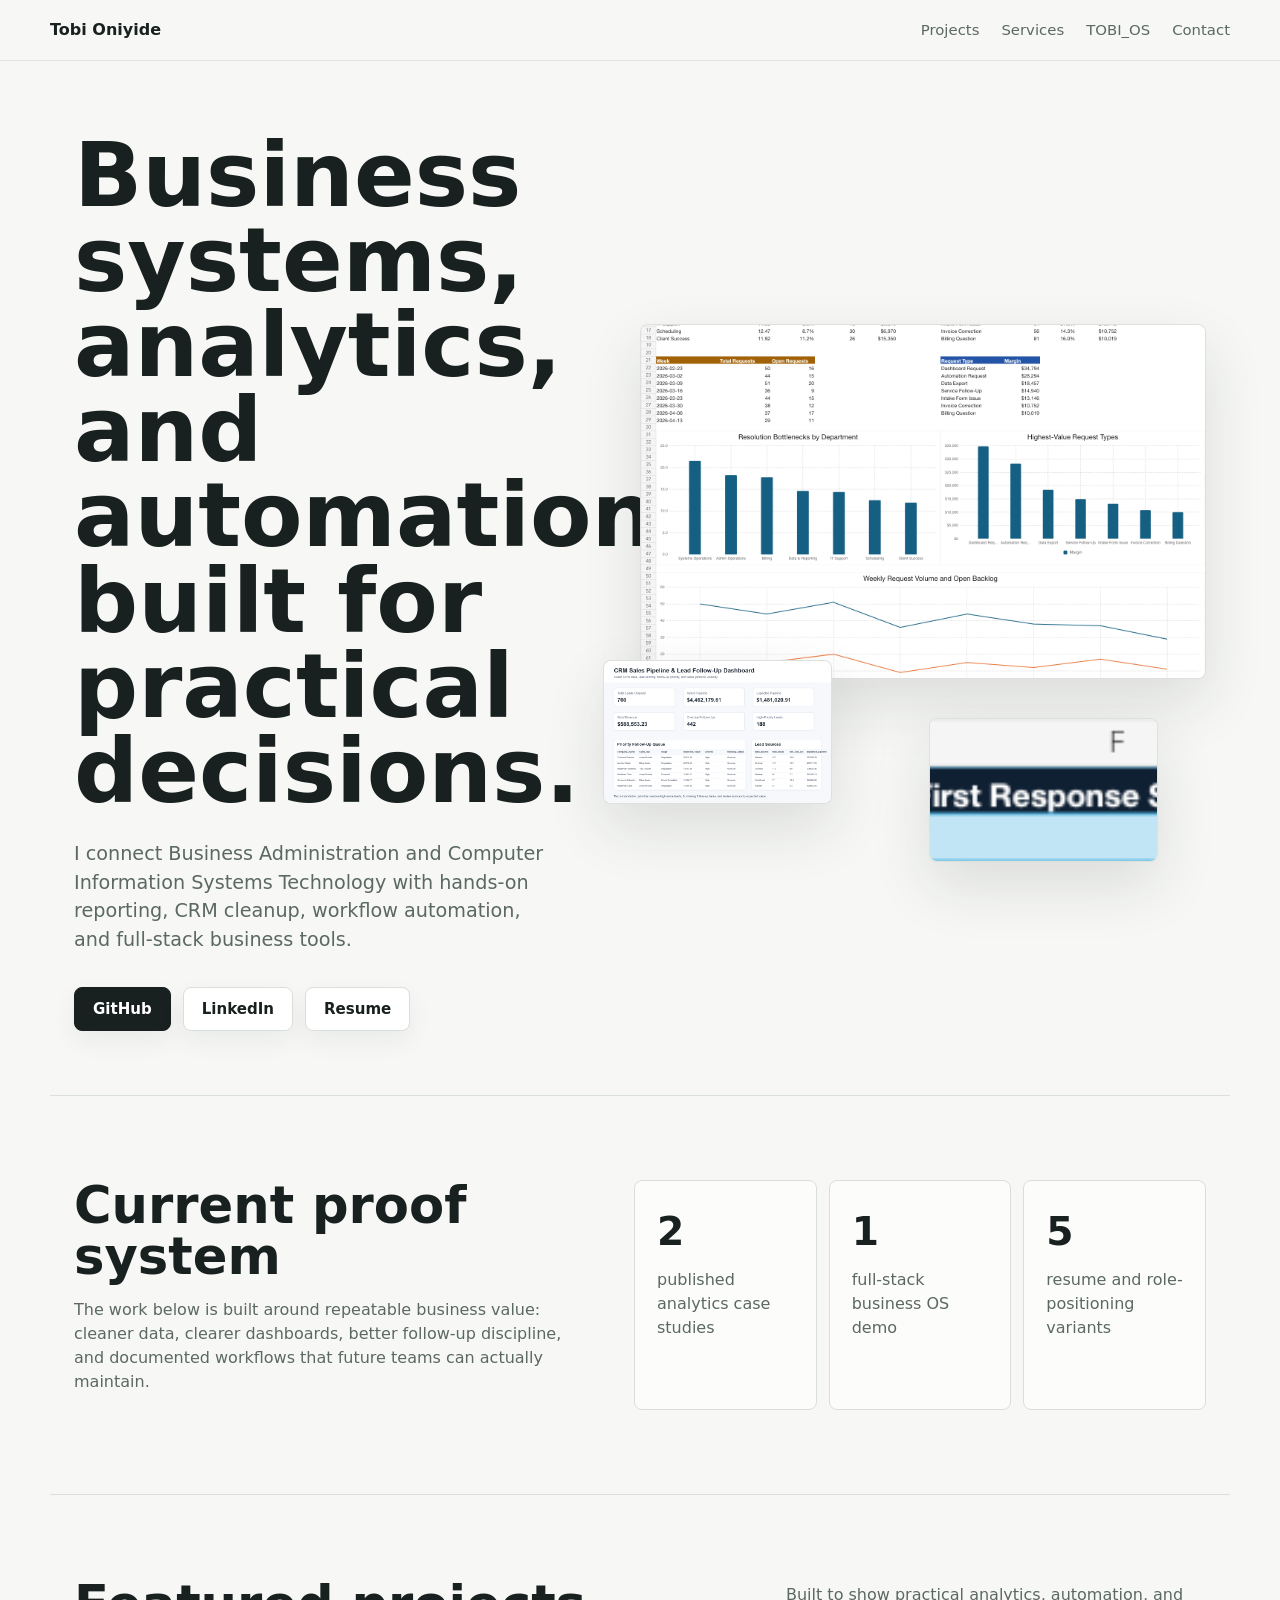
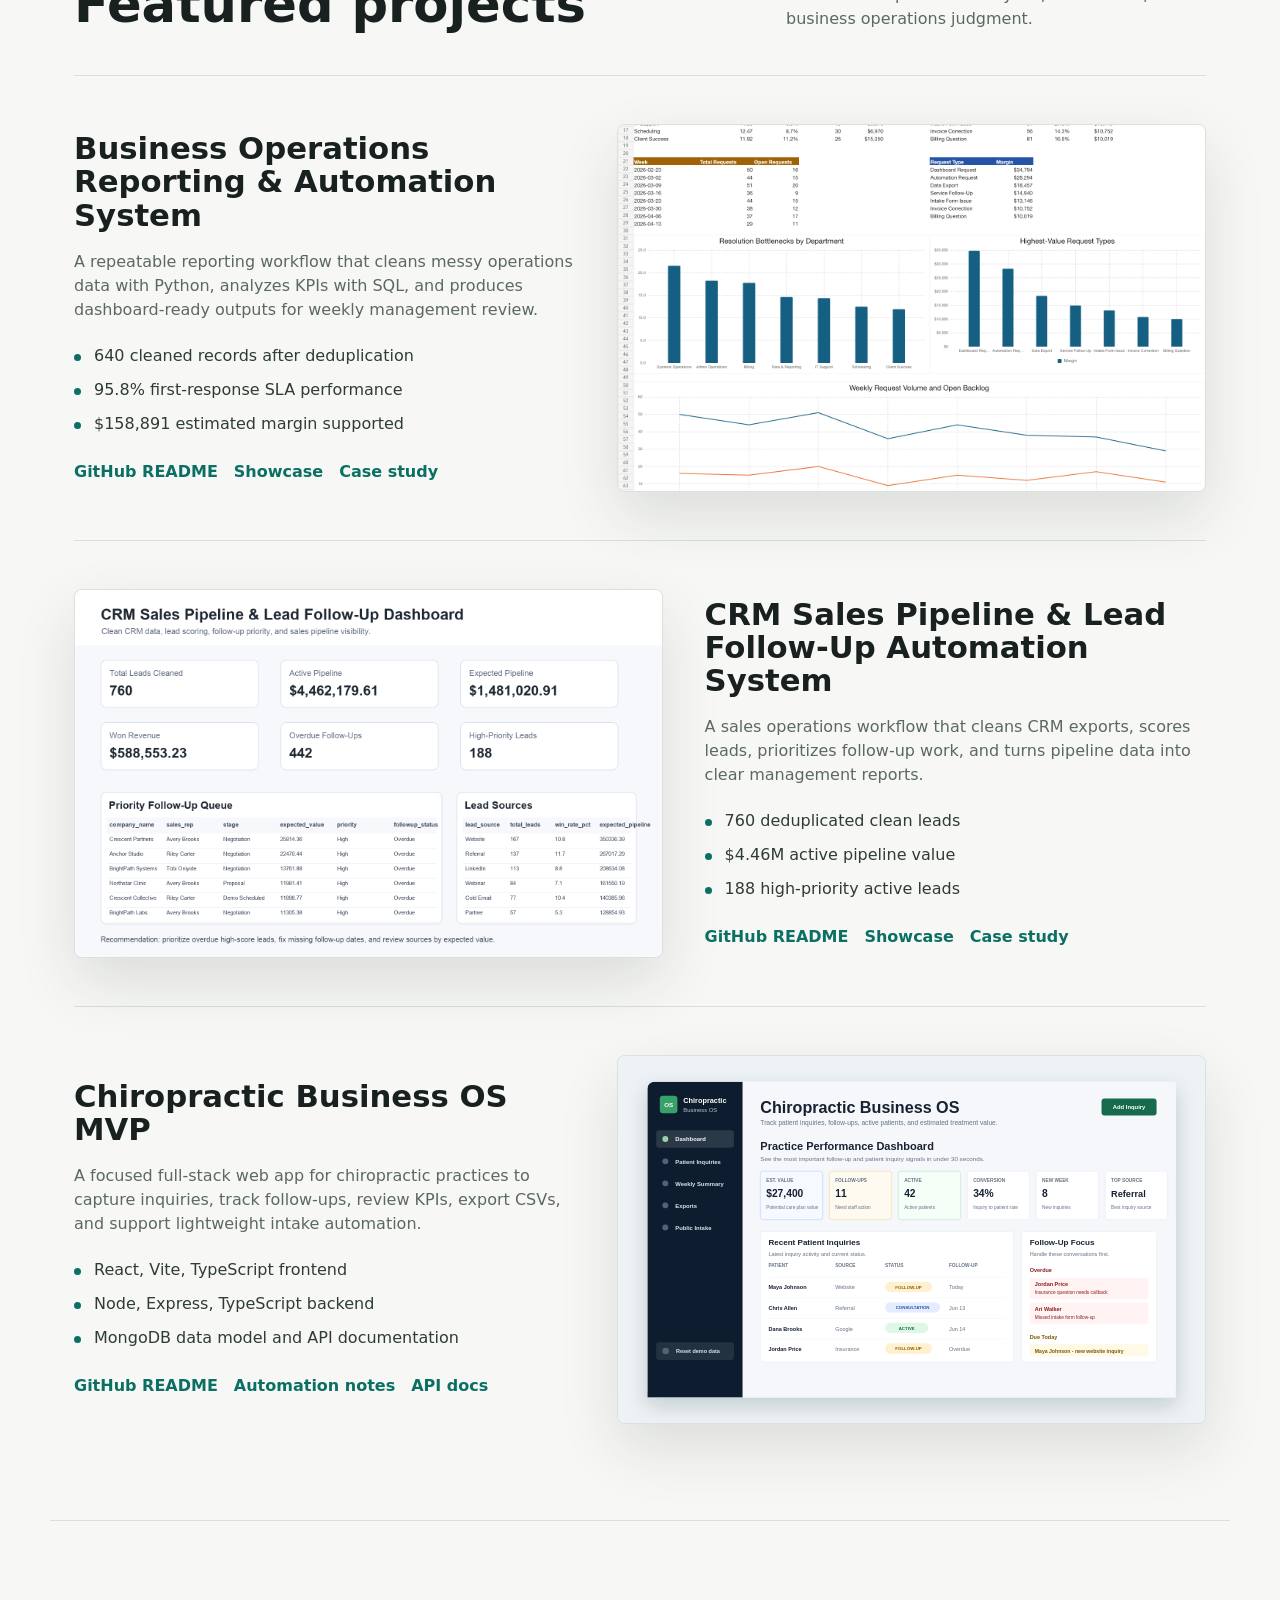
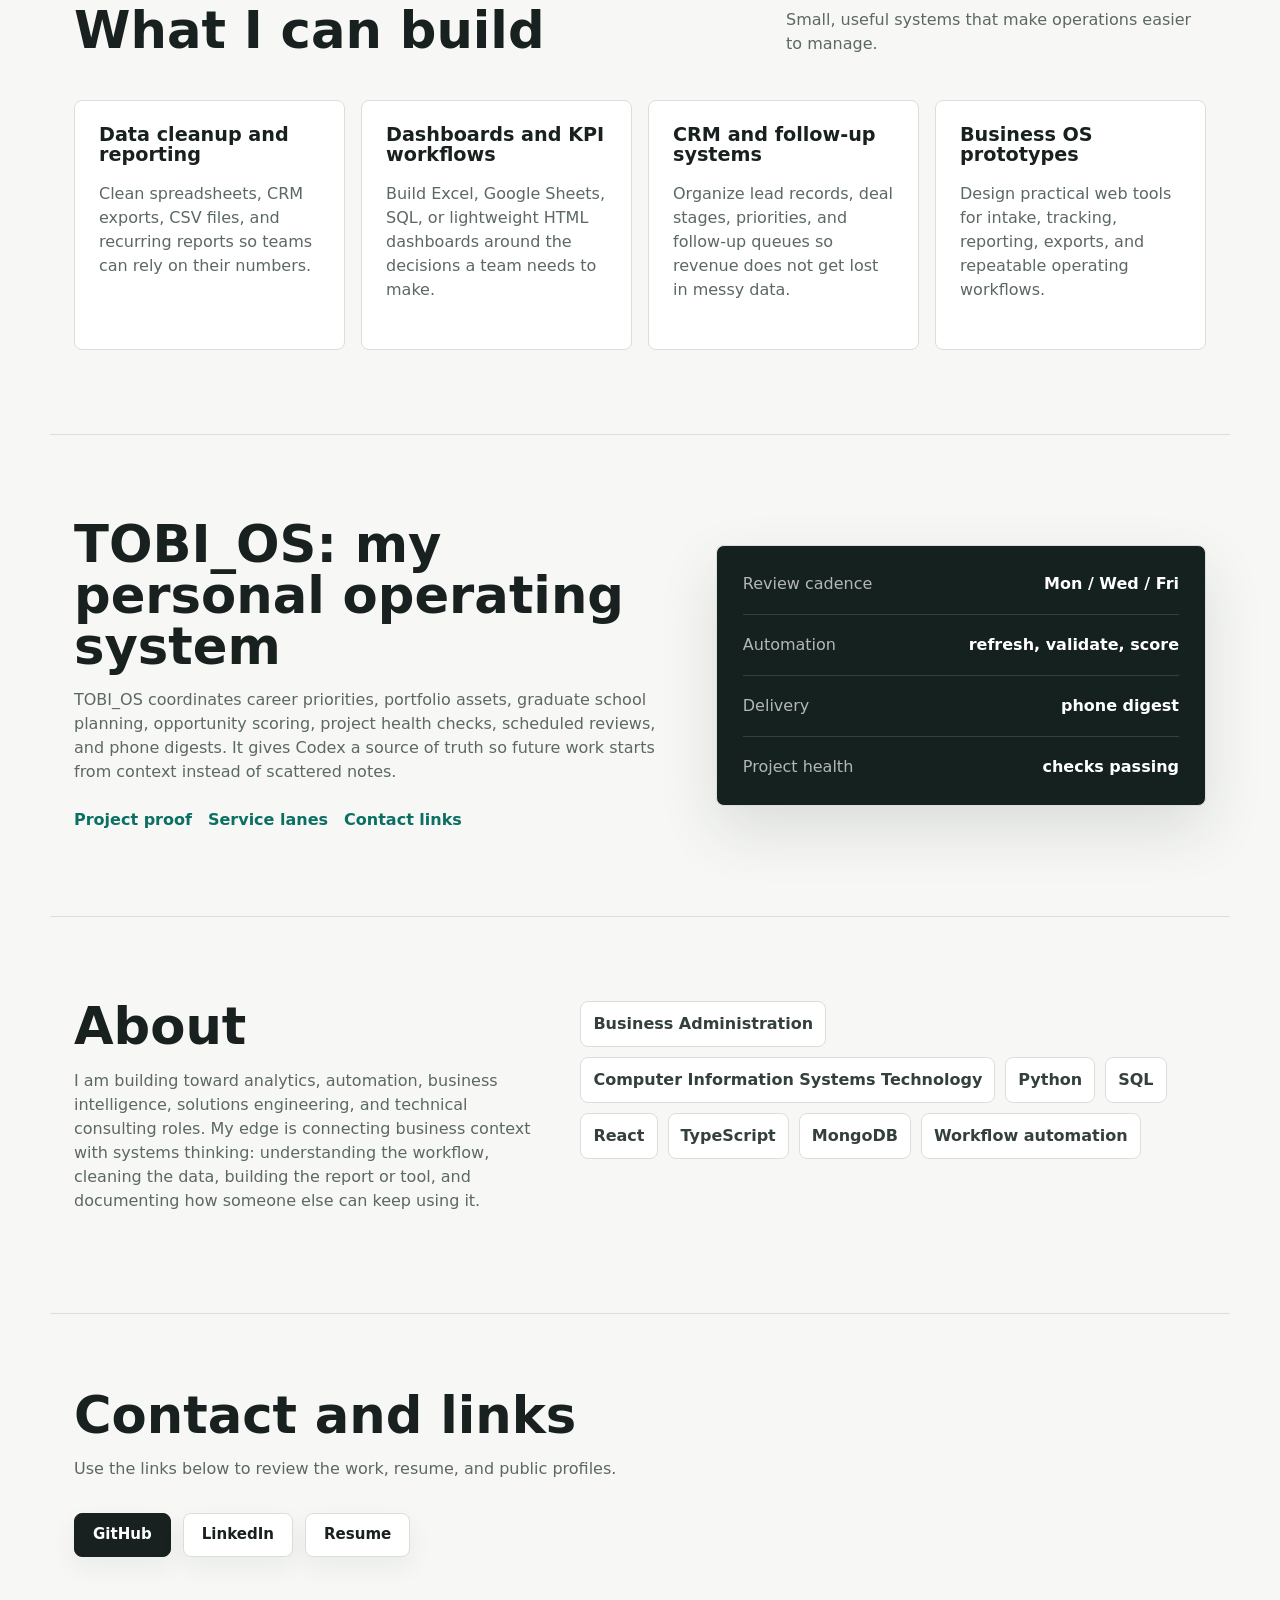
==== index.html @ e6315b14 "Publish portfolio hub" ====
<!doctype html>
<html lang="en">
  <head>
    <meta charset="utf-8">
    <meta name="viewport" content="width=device-width, initial-scale=1">
    <title>Tobi Oniyide | Analytics, Automation, and Business Systems Portfolio</title>
    <meta
      name="description"
      content="Portfolio hub for Tobi Oniyide: business operations reporting, CRM automation, technical consulting systems, and AI operating workflows."
    >
    <link rel="icon" href="data:,">
    <link rel="stylesheet" href="styles.css">
  </head>
  <body>
    <header class="site-header">
      <a class="brand" href="#top" aria-label="Tobi Oniyide portfolio home">Tobi Oniyide</a>
      <nav class="nav" aria-label="Primary navigation">
        <a href="#projects">Projects</a>
        <a href="#services">Services</a>
        <a href="#system">TOBI_OS</a>
        <a href="#contact">Contact</a>
      </nav>
    </header>

    <main id="top">
      <section class="hero section">
        <div class="hero-copy">
          <h1>Business systems, analytics, and automation built for practical decisions.</h1>
          <p>
            I connect Business Administration and Computer Information Systems Technology with
            hands-on reporting, CRM cleanup, workflow automation, and full-stack business tools.
          </p>
          <div class="actions" aria-label="Primary links">
            <a class="button primary" href="https://github.com/Akannione">GitHub</a>
            <a class="button" href="https://www.linkedin.com/in/tobi-oniyide/">LinkedIn</a>
            <a class="button" href="assets/docs/tobi_oniyide_master_resume.pdf">Resume</a>
          </div>
        </div>

        <div class="hero-media" aria-label="Portfolio dashboard previews">
          <figure class="media-frame large">
            <img src="assets/images/business_operations_dashboard.png" alt="Business operations dashboard preview">
          </figure>
          <figure class="media-frame small overlay-one">
            <img src="assets/images/crm_dashboard.png" alt="CRM sales pipeline dashboard preview">
          </figure>
          <figure class="media-frame small overlay-two">
            <img src="assets/images/business_operations_kpi.png" alt="Operations KPI summary preview">
          </figure>
        </div>
      </section>

      <section class="section intro-band" aria-labelledby="proof-heading">
        <div>
          <h2 id="proof-heading">Current proof system</h2>
          <p>
            The work below is built around repeatable business value: cleaner data, clearer
            dashboards, better follow-up discipline, and documented workflows that future teams
            can actually maintain.
          </p>
        </div>
        <dl class="proof-grid">
          <div>
            <dt>2</dt>
            <dd>published analytics case studies</dd>
          </div>
          <div>
            <dt>1</dt>
            <dd>full-stack business OS demo</dd>
          </div>
          <div>
            <dt>5</dt>
            <dd>resume and role-positioning variants</dd>
          </div>
        </dl>
      </section>

      <section class="section project-list" id="projects" aria-labelledby="projects-heading">
        <div class="section-heading">
          <h2 id="projects-heading">Featured projects</h2>
          <p>Built to show practical analytics, automation, and business operations judgment.</p>
        </div>

        <article class="project-row">
          <div class="project-copy">
            <h3>Business Operations Reporting &amp; Automation System</h3>
            <p>
              A repeatable reporting workflow that cleans messy operations data with Python,
              analyzes KPIs with SQL, and produces dashboard-ready outputs for weekly management
              review.
            </p>
            <ul class="result-list">
              <li>640 cleaned records after deduplication</li>
              <li>95.8% first-response SLA performance</li>
              <li>$158,891 estimated margin supported</li>
            </ul>
            <div class="link-row">
              <a href="https://github.com/Akannione/business-operations-reporting-system">GitHub README</a>
              <a href="https://htmlpreview.github.io/?https://github.com/Akannione/business-operations-reporting-system/blob/main/reports/portfolio_showcase.html">Showcase</a>
              <a href="https://github.com/Akannione/business-operations-reporting-system/blob/main/case_study.md">Case study</a>
            </div>
          </div>
          <figure class="project-image">
            <img src="assets/images/business_operations_dashboard.png" alt="Dashboard preview for operations reporting project">
          </figure>
        </article>

        <article class="project-row reverse">
          <div class="project-copy">
            <h3>CRM Sales Pipeline &amp; Lead Follow-Up Automation System</h3>
            <p>
              A sales operations workflow that cleans CRM exports, scores leads, prioritizes
              follow-up work, and turns pipeline data into clear management reports.
            </p>
            <ul class="result-list">
              <li>760 deduplicated clean leads</li>
              <li>$4.46M active pipeline value</li>
              <li>188 high-priority active leads</li>
            </ul>
            <div class="link-row">
              <a href="https://github.com/Akannione/crm-sales-pipeline-automation-system">GitHub README</a>
              <a href="https://htmlpreview.github.io/?https://github.com/Akannione/crm-sales-pipeline-automation-system/blob/main/reports/portfolio_showcase.html">Showcase</a>
              <a href="https://github.com/Akannione/crm-sales-pipeline-automation-system/blob/main/case_study.md">Case study</a>
            </div>
          </div>
          <figure class="project-image">
            <img src="assets/images/crm_dashboard.png" alt="Dashboard preview for CRM sales pipeline project">
          </figure>
        </article>

        <article class="project-row">
          <div class="project-copy">
            <h3>Chiropractic Business OS MVP</h3>
            <p>
              A focused full-stack web app for chiropractic practices to capture inquiries, track
              follow-ups, review KPIs, export CSVs, and support lightweight intake automation.
            </p>
            <ul class="result-list">
              <li>React, Vite, TypeScript frontend</li>
              <li>Node, Express, TypeScript backend</li>
              <li>MongoDB data model and API documentation</li>
            </ul>
            <div class="link-row">
              <a href="https://github.com/Akannione/chiropractic-business-os">GitHub README</a>
              <a href="https://github.com/Akannione/chiropractic-business-os/blob/main/docs/WORKFLOW_AUTOMATION.md">Automation notes</a>
              <a href="https://github.com/Akannione/chiropractic-business-os/blob/main/docs/API.md">API docs</a>
            </div>
          </div>
          <figure class="project-image">
            <img src="assets/images/business_os_mvp.svg" alt="Dashboard preview for Chiropractic Business OS MVP">
          </figure>
        </article>
      </section>

      <section class="section services" id="services" aria-labelledby="services-heading">
        <div class="section-heading">
          <h2 id="services-heading">What I can build</h2>
          <p>Small, useful systems that make operations easier to manage.</p>
        </div>
        <div class="service-grid">
          <article>
            <h3>Data cleanup and reporting</h3>
            <p>Clean spreadsheets, CRM exports, CSV files, and recurring reports so teams can rely on their numbers.</p>
          </article>
          <article>
            <h3>Dashboards and KPI workflows</h3>
            <p>Build Excel, Google Sheets, SQL, or lightweight HTML dashboards around the decisions a team needs to make.</p>
          </article>
          <article>
            <h3>CRM and follow-up systems</h3>
            <p>Organize lead records, deal stages, priorities, and follow-up queues so revenue does not get lost in messy data.</p>
          </article>
          <article>
            <h3>Business OS prototypes</h3>
            <p>Design practical web tools for intake, tracking, reporting, exports, and repeatable operating workflows.</p>
          </article>
        </div>
      </section>

      <section class="section os-section" id="system" aria-labelledby="os-heading">
        <div class="os-copy">
          <h2 id="os-heading">TOBI_OS: my personal operating system</h2>
          <p>
            TOBI_OS coordinates career priorities, portfolio assets, graduate school planning,
            opportunity scoring, project health checks, scheduled reviews, and phone digests.
            It gives Codex a source of truth so future work starts from context instead of scattered notes.
          </p>
          <div class="link-row">
            <a href="#projects">Project proof</a>
            <a href="#services">Service lanes</a>
            <a href="#contact">Contact links</a>
          </div>
        </div>
        <div class="os-panel">
          <div class="os-row"><span>Review cadence</span><strong>Mon / Wed / Fri</strong></div>
          <div class="os-row"><span>Automation</span><strong>refresh, validate, score</strong></div>
          <div class="os-row"><span>Delivery</span><strong>phone digest</strong></div>
          <div class="os-row"><span>Project health</span><strong>checks passing</strong></div>
        </div>
      </section>

      <section class="section about" aria-labelledby="about-heading">
        <div>
          <h2 id="about-heading">About</h2>
          <p>
            I am building toward analytics, automation, business intelligence, solutions
            engineering, and technical consulting roles. My edge is connecting business context
            with systems thinking: understanding the workflow, cleaning the data, building the
            report or tool, and documenting how someone else can keep using it.
          </p>
        </div>
        <div class="about-list">
          <span>Business Administration</span>
          <span>Computer Information Systems Technology</span>
          <span>Python</span>
          <span>SQL</span>
          <span>React</span>
          <span>TypeScript</span>
          <span>MongoDB</span>
          <span>Workflow automation</span>
        </div>
      </section>

      <section class="section contact" id="contact" aria-labelledby="contact-heading">
        <h2 id="contact-heading">Contact and links</h2>
        <p>Use the links below to review the work, resume, and public profiles.</p>
        <div class="actions">
          <a class="button primary" href="https://github.com/Akannione">GitHub</a>
          <a class="button" href="https://www.linkedin.com/in/tobi-oniyide/">LinkedIn</a>
          <a class="button" href="assets/docs/tobi_oniyide_master_resume.pdf">Resume</a>
        </div>
      </section>
    </main>
  </body>
</html>
---- styles.css ----
:root {
  --bg: #f7f8f5;
  --paper: #ffffff;
  --ink: #18211f;
  --muted: #5b6863;
  --line: #d9dfda;
  --accent: #0b6f63;
  --accent-2: #72a267;
  --soft: #e9f0eb;
  --shadow: 0 24px 60px rgba(22, 34, 31, 0.12);
  --radius: 8px;
  --max: 1180px;
}

* {
  box-sizing: border-box;
}

html {
  scroll-behavior: smooth;
}

body {
  margin: 0;
  background: var(--bg);
  color: var(--ink);
  font-family: Inter, ui-sans-serif, system-ui, -apple-system, BlinkMacSystemFont, "Segoe UI", sans-serif;
  line-height: 1.5;
}

a {
  color: inherit;
}

img {
  display: block;
  max-width: 100%;
}

.site-header {
  position: sticky;
  top: 0;
  z-index: 20;
  display: flex;
  align-items: center;
  justify-content: space-between;
  gap: 24px;
  padding: 18px max(24px, calc((100vw - var(--max)) / 2));
  background: rgba(247, 248, 245, 0.92);
  border-bottom: 1px solid rgba(217, 223, 218, 0.75);
  backdrop-filter: blur(14px);
}

.brand {
  font-weight: 760;
  text-decoration: none;
  letter-spacing: 0;
}

.nav {
  display: flex;
  gap: 22px;
  color: var(--muted);
  font-size: 0.93rem;
}

.nav a {
  text-decoration: none;
}

.nav a:hover {
  color: var(--ink);
}

.section {
  max-width: var(--max);
  margin: 0 auto;
  padding: 84px 24px;
}

.hero {
  min-height: calc(100vh - 62px);
  display: grid;
  grid-template-columns: minmax(0, 0.88fr) minmax(440px, 1.12fr);
  align-items: center;
  gap: 56px;
  padding-top: 72px;
  padding-bottom: 64px;
}

.hero h1 {
  max-width: 710px;
  margin: 0;
  font-size: clamp(3rem, 7vw, 6.6rem);
  line-height: 0.95;
  letter-spacing: 0;
}

.hero p {
  max-width: 610px;
  margin: 26px 0 0;
  color: var(--muted);
  font-size: clamp(1.04rem, 1.5vw, 1.22rem);
}

.actions {
  display: flex;
  flex-wrap: wrap;
  gap: 12px;
  margin-top: 32px;
}

.button {
  min-height: 44px;
  display: inline-flex;
  align-items: center;
  justify-content: center;
  padding: 0 18px;
  border: 1px solid var(--line);
  border-radius: var(--radius);
  background: var(--paper);
  color: var(--ink);
  font-size: 0.94rem;
  font-weight: 650;
  text-decoration: none;
  box-shadow: 0 10px 26px rgba(22, 34, 31, 0.06);
}

.button.primary {
  background: var(--ink);
  border-color: var(--ink);
  color: white;
}

.hero-media {
  position: relative;
  min-height: 560px;
}

.media-frame,
.project-image {
  overflow: hidden;
  margin: 0;
  border: 1px solid rgba(217, 223, 218, 0.92);
  border-radius: var(--radius);
  background: var(--paper);
  box-shadow: var(--shadow);
}

.media-frame.large {
  position: absolute;
  inset: 22px 0 auto auto;
  width: min(94%, 650px);
}

.media-frame.small {
  position: absolute;
  width: 38%;
  min-width: 210px;
}

.overlay-one {
  left: 0;
  bottom: 58px;
}

.overlay-two {
  right: 8%;
  bottom: 0;
}

.media-frame img {
  width: 100%;
  aspect-ratio: 16 / 10;
  object-fit: cover;
}

.intro-band {
  display: grid;
  grid-template-columns: 1fr 1.1fr;
  gap: 40px;
  border-top: 1px solid var(--line);
  border-bottom: 1px solid var(--line);
}

h2 {
  margin: 0;
  font-size: clamp(2rem, 4vw, 3.5rem);
  line-height: 1;
  letter-spacing: 0;
}

.intro-band p,
.section-heading p,
.project-copy p,
.services p,
.os-copy p,
.about p,
.contact p {
  color: var(--muted);
}

.proof-grid {
  display: grid;
  grid-template-columns: repeat(3, 1fr);
  gap: 12px;
  margin: 0;
}

.proof-grid div {
  padding: 22px;
  border: 1px solid var(--line);
  border-radius: var(--radius);
  background: rgba(255, 255, 255, 0.62);
}

.proof-grid dt {
  font-size: 2.45rem;
  font-weight: 780;
}

.proof-grid dd {
  margin: 6px 0 0;
  color: var(--muted);
}

.section-heading {
  display: flex;
  justify-content: space-between;
  gap: 28px;
  align-items: end;
  margin-bottom: 44px;
}

.section-heading p {
  max-width: 420px;
  margin: 0;
}

.project-list {
  padding-bottom: 48px;
}

.project-row {
  display: grid;
  grid-template-columns: minmax(0, 0.92fr) minmax(420px, 1.08fr);
  gap: 42px;
  align-items: center;
  padding: 48px 0;
  border-top: 1px solid var(--line);
}

.project-row.reverse {
  grid-template-columns: minmax(420px, 1.08fr) minmax(0, 0.92fr);
}

.project-row.reverse .project-copy {
  order: 2;
}

.project-copy h3,
.services h3 {
  margin: 0;
  font-size: clamp(1.45rem, 2.4vw, 2.2rem);
  line-height: 1.08;
  letter-spacing: 0;
}

.project-copy p {
  margin: 18px 0 0;
  font-size: 1rem;
}

.result-list {
  display: grid;
  gap: 10px;
  margin: 22px 0 0;
  padding: 0;
  list-style: none;
}

.result-list li {
  padding-left: 20px;
  position: relative;
  color: #2f3b37;
}

.result-list li::before {
  content: "";
  position: absolute;
  left: 0;
  top: 0.63em;
  width: 7px;
  height: 7px;
  border-radius: 50%;
  background: var(--accent);
}

.link-row {
  display: flex;
  flex-wrap: wrap;
  gap: 16px;
  margin-top: 24px;
}

.link-row a {
  color: var(--accent);
  font-weight: 700;
  text-decoration: none;
}

.link-row a:hover {
  text-decoration: underline;
}

.project-image img {
  width: 100%;
  aspect-ratio: 16 / 10;
  object-fit: cover;
}

.os-row {
  display: flex;
  justify-content: space-between;
  gap: 18px;
  padding-bottom: 18px;
  border-bottom: 1px solid var(--line);
}

.os-row span {
  color: var(--muted);
}

.services {
  border-top: 1px solid var(--line);
}

.service-grid {
  display: grid;
  grid-template-columns: repeat(4, 1fr);
  gap: 16px;
}

.service-grid article {
  padding: 24px;
  min-height: 250px;
  border: 1px solid var(--line);
  border-radius: var(--radius);
  background: var(--paper);
}

.service-grid h3 {
  font-size: 1.2rem;
}

.os-section {
  display: grid;
  grid-template-columns: 1fr 0.82fr;
  gap: 44px;
  align-items: center;
  border-top: 1px solid var(--line);
}

.os-panel {
  padding: 26px;
  border: 1px solid var(--line);
  border-radius: var(--radius);
  background: #14211e;
  color: white;
  box-shadow: var(--shadow);
}

.os-row {
  padding: 18px 0;
  border-bottom-color: rgba(255, 255, 255, 0.14);
}

.os-row:first-child {
  padding-top: 0;
}

.os-row:last-child {
  padding-bottom: 0;
  border-bottom: 0;
}

.os-row span {
  color: rgba(255, 255, 255, 0.68);
}

.about {
  display: grid;
  grid-template-columns: 0.85fr 1.15fr;
  gap: 44px;
  border-top: 1px solid var(--line);
}

.about-list {
  display: flex;
  flex-wrap: wrap;
  align-content: start;
  gap: 10px;
}

.about-list span {
  padding: 10px 12px;
  border: 1px solid var(--line);
  border-radius: var(--radius);
  background: var(--paper);
  color: #33403c;
  font-weight: 640;
}

.contact {
  padding-top: 76px;
  padding-bottom: 96px;
  border-top: 1px solid var(--line);
}

.contact h2,
.contact p {
  max-width: 720px;
}

@media (max-width: 980px) {
  .site-header {
    align-items: flex-start;
    flex-direction: column;
  }

  .hero,
  .intro-band,
  .project-row,
  .project-row.reverse,
  .os-section,
  .about {
    grid-template-columns: 1fr;
  }

  .project-row.reverse .project-copy {
    order: 0;
  }

  .hero {
    min-height: auto;
  }

  .hero-media {
    min-height: 520px;
  }

  .service-grid {
    grid-template-columns: repeat(2, 1fr);
  }
}

@media (max-width: 680px) {
  .site-header {
    position: static;
    padding: 18px;
  }

  .nav {
    flex-wrap: wrap;
    gap: 14px;
  }

  .section {
    padding: 56px 18px;
  }

  .hero h1 {
    font-size: clamp(2.6rem, 15vw, 4.4rem);
  }

  .hero-media {
    min-height: auto;
    display: grid;
    gap: 12px;
  }

  .media-frame.large,
  .media-frame.small {
    position: static;
    width: 100%;
    min-width: 0;
  }

  .proof-grid,
  .metric-strip,
  .service-grid {
    grid-template-columns: 1fr;
  }

  .section-heading {
    display: block;
  }

  .section-heading p {
    margin-top: 14px;
  }

  .project-row {
    gap: 26px;
  }
}
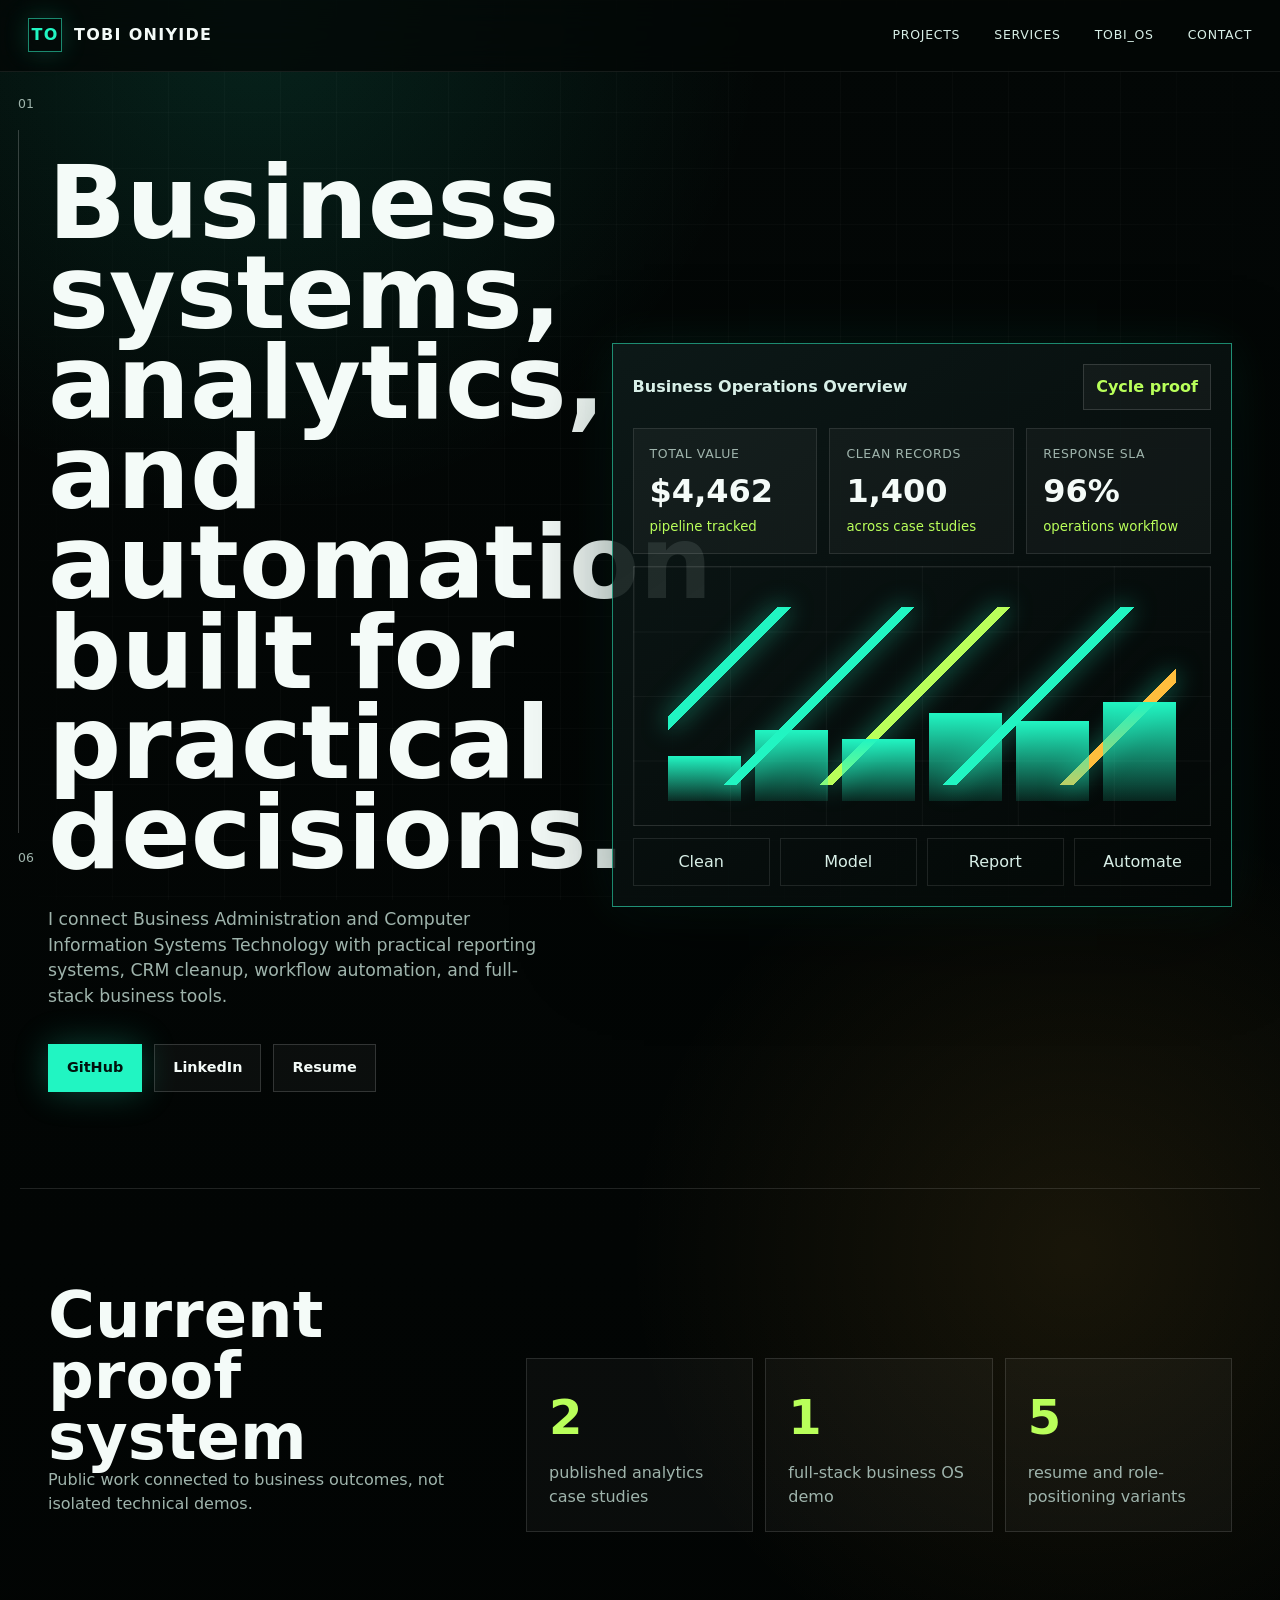
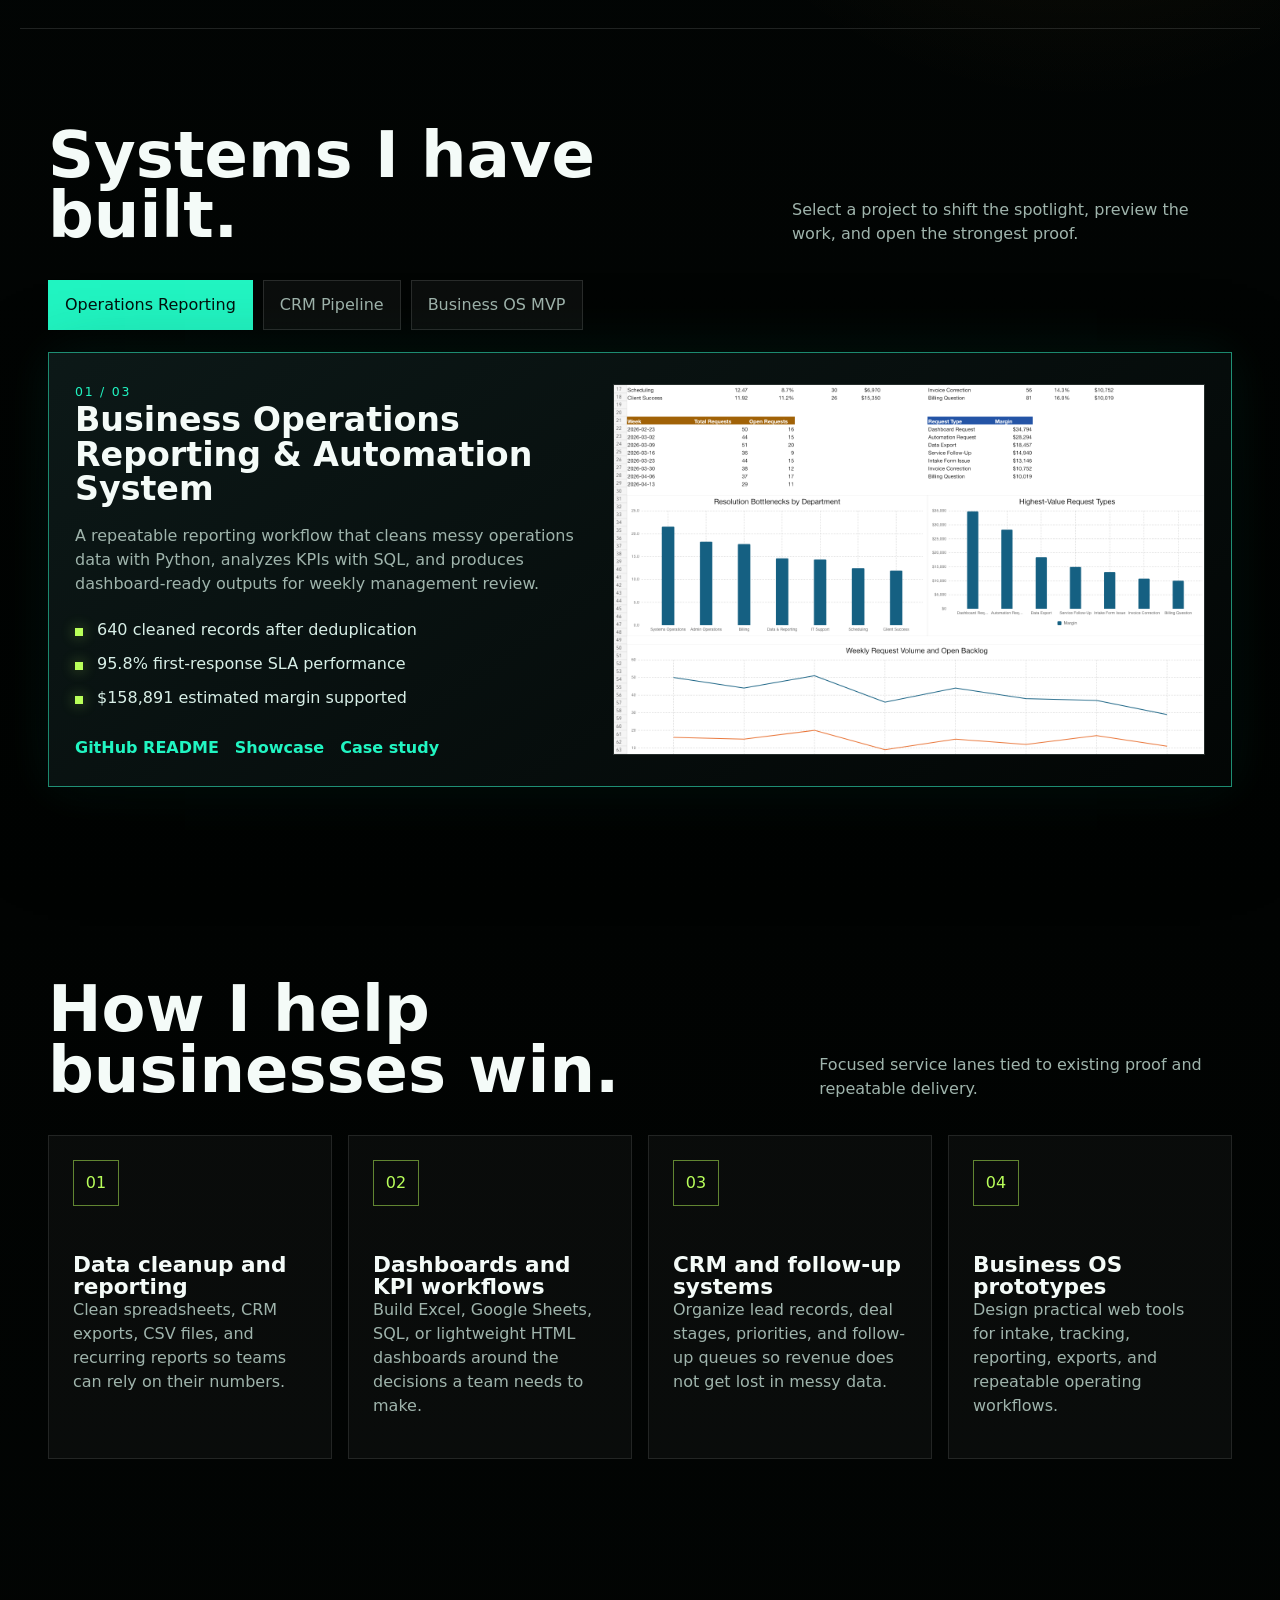
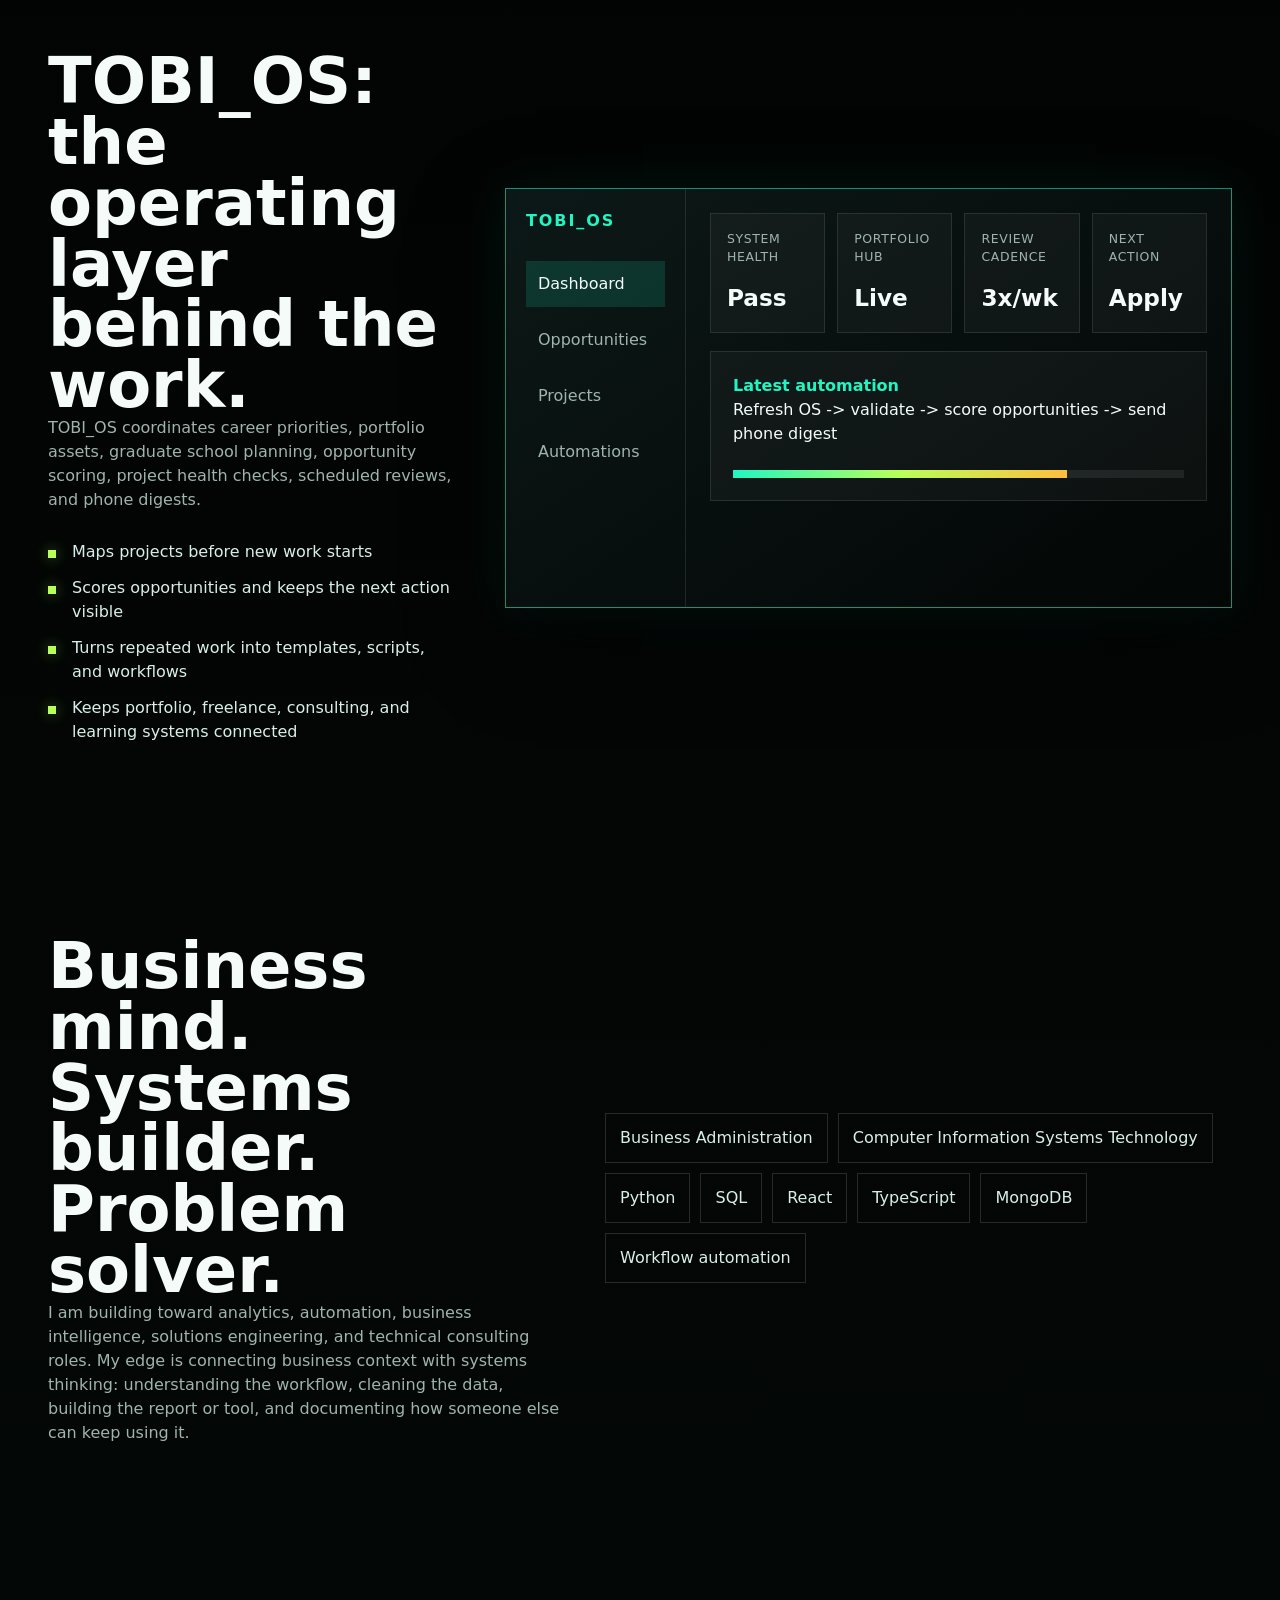
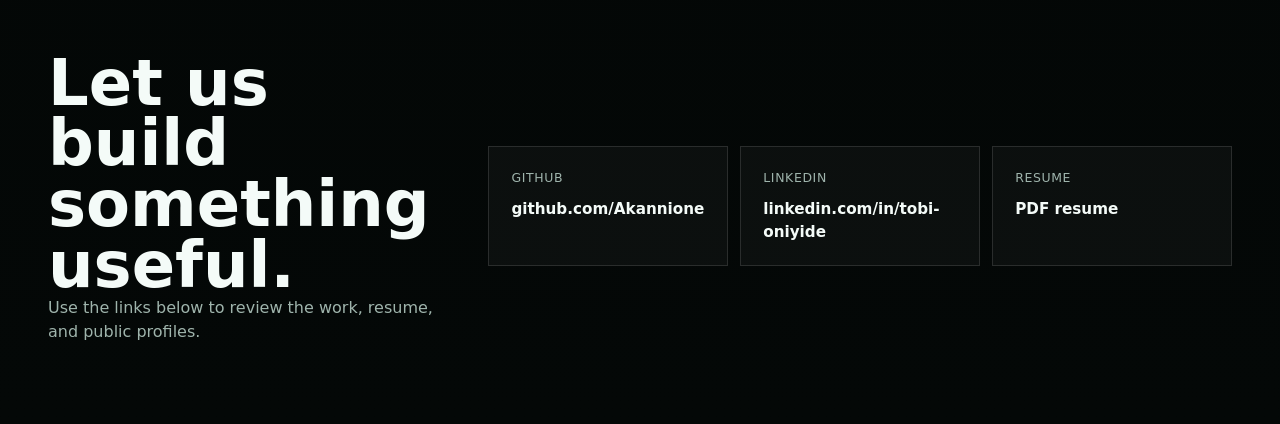
==== commit 4d738ba8: "Redesign portfolio hub experience" ====
--- a/index.html
+++ b/index.html
@@ -6,14 +6,23 @@
     <title>Tobi Oniyide | Analytics, Automation, and Business Systems Portfolio</title>
     <meta
       name="description"
-      content="Portfolio hub for Tobi Oniyide: business operations reporting, CRM automation, technical consulting systems, and AI operating workflows."
+      content="Portfolio hub for Tobi Oniyide: analytics, automation, business intelligence, technical consulting systems, and AI operating workflows."
     >
     <link rel="icon" href="data:,">
     <link rel="stylesheet" href="styles.css">
   </head>
   <body>
+    <div class="progress-rail" aria-hidden="true">
+      <span class="rail-number">01</span>
+      <div class="rail-line"><span id="scrollProgress"></span></div>
+      <span class="rail-number">06</span>
+    </div>
+
     <header class="site-header">
-      <a class="brand" href="#top" aria-label="Tobi Oniyide portfolio home">Tobi Oniyide</a>
+      <a class="brand" href="#top" aria-label="Tobi Oniyide portfolio home">
+        <span class="brand-mark">TO</span>
+        <span>Tobi Oniyide</span>
+      </a>
       <nav class="nav" aria-label="Primary navigation">
         <a href="#projects">Projects</a>
         <a href="#services">Services</a>
@@ -23,12 +32,12 @@
     </header>
 
     <main id="top">
-      <section class="hero section">
+      <section class="hero section reveal">
         <div class="hero-copy">
           <h1>Business systems, analytics, and automation built for practical decisions.</h1>
           <p>
             I connect Business Administration and Computer Information Systems Technology with
-            hands-on reporting, CRM cleanup, workflow automation, and full-stack business tools.
+            practical reporting systems, CRM cleanup, workflow automation, and full-stack business tools.
           </p>
           <div class="actions" aria-label="Primary links">
             <a class="button primary" href="https://github.com/Akannione">GitHub</a>
@@ -37,176 +46,182 @@
           </div>
         </div>
 
-        <div class="hero-media" aria-label="Portfolio dashboard previews">
-          <figure class="media-frame large">
-            <img src="assets/images/business_operations_dashboard.png" alt="Business operations dashboard preview">
-          </figure>
-          <figure class="media-frame small overlay-one">
-            <img src="assets/images/crm_dashboard.png" alt="CRM sales pipeline dashboard preview">
-          </figure>
-          <figure class="media-frame small overlay-two">
-            <img src="assets/images/business_operations_kpi.png" alt="Operations KPI summary preview">
-          </figure>
-        </div>
-      </section>
-
-      <section class="section intro-band" aria-labelledby="proof-heading">
+        <div class="hero-system" aria-label="Interactive analytics system preview">
+          <div class="system-topbar">
+            <span>Business Operations Overview</span>
+            <button type="button" id="cycleProject">Cycle proof</button>
+          </div>
+          <div class="metric-board">
+            <article>
+              <span>Total value</span>
+              <strong data-count="4462">$0</strong>
+              <small>pipeline tracked</small>
+            </article>
+            <article>
+              <span>Clean records</span>
+              <strong data-count="1400">0</strong>
+              <small>across case studies</small>
+            </article>
+            <article>
+              <span>Response SLA</span>
+              <strong data-count="96">0%</strong>
+              <small>operations workflow</small>
+            </article>
+          </div>
+          <div class="chart-stage">
+            <div class="chart-line" aria-hidden="true"></div>
+            <div class="chart-bars" aria-hidden="true">
+              <span style="--h: 42%"></span>
+              <span style="--h: 66%"></span>
+              <span style="--h: 58%"></span>
+              <span style="--h: 82%"></span>
+              <span style="--h: 74%"></span>
+              <span style="--h: 92%"></span>
+            </div>
+          </div>
+          <div class="pipeline-strip">
+            <span>Clean</span>
+            <span>Model</span>
+            <span>Report</span>
+            <span>Automate</span>
+          </div>
+        </div>
+      </section>
+
+      <section class="proof-band reveal" aria-labelledby="proof-heading">
         <div>
           <h2 id="proof-heading">Current proof system</h2>
-          <p>
-            The work below is built around repeatable business value: cleaner data, clearer
-            dashboards, better follow-up discipline, and documented workflows that future teams
-            can actually maintain.
-          </p>
+          <p>Public work connected to business outcomes, not isolated technical demos.</p>
         </div>
         <dl class="proof-grid">
           <div>
-            <dt>2</dt>
+            <dt data-count="2">0</dt>
             <dd>published analytics case studies</dd>
           </div>
           <div>
-            <dt>1</dt>
+            <dt data-count="1">0</dt>
             <dd>full-stack business OS demo</dd>
           </div>
           <div>
-            <dt>5</dt>
+            <dt data-count="5">0</dt>
             <dd>resume and role-positioning variants</dd>
           </div>
         </dl>
       </section>
 
-      <section class="section project-list" id="projects" aria-labelledby="projects-heading">
+      <section class="section projects reveal" id="projects" aria-labelledby="projects-heading">
         <div class="section-heading">
-          <h2 id="projects-heading">Featured projects</h2>
-          <p>Built to show practical analytics, automation, and business operations judgment.</p>
-        </div>
-
-        <article class="project-row">
-          <div class="project-copy">
-            <h3>Business Operations Reporting &amp; Automation System</h3>
-            <p>
-              A repeatable reporting workflow that cleans messy operations data with Python,
-              analyzes KPIs with SQL, and produces dashboard-ready outputs for weekly management
-              review.
-            </p>
-            <ul class="result-list">
-              <li>640 cleaned records after deduplication</li>
-              <li>95.8% first-response SLA performance</li>
-              <li>$158,891 estimated margin supported</li>
-            </ul>
-            <div class="link-row">
-              <a href="https://github.com/Akannione/business-operations-reporting-system">GitHub README</a>
-              <a href="https://htmlpreview.github.io/?https://github.com/Akannione/business-operations-reporting-system/blob/main/reports/portfolio_showcase.html">Showcase</a>
-              <a href="https://github.com/Akannione/business-operations-reporting-system/blob/main/case_study.md">Case study</a>
-            </div>
-          </div>
-          <figure class="project-image">
-            <img src="assets/images/business_operations_dashboard.png" alt="Dashboard preview for operations reporting project">
-          </figure>
-        </article>
-
-        <article class="project-row reverse">
-          <div class="project-copy">
-            <h3>CRM Sales Pipeline &amp; Lead Follow-Up Automation System</h3>
-            <p>
-              A sales operations workflow that cleans CRM exports, scores leads, prioritizes
-              follow-up work, and turns pipeline data into clear management reports.
-            </p>
-            <ul class="result-list">
-              <li>760 deduplicated clean leads</li>
-              <li>$4.46M active pipeline value</li>
-              <li>188 high-priority active leads</li>
-            </ul>
-            <div class="link-row">
-              <a href="https://github.com/Akannione/crm-sales-pipeline-automation-system">GitHub README</a>
-              <a href="https://htmlpreview.github.io/?https://github.com/Akannione/crm-sales-pipeline-automation-system/blob/main/reports/portfolio_showcase.html">Showcase</a>
-              <a href="https://github.com/Akannione/crm-sales-pipeline-automation-system/blob/main/case_study.md">Case study</a>
-            </div>
-          </div>
-          <figure class="project-image">
-            <img src="assets/images/crm_dashboard.png" alt="Dashboard preview for CRM sales pipeline project">
-          </figure>
-        </article>
-
-        <article class="project-row">
-          <div class="project-copy">
-            <h3>Chiropractic Business OS MVP</h3>
-            <p>
-              A focused full-stack web app for chiropractic practices to capture inquiries, track
-              follow-ups, review KPIs, export CSVs, and support lightweight intake automation.
-            </p>
-            <ul class="result-list">
-              <li>React, Vite, TypeScript frontend</li>
-              <li>Node, Express, TypeScript backend</li>
-              <li>MongoDB data model and API documentation</li>
-            </ul>
-            <div class="link-row">
-              <a href="https://github.com/Akannione/chiropractic-business-os">GitHub README</a>
-              <a href="https://github.com/Akannione/chiropractic-business-os/blob/main/docs/WORKFLOW_AUTOMATION.md">Automation notes</a>
-              <a href="https://github.com/Akannione/chiropractic-business-os/blob/main/docs/API.md">API docs</a>
-            </div>
-          </div>
-          <figure class="project-image">
-            <img src="assets/images/business_os_mvp.svg" alt="Dashboard preview for Chiropractic Business OS MVP">
-          </figure>
-        </article>
-      </section>
-
-      <section class="section services" id="services" aria-labelledby="services-heading">
+          <h2 id="projects-heading">Systems I have built.</h2>
+          <p>Select a project to shift the spotlight, preview the work, and open the strongest proof.</p>
+        </div>
+
+        <div class="project-shell">
+          <div class="project-tabs" role="tablist" aria-label="Featured projects">
+            <button type="button" class="project-tab active" data-project="operations">Operations Reporting</button>
+            <button type="button" class="project-tab" data-project="crm">CRM Pipeline</button>
+            <button type="button" class="project-tab" data-project="businessos">Business OS MVP</button>
+          </div>
+
+          <article class="project-spotlight" id="projectSpotlight">
+            <div class="project-copy">
+              <span id="projectIndex">01 / 03</span>
+              <h3 id="projectTitle">Business Operations Reporting &amp; Automation System</h3>
+              <p id="projectDescription">
+                A repeatable reporting workflow that cleans messy operations data with Python,
+                analyzes KPIs with SQL, and produces dashboard-ready outputs for weekly management review.
+              </p>
+              <ul class="result-list" id="projectResults">
+                <li>640 cleaned records after deduplication</li>
+                <li>95.8% first-response SLA performance</li>
+                <li>$158,891 estimated margin supported</li>
+              </ul>
+              <div class="link-row" id="projectLinks">
+                <a href="https://github.com/Akannione/business-operations-reporting-system">GitHub README</a>
+                <a href="https://htmlpreview.github.io/?https://github.com/Akannione/business-operations-reporting-system/blob/main/reports/portfolio_showcase.html">Showcase</a>
+                <a href="https://github.com/Akannione/business-operations-reporting-system/blob/main/case_study.md">Case study</a>
+              </div>
+            </div>
+            <figure class="project-image">
+              <img id="projectImage" src="assets/images/business_operations_dashboard.png" alt="Dashboard preview for operations reporting project">
+            </figure>
+          </article>
+        </div>
+      </section>
+
+      <section class="section services reveal" id="services" aria-labelledby="services-heading">
         <div class="section-heading">
-          <h2 id="services-heading">What I can build</h2>
-          <p>Small, useful systems that make operations easier to manage.</p>
+          <h2 id="services-heading">How I help businesses win.</h2>
+          <p>Focused service lanes tied to existing proof and repeatable delivery.</p>
         </div>
         <div class="service-grid">
           <article>
+            <span class="service-icon">01</span>
             <h3>Data cleanup and reporting</h3>
             <p>Clean spreadsheets, CRM exports, CSV files, and recurring reports so teams can rely on their numbers.</p>
           </article>
           <article>
+            <span class="service-icon">02</span>
             <h3>Dashboards and KPI workflows</h3>
             <p>Build Excel, Google Sheets, SQL, or lightweight HTML dashboards around the decisions a team needs to make.</p>
           </article>
           <article>
+            <span class="service-icon">03</span>
             <h3>CRM and follow-up systems</h3>
             <p>Organize lead records, deal stages, priorities, and follow-up queues so revenue does not get lost in messy data.</p>
           </article>
           <article>
+            <span class="service-icon">04</span>
             <h3>Business OS prototypes</h3>
             <p>Design practical web tools for intake, tracking, reporting, exports, and repeatable operating workflows.</p>
           </article>
         </div>
       </section>
 
-      <section class="section os-section" id="system" aria-labelledby="os-heading">
+      <section class="section os-section reveal" id="system" aria-labelledby="os-heading">
         <div class="os-copy">
-          <h2 id="os-heading">TOBI_OS: my personal operating system</h2>
+          <h2 id="os-heading">TOBI_OS: the operating layer behind the work.</h2>
           <p>
             TOBI_OS coordinates career priorities, portfolio assets, graduate school planning,
             opportunity scoring, project health checks, scheduled reviews, and phone digests.
-            It gives Codex a source of truth so future work starts from context instead of scattered notes.
           </p>
-          <div class="link-row">
-            <a href="#projects">Project proof</a>
-            <a href="#services">Service lanes</a>
-            <a href="#contact">Contact links</a>
-          </div>
-        </div>
-        <div class="os-panel">
-          <div class="os-row"><span>Review cadence</span><strong>Mon / Wed / Fri</strong></div>
-          <div class="os-row"><span>Automation</span><strong>refresh, validate, score</strong></div>
-          <div class="os-row"><span>Delivery</span><strong>phone digest</strong></div>
-          <div class="os-row"><span>Project health</span><strong>checks passing</strong></div>
-        </div>
-      </section>
-
-      <section class="section about" aria-labelledby="about-heading">
+          <ul class="check-list">
+            <li>Maps projects before new work starts</li>
+            <li>Scores opportunities and keeps the next action visible</li>
+            <li>Turns repeated work into templates, scripts, and workflows</li>
+            <li>Keeps portfolio, freelance, consulting, and learning systems connected</li>
+          </ul>
+        </div>
+        <div class="os-console">
+          <div class="console-sidebar">
+            <span>TOBI_OS</span>
+            <button class="active" type="button">Dashboard</button>
+            <button type="button">Opportunities</button>
+            <button type="button">Projects</button>
+            <button type="button">Automations</button>
+          </div>
+          <div class="console-main">
+            <div class="console-grid">
+              <article><span>System health</span><strong>Pass</strong></article>
+              <article><span>Portfolio hub</span><strong>Live</strong></article>
+              <article><span>Review cadence</span><strong>3x/wk</strong></article>
+              <article><span>Next action</span><strong>Apply</strong></article>
+            </div>
+            <div class="activity-list">
+              <span>Latest automation</span>
+              <p>Refresh OS -> validate -> score opportunities -> send phone digest</p>
+              <div class="activity-line"><span></span></div>
+            </div>
+          </div>
+        </div>
+      </section>
+
+      <section class="section about reveal" aria-labelledby="about-heading">
         <div>
-          <h2 id="about-heading">About</h2>
+          <h2 id="about-heading">Business mind. Systems builder. Problem solver.</h2>
           <p>
-            I am building toward analytics, automation, business intelligence, solutions
-            engineering, and technical consulting roles. My edge is connecting business context
-            with systems thinking: understanding the workflow, cleaning the data, building the
-            report or tool, and documenting how someone else can keep using it.
+            I am building toward analytics, automation, business intelligence, solutions engineering,
+            and technical consulting roles. My edge is connecting business context with systems thinking:
+            understanding the workflow, cleaning the data, building the report or tool, and documenting how someone else can keep using it.
           </p>
         </div>
         <div class="about-list">
@@ -221,15 +236,19 @@
         </div>
       </section>
 
-      <section class="section contact" id="contact" aria-labelledby="contact-heading">
-        <h2 id="contact-heading">Contact and links</h2>
-        <p>Use the links below to review the work, resume, and public profiles.</p>
-        <div class="actions">
-          <a class="button primary" href="https://github.com/Akannione">GitHub</a>
-          <a class="button" href="https://www.linkedin.com/in/tobi-oniyide/">LinkedIn</a>
-          <a class="button" href="assets/docs/tobi_oniyide_master_resume.pdf">Resume</a>
+      <section class="section contact reveal" id="contact" aria-labelledby="contact-heading">
+        <div>
+          <h2 id="contact-heading">Let us build something useful.</h2>
+          <p>Use the links below to review the work, resume, and public profiles.</p>
+        </div>
+        <div class="contact-grid">
+          <a href="https://github.com/Akannione"><span>GitHub</span><strong>github.com/Akannione</strong></a>
+          <a href="https://www.linkedin.com/in/tobi-oniyide/"><span>LinkedIn</span><strong>linkedin.com/in/tobi-oniyide</strong></a>
+          <a href="assets/docs/tobi_oniyide_master_resume.pdf"><span>Resume</span><strong>PDF resume</strong></a>
         </div>
       </section>
     </main>
+
+    <script src="script.js"></script>
   </body>
 </html>
--- a/styles.css
+++ b/styles.css
@@ -1,15 +1,20 @@
 :root {
-  --bg: #f7f8f5;
-  --paper: #ffffff;
-  --ink: #18211f;
-  --muted: #5b6863;
-  --line: #d9dfda;
-  --accent: #0b6f63;
-  --accent-2: #72a267;
-  --soft: #e9f0eb;
-  --shadow: 0 24px 60px rgba(22, 34, 31, 0.12);
-  --radius: 8px;
-  --max: 1180px;
+  --bg: #030706;
+  --bg-2: #07100e;
+  --surface: rgba(11, 20, 19, 0.82);
+  --surface-strong: rgba(15, 28, 27, 0.96);
+  --line: rgba(198, 255, 236, 0.16);
+  --line-strong: rgba(51, 255, 205, 0.52);
+  --text: #f4fbf8;
+  --muted: #9fb4ac;
+  --soft: #d8efe7;
+  --teal: #21f5c2;
+  --lime: #b9ff5a;
+  --amber: #ffbe3d;
+  --danger: #ff7361;
+  --shadow: 0 30px 90px rgba(0, 0, 0, 0.42);
+  --max: 1240px;
+  --radius: 10px;
 }
 
 * {
@@ -22,10 +27,27 @@
 
 body {
   margin: 0;
-  background: var(--bg);
-  color: var(--ink);
+  min-width: 320px;
+  background:
+    radial-gradient(circle at 20% 0%, rgba(33, 245, 194, 0.12), transparent 32rem),
+    radial-gradient(circle at 84% 24%, rgba(255, 190, 61, 0.09), transparent 28rem),
+    linear-gradient(180deg, var(--bg), #010302 48%, #040807);
+  color: var(--text);
   font-family: Inter, ui-sans-serif, system-ui, -apple-system, BlinkMacSystemFont, "Segoe UI", sans-serif;
   line-height: 1.5;
+  overflow-x: hidden;
+}
+
+body::before {
+  content: "";
+  position: fixed;
+  inset: 0;
+  pointer-events: none;
+  background-image:
+    linear-gradient(rgba(255, 255, 255, 0.025) 1px, transparent 1px),
+    linear-gradient(90deg, rgba(255, 255, 255, 0.025) 1px, transparent 1px);
+  background-size: 56px 56px;
+  mask-image: linear-gradient(90deg, transparent, black 12%, black 88%, transparent);
 }
 
 a {
@@ -37,161 +59,157 @@
   max-width: 100%;
 }
 
+button {
+  font: inherit;
+}
+
+.progress-rail {
+  position: fixed;
+  left: max(18px, calc((100vw - 1390px) / 2));
+  top: 95px;
+  bottom: 32px;
+  z-index: 40;
+  display: grid;
+  grid-template-rows: auto 1fr auto;
+  gap: 16px;
+  color: var(--muted);
+  font-size: 0.78rem;
+}
+
+.rail-line {
+  width: 1px;
+  background: rgba(255, 255, 255, 0.2);
+  overflow: hidden;
+}
+
+.rail-line span {
+  display: block;
+  width: 100%;
+  height: 0%;
+  background: linear-gradient(var(--teal), var(--lime), var(--amber));
+  box-shadow: 0 0 24px rgba(33, 245, 194, 0.8);
+}
+
 .site-header {
   position: sticky;
   top: 0;
-  z-index: 20;
+  z-index: 30;
   display: flex;
   align-items: center;
   justify-content: space-between;
   gap: 24px;
-  padding: 18px max(24px, calc((100vw - var(--max)) / 2));
-  background: rgba(247, 248, 245, 0.92);
-  border-bottom: 1px solid rgba(217, 223, 218, 0.75);
-  backdrop-filter: blur(14px);
+  padding: 18px max(28px, calc((100vw - var(--max)) / 2));
+  background: rgba(3, 7, 6, 0.78);
+  border-bottom: 1px solid rgba(255, 255, 255, 0.08);
+  backdrop-filter: blur(18px);
+}
+
+.brand,
+.nav a,
+.button,
+.link-row a,
+.contact-grid a {
+  text-decoration: none;
 }
 
 .brand {
-  font-weight: 760;
-  text-decoration: none;
-  letter-spacing: 0;
+  display: inline-flex;
+  align-items: center;
+  gap: 12px;
+  font-weight: 850;
+  letter-spacing: 0.08em;
+  text-transform: uppercase;
+}
+
+.brand-mark {
+  width: 34px;
+  height: 34px;
+  display: grid;
+  place-items: center;
+  border: 1px solid var(--line-strong);
+  color: var(--teal);
+  box-shadow: 0 0 26px rgba(33, 245, 194, 0.18);
 }
 
 .nav {
   display: flex;
-  gap: 22px;
-  color: var(--muted);
-  font-size: 0.93rem;
+  gap: clamp(14px, 3vw, 34px);
+  color: var(--soft);
+  font-size: 0.78rem;
+  letter-spacing: 0.06em;
+  text-transform: uppercase;
 }
 
 .nav a {
-  text-decoration: none;
-}
-
-.nav a:hover {
-  color: var(--ink);
-}
-
-.section {
+  position: relative;
+  padding: 8px 0;
+}
+
+.nav a::after {
+  content: "";
+  position: absolute;
+  left: 0;
+  right: 0;
+  bottom: 0;
+  height: 2px;
+  transform: scaleX(0);
+  transform-origin: left;
+  background: var(--teal);
+  transition: transform 180ms ease;
+}
+
+.nav a:hover::after {
+  transform: scaleX(1);
+}
+
+.section,
+.proof-band {
   max-width: var(--max);
   margin: 0 auto;
-  padding: 84px 24px;
+  padding: 96px 28px;
 }
 
 .hero {
-  min-height: calc(100vh - 62px);
-  display: grid;
-  grid-template-columns: minmax(0, 0.88fr) minmax(440px, 1.12fr);
+  min-height: calc(100vh - 72px);
+  display: grid;
+  grid-template-columns: minmax(0, 0.9fr) minmax(420px, 1.1fr);
+  gap: 56px;
   align-items: center;
-  gap: 56px;
-  padding-top: 72px;
-  padding-bottom: 64px;
-}
-
-.hero h1 {
-  max-width: 710px;
-  margin: 0;
-  font-size: clamp(3rem, 7vw, 6.6rem);
+  padding-top: 86px;
+}
+
+h1,
+h2,
+h3,
+p {
+  margin-top: 0;
+}
+
+h1 {
+  max-width: 760px;
+  margin-bottom: 0;
+  font-size: clamp(3.5rem, 8vw, 7.6rem);
+  line-height: 0.88;
+  letter-spacing: 0;
+}
+
+h2 {
+  margin-bottom: 0;
+  font-size: clamp(2.35rem, 5vw, 4.8rem);
   line-height: 0.95;
   letter-spacing: 0;
 }
 
-.hero p {
-  max-width: 610px;
-  margin: 26px 0 0;
-  color: var(--muted);
-  font-size: clamp(1.04rem, 1.5vw, 1.22rem);
-}
-
-.actions {
-  display: flex;
-  flex-wrap: wrap;
-  gap: 12px;
-  margin-top: 32px;
-}
-
-.button {
-  min-height: 44px;
-  display: inline-flex;
-  align-items: center;
-  justify-content: center;
-  padding: 0 18px;
-  border: 1px solid var(--line);
-  border-radius: var(--radius);
-  background: var(--paper);
-  color: var(--ink);
-  font-size: 0.94rem;
-  font-weight: 650;
-  text-decoration: none;
-  box-shadow: 0 10px 26px rgba(22, 34, 31, 0.06);
-}
-
-.button.primary {
-  background: var(--ink);
-  border-color: var(--ink);
-  color: white;
-}
-
-.hero-media {
-  position: relative;
-  min-height: 560px;
-}
-
-.media-frame,
-.project-image {
-  overflow: hidden;
-  margin: 0;
-  border: 1px solid rgba(217, 223, 218, 0.92);
-  border-radius: var(--radius);
-  background: var(--paper);
-  box-shadow: var(--shadow);
-}
-
-.media-frame.large {
-  position: absolute;
-  inset: 22px 0 auto auto;
-  width: min(94%, 650px);
-}
-
-.media-frame.small {
-  position: absolute;
-  width: 38%;
-  min-width: 210px;
-}
-
-.overlay-one {
-  left: 0;
-  bottom: 58px;
-}
-
-.overlay-two {
-  right: 8%;
-  bottom: 0;
-}
-
-.media-frame img {
-  width: 100%;
-  aspect-ratio: 16 / 10;
-  object-fit: cover;
-}
-
-.intro-band {
-  display: grid;
-  grid-template-columns: 1fr 1.1fr;
-  gap: 40px;
-  border-top: 1px solid var(--line);
-  border-bottom: 1px solid var(--line);
-}
-
-h2 {
-  margin: 0;
-  font-size: clamp(2rem, 4vw, 3.5rem);
-  line-height: 1;
+h3 {
+  margin-bottom: 0;
+  font-size: clamp(1.5rem, 2.6vw, 2.45rem);
+  line-height: 1.03;
   letter-spacing: 0;
 }
 
-.intro-band p,
+.hero-copy p,
 .section-heading p,
+.proof-band p,
 .project-copy p,
 .services p,
 .os-copy p,
@@ -200,75 +218,275 @@
   color: var(--muted);
 }
 
-.proof-grid {
+.hero-copy p {
+  max-width: 660px;
+  margin: 28px 0 0;
+  font-size: 1.08rem;
+}
+
+.actions {
+  display: flex;
+  flex-wrap: wrap;
+  gap: 12px;
+  margin-top: 34px;
+}
+
+.button {
+  min-height: 48px;
+  display: inline-flex;
+  align-items: center;
+  justify-content: center;
+  padding: 0 18px;
+  border: 1px solid rgba(255, 255, 255, 0.16);
+  background: rgba(255, 255, 255, 0.04);
+  color: var(--text);
+  font-size: 0.9rem;
+  font-weight: 750;
+  transition: transform 180ms ease, border-color 180ms ease, background 180ms ease;
+}
+
+.button:hover {
+  transform: translateY(-2px);
+  border-color: var(--teal);
+}
+
+.button.primary {
+  background: var(--teal);
+  color: #02110d;
+  border-color: var(--teal);
+  box-shadow: 0 0 34px rgba(33, 245, 194, 0.26);
+}
+
+.hero-system,
+.project-spotlight,
+.os-console {
+  border: 1px solid var(--line-strong);
+  background: linear-gradient(145deg, rgba(13, 26, 25, 0.94), rgba(3, 7, 6, 0.82));
+  box-shadow: var(--shadow), 0 0 50px rgba(33, 245, 194, 0.08);
+}
+
+.hero-system {
+  padding: 20px;
+  animation: floatPanel 7s ease-in-out infinite;
+}
+
+.system-topbar,
+.pipeline-strip,
+.section-heading,
+.proof-band,
+.link-row,
+.contact-grid {
+  display: flex;
+}
+
+.system-topbar {
+  justify-content: space-between;
+  align-items: center;
+  gap: 18px;
+  margin-bottom: 18px;
+  color: var(--soft);
+  font-weight: 800;
+}
+
+.system-topbar button {
+  border: 1px solid rgba(255, 255, 255, 0.14);
+  background: rgba(255, 255, 255, 0.04);
+  color: var(--lime);
+  padding: 10px 12px;
+  cursor: pointer;
+}
+
+.metric-board {
   display: grid;
   grid-template-columns: repeat(3, 1fr);
   gap: 12px;
+}
+
+.metric-board article,
+.service-grid article,
+.console-grid article {
+  border: 1px solid rgba(255, 255, 255, 0.1);
+  background: rgba(255, 255, 255, 0.035);
+}
+
+.metric-board article {
+  min-height: 124px;
+  padding: 16px;
+}
+
+.metric-board span,
+.console-grid span,
+.contact-grid span {
+  display: block;
+  color: var(--muted);
+  font-size: 0.78rem;
+  letter-spacing: 0.05em;
+  text-transform: uppercase;
+}
+
+.metric-board strong {
+  display: block;
+  margin-top: 12px;
+  font-size: 2rem;
+  line-height: 1;
+}
+
+.metric-board small {
+  display: block;
+  margin-top: 10px;
+  color: var(--lime);
+}
+
+.chart-stage {
+  position: relative;
+  min-height: 260px;
+  margin-top: 12px;
+  border: 1px solid rgba(255, 255, 255, 0.1);
+  background:
+    linear-gradient(rgba(255, 255, 255, 0.04) 1px, transparent 1px),
+    linear-gradient(90deg, rgba(255, 255, 255, 0.04) 1px, transparent 1px);
+  background-size: 100% 25%, 16.66% 100%;
+  overflow: hidden;
+}
+
+.chart-line {
+  position: absolute;
+  inset: 40px 34px;
+  background: linear-gradient(135deg, transparent 0 16%, var(--teal) 16% 18%, transparent 18% 34%, var(--teal) 34% 36%, transparent 36% 48%, var(--lime) 48% 50%, transparent 50% 66%, var(--teal) 66% 68%, transparent 68% 83%, var(--amber) 83% 85%, transparent 85%);
+  filter: drop-shadow(0 0 12px rgba(33, 245, 194, 0.55));
+  animation: scanLine 5s ease-in-out infinite;
+}
+
+.chart-bars {
+  position: absolute;
+  left: 34px;
+  right: 34px;
+  bottom: 24px;
+  height: 42%;
+  display: grid;
+  grid-template-columns: repeat(6, 1fr);
+  align-items: end;
+  gap: 14px;
+}
+
+.chart-bars span {
+  display: block;
+  height: var(--h);
+  background: linear-gradient(180deg, var(--teal), rgba(33, 245, 194, 0.12));
+}
+
+.pipeline-strip {
+  justify-content: space-between;
+  gap: 10px;
+  margin-top: 12px;
+}
+
+.pipeline-strip span {
+  flex: 1;
+  padding: 11px 12px;
+  border: 1px solid rgba(255, 255, 255, 0.1);
+  color: var(--soft);
+  text-align: center;
+}
+
+.proof-band {
+  align-items: end;
+  justify-content: space-between;
+  gap: 48px;
+  border-top: 1px solid rgba(255, 255, 255, 0.12);
+  border-bottom: 1px solid rgba(255, 255, 255, 0.12);
+}
+
+.proof-band > div {
+  max-width: 430px;
+}
+
+.proof-grid {
+  display: grid;
+  grid-template-columns: repeat(3, minmax(120px, 1fr));
+  gap: 12px;
+  min-width: min(100%, 620px);
   margin: 0;
 }
 
 .proof-grid div {
   padding: 22px;
-  border: 1px solid var(--line);
-  border-radius: var(--radius);
-  background: rgba(255, 255, 255, 0.62);
+  border: 1px solid rgba(255, 255, 255, 0.12);
+  background: rgba(255, 255, 255, 0.035);
 }
 
 .proof-grid dt {
-  font-size: 2.45rem;
-  font-weight: 780;
+  font-size: 3rem;
+  font-weight: 900;
+  color: var(--lime);
 }
 
 .proof-grid dd {
-  margin: 6px 0 0;
+  margin: 8px 0 0;
   color: var(--muted);
 }
 
 .section-heading {
+  align-items: end;
+  justify-content: space-between;
+  gap: 34px;
+  margin-bottom: 34px;
+}
+
+.section-heading p {
+  max-width: 440px;
+  margin-bottom: 0;
+}
+
+.project-shell {
+  display: grid;
+  gap: 18px;
+}
+
+.project-tabs {
   display: flex;
-  justify-content: space-between;
-  gap: 28px;
-  align-items: end;
-  margin-bottom: 44px;
-}
-
-.section-heading p {
-  max-width: 420px;
-  margin: 0;
-}
-
-.project-list {
-  padding-bottom: 48px;
-}
-
-.project-row {
+  gap: 10px;
+  overflow-x: auto;
+  padding-bottom: 4px;
+}
+
+.project-tab {
+  flex: 0 0 auto;
+  border: 1px solid rgba(255, 255, 255, 0.12);
+  background: rgba(255, 255, 255, 0.04);
+  color: var(--muted);
+  padding: 12px 16px;
+  cursor: pointer;
+}
+
+.project-tab.active,
+.project-tab:hover {
+  color: #02110d;
+  background: var(--teal);
+  border-color: var(--teal);
+}
+
+.project-spotlight {
   display: grid;
   grid-template-columns: minmax(0, 0.92fr) minmax(420px, 1.08fr);
-  gap: 42px;
+  gap: 34px;
   align-items: center;
-  padding: 48px 0;
-  border-top: 1px solid var(--line);
-}
-
-.project-row.reverse {
-  grid-template-columns: minmax(420px, 1.08fr) minmax(0, 0.92fr);
-}
-
-.project-row.reverse .project-copy {
-  order: 2;
-}
-
-.project-copy h3,
-.services h3 {
-  margin: 0;
-  font-size: clamp(1.45rem, 2.4vw, 2.2rem);
-  line-height: 1.08;
-  letter-spacing: 0;
+  padding: 26px;
+}
+
+.project-spotlight.switching {
+  animation: projectSwitch 360ms ease;
+}
+
+.project-copy > span {
+  color: var(--teal);
+  font-size: 0.78rem;
+  letter-spacing: 0.14em;
+  text-transform: uppercase;
 }
 
 .project-copy p {
   margin: 18px 0 0;
-  font-size: 1rem;
 }
 
 .result-list {
@@ -280,59 +498,46 @@
 }
 
 .result-list li {
-  padding-left: 20px;
   position: relative;
-  color: #2f3b37;
-}
-
-.result-list li::before {
+  padding-left: 22px;
+  color: var(--soft);
+}
+
+.result-list li::before,
+.check-list li::before {
   content: "";
   position: absolute;
   left: 0;
-  top: 0.63em;
-  width: 7px;
-  height: 7px;
-  border-radius: 50%;
-  background: var(--accent);
+  top: 0.65em;
+  width: 8px;
+  height: 8px;
+  background: var(--lime);
+  box-shadow: 0 0 14px rgba(185, 255, 90, 0.45);
 }
 
 .link-row {
-  display: flex;
   flex-wrap: wrap;
   gap: 16px;
-  margin-top: 24px;
+  margin-top: 26px;
 }
 
 .link-row a {
-  color: var(--accent);
-  font-weight: 700;
-  text-decoration: none;
-}
-
-.link-row a:hover {
-  text-decoration: underline;
+  color: var(--teal);
+  font-weight: 800;
+}
+
+.project-image {
+  overflow: hidden;
+  margin: 0;
+  border: 1px solid rgba(255, 255, 255, 0.12);
+  background: #07100e;
 }
 
 .project-image img {
   width: 100%;
   aspect-ratio: 16 / 10;
   object-fit: cover;
-}
-
-.os-row {
-  display: flex;
-  justify-content: space-between;
-  gap: 18px;
-  padding-bottom: 18px;
-  border-bottom: 1px solid var(--line);
-}
-
-.os-row span {
-  color: var(--muted);
-}
-
-.services {
-  border-top: 1px solid var(--line);
+  transform: scale(1.01);
 }
 
 .service-grid {
@@ -342,165 +547,323 @@
 }
 
 .service-grid article {
+  min-height: 290px;
   padding: 24px;
-  min-height: 250px;
-  border: 1px solid var(--line);
-  border-radius: var(--radius);
-  background: var(--paper);
+  transition: transform 180ms ease, border-color 180ms ease, background 180ms ease;
+}
+
+.service-grid article:hover {
+  transform: translateY(-6px);
+  border-color: var(--line-strong);
+  background: rgba(33, 245, 194, 0.06);
+}
+
+.service-icon {
+  display: inline-grid;
+  place-items: center;
+  width: 46px;
+  height: 46px;
+  margin-bottom: 48px;
+  border: 1px solid rgba(185, 255, 90, 0.5);
+  color: var(--lime);
 }
 
 .service-grid h3 {
-  font-size: 1.2rem;
+  font-size: 1.35rem;
 }
 
 .os-section {
   display: grid;
-  grid-template-columns: 1fr 0.82fr;
+  grid-template-columns: minmax(0, 0.72fr) minmax(500px, 1.28fr);
+  gap: 48px;
+  align-items: center;
+}
+
+.check-list {
+  display: grid;
+  gap: 12px;
+  margin: 28px 0 0;
+  padding: 0;
+  list-style: none;
+}
+
+.check-list li {
+  position: relative;
+  padding-left: 24px;
+  color: var(--soft);
+}
+
+.os-console {
+  display: grid;
+  grid-template-columns: 180px 1fr;
+  min-height: 420px;
+}
+
+.console-sidebar {
+  display: grid;
+  align-content: start;
+  gap: 10px;
+  padding: 20px;
+  border-right: 1px solid rgba(255, 255, 255, 0.1);
+}
+
+.console-sidebar span {
+  margin-bottom: 18px;
+  color: var(--teal);
+  font-weight: 900;
+  letter-spacing: 0.12em;
+}
+
+.console-sidebar button {
+  border: 0;
+  background: transparent;
+  color: var(--muted);
+  padding: 11px 12px;
+  text-align: left;
+}
+
+.console-sidebar button.active {
+  background: rgba(33, 245, 194, 0.14);
+  color: var(--text);
+}
+
+.console-main {
+  padding: 24px;
+}
+
+.console-grid {
+  display: grid;
+  grid-template-columns: repeat(4, 1fr);
+  gap: 12px;
+}
+
+.console-grid article {
+  padding: 16px;
+}
+
+.console-grid strong {
+  display: block;
+  margin-top: 14px;
+  font-size: 1.45rem;
+}
+
+.activity-list {
+  margin-top: 18px;
+  padding: 22px;
+  border: 1px solid rgba(255, 255, 255, 0.1);
+  background: rgba(255, 255, 255, 0.035);
+}
+
+.activity-list span {
+  color: var(--teal);
+  font-weight: 850;
+}
+
+.activity-line {
+  height: 8px;
+  margin-top: 24px;
+  overflow: hidden;
+  background: rgba(255, 255, 255, 0.08);
+}
+
+.activity-line span {
+  display: block;
+  width: 74%;
+  height: 100%;
+  background: linear-gradient(90deg, var(--teal), var(--lime), var(--amber));
+  animation: activityPulse 3.5s ease-in-out infinite;
+}
+
+.about {
+  display: grid;
+  grid-template-columns: minmax(0, 0.9fr) minmax(360px, 1.1fr);
   gap: 44px;
   align-items: center;
-  border-top: 1px solid var(--line);
-}
-
-.os-panel {
-  padding: 26px;
-  border: 1px solid var(--line);
-  border-radius: var(--radius);
-  background: #14211e;
-  color: white;
-  box-shadow: var(--shadow);
-}
-
-.os-row {
-  padding: 18px 0;
-  border-bottom-color: rgba(255, 255, 255, 0.14);
-}
-
-.os-row:first-child {
-  padding-top: 0;
-}
-
-.os-row:last-child {
-  padding-bottom: 0;
-  border-bottom: 0;
-}
-
-.os-row span {
-  color: rgba(255, 255, 255, 0.68);
-}
-
-.about {
-  display: grid;
-  grid-template-columns: 0.85fr 1.15fr;
-  gap: 44px;
-  border-top: 1px solid var(--line);
 }
 
 .about-list {
   display: flex;
   flex-wrap: wrap;
-  align-content: start;
   gap: 10px;
 }
 
 .about-list span {
-  padding: 10px 12px;
-  border: 1px solid var(--line);
-  border-radius: var(--radius);
-  background: var(--paper);
-  color: #33403c;
-  font-weight: 640;
+  padding: 12px 14px;
+  border: 1px solid rgba(255, 255, 255, 0.14);
+  color: var(--soft);
 }
 
 .contact {
-  padding-top: 76px;
-  padding-bottom: 96px;
-  border-top: 1px solid var(--line);
-}
-
-.contact h2,
-.contact p {
-  max-width: 720px;
-}
-
-@media (max-width: 980px) {
+  display: grid;
+  grid-template-columns: minmax(0, 0.7fr) minmax(520px, 1.3fr);
+  gap: 40px;
+  align-items: center;
+  padding-bottom: 64px;
+}
+
+.contact-grid {
+  gap: 12px;
+}
+
+.contact-grid a {
+  flex: 1;
+  min-width: 180px;
+  padding: 22px;
+  border: 1px solid rgba(255, 255, 255, 0.12);
+  background: rgba(255, 255, 255, 0.035);
+  transition: transform 180ms ease, border-color 180ms ease;
+}
+
+.contact-grid a:hover {
+  transform: translateY(-4px);
+  border-color: var(--teal);
+}
+
+.contact-grid strong {
+  display: block;
+  margin-top: 10px;
+  font-size: 0.95rem;
+  overflow-wrap: anywhere;
+}
+
+.reveal {
+  opacity: 0;
+  transform: translateY(34px);
+  transition: opacity 700ms ease, transform 700ms ease;
+}
+
+.reveal.visible {
+  opacity: 1;
+  transform: translateY(0);
+}
+
+@keyframes floatPanel {
+  0%,
+  100% {
+    transform: translateY(0);
+  }
+  50% {
+    transform: translateY(-14px);
+  }
+}
+
+@keyframes scanLine {
+  0%,
+  100% {
+    opacity: 0.72;
+    transform: translateY(8px);
+  }
+  50% {
+    opacity: 1;
+    transform: translateY(-8px);
+  }
+}
+
+@keyframes projectSwitch {
+  0% {
+    opacity: 0.5;
+    transform: translateY(12px);
+  }
+  100% {
+    opacity: 1;
+    transform: translateY(0);
+  }
+}
+
+@keyframes activityPulse {
+  0%,
+  100% {
+    transform: translateX(-16%);
+  }
+  50% {
+    transform: translateX(12%);
+  }
+}
+
+@media (prefers-reduced-motion: reduce) {
+  *,
+  *::before,
+  *::after {
+    animation-duration: 0.01ms !important;
+    animation-iteration-count: 1 !important;
+    scroll-behavior: auto !important;
+    transition-duration: 0.01ms !important;
+  }
+}
+
+@media (max-width: 1050px) {
+  .progress-rail {
+    display: none;
+  }
+
+  .hero,
+  .project-spotlight,
+  .os-section,
+  .about,
+  .contact {
+    grid-template-columns: 1fr;
+  }
+
+  .hero-system,
+  .project-image,
+  .os-console {
+    max-width: 760px;
+  }
+
+  .service-grid {
+    grid-template-columns: repeat(2, 1fr);
+  }
+}
+
+@media (max-width: 720px) {
   .site-header {
+    position: static;
     align-items: flex-start;
     flex-direction: column;
   }
 
-  .hero,
-  .intro-band,
-  .project-row,
-  .project-row.reverse,
-  .os-section,
-  .about {
+  .nav {
+    width: 100%;
+    justify-content: space-between;
+    gap: 10px;
+    overflow-x: auto;
+    font-size: 0.72rem;
+  }
+
+  .section,
+  .proof-band {
+    padding: 72px 18px;
+  }
+
+  h1 {
+    font-size: clamp(3rem, 15vw, 4.7rem);
+  }
+
+  .metric-board,
+  .proof-grid,
+  .service-grid,
+  .console-grid {
     grid-template-columns: 1fr;
   }
 
-  .project-row.reverse .project-copy {
-    order: 0;
-  }
-
-  .hero {
-    min-height: auto;
-  }
-
-  .hero-media {
-    min-height: 520px;
-  }
-
-  .service-grid {
-    grid-template-columns: repeat(2, 1fr);
-  }
-}
-
-@media (max-width: 680px) {
-  .site-header {
-    position: static;
-    padding: 18px;
-  }
-
-  .nav {
-    flex-wrap: wrap;
-    gap: 14px;
-  }
-
-  .section {
-    padding: 56px 18px;
-  }
-
-  .hero h1 {
-    font-size: clamp(2.6rem, 15vw, 4.4rem);
-  }
-
-  .hero-media {
-    min-height: auto;
+  .hero-system,
+  .project-spotlight,
+  .os-console {
+    min-width: 0;
+  }
+
+  .proof-band,
+  .section-heading,
+  .contact-grid {
     display: grid;
-    gap: 12px;
-  }
-
-  .media-frame.large,
-  .media-frame.small {
-    position: static;
-    width: 100%;
-    min-width: 0;
-  }
-
-  .proof-grid,
-  .metric-strip,
-  .service-grid {
+  }
+
+  .os-console {
     grid-template-columns: 1fr;
   }
 
-  .section-heading {
-    display: block;
-  }
-
-  .section-heading p {
-    margin-top: 14px;
-  }
-
-  .project-row {
-    gap: 26px;
-  }
-}
+  .console-sidebar {
+    border-right: 0;
+    border-bottom: 1px solid rgba(255, 255, 255, 0.1);
+  }
+}
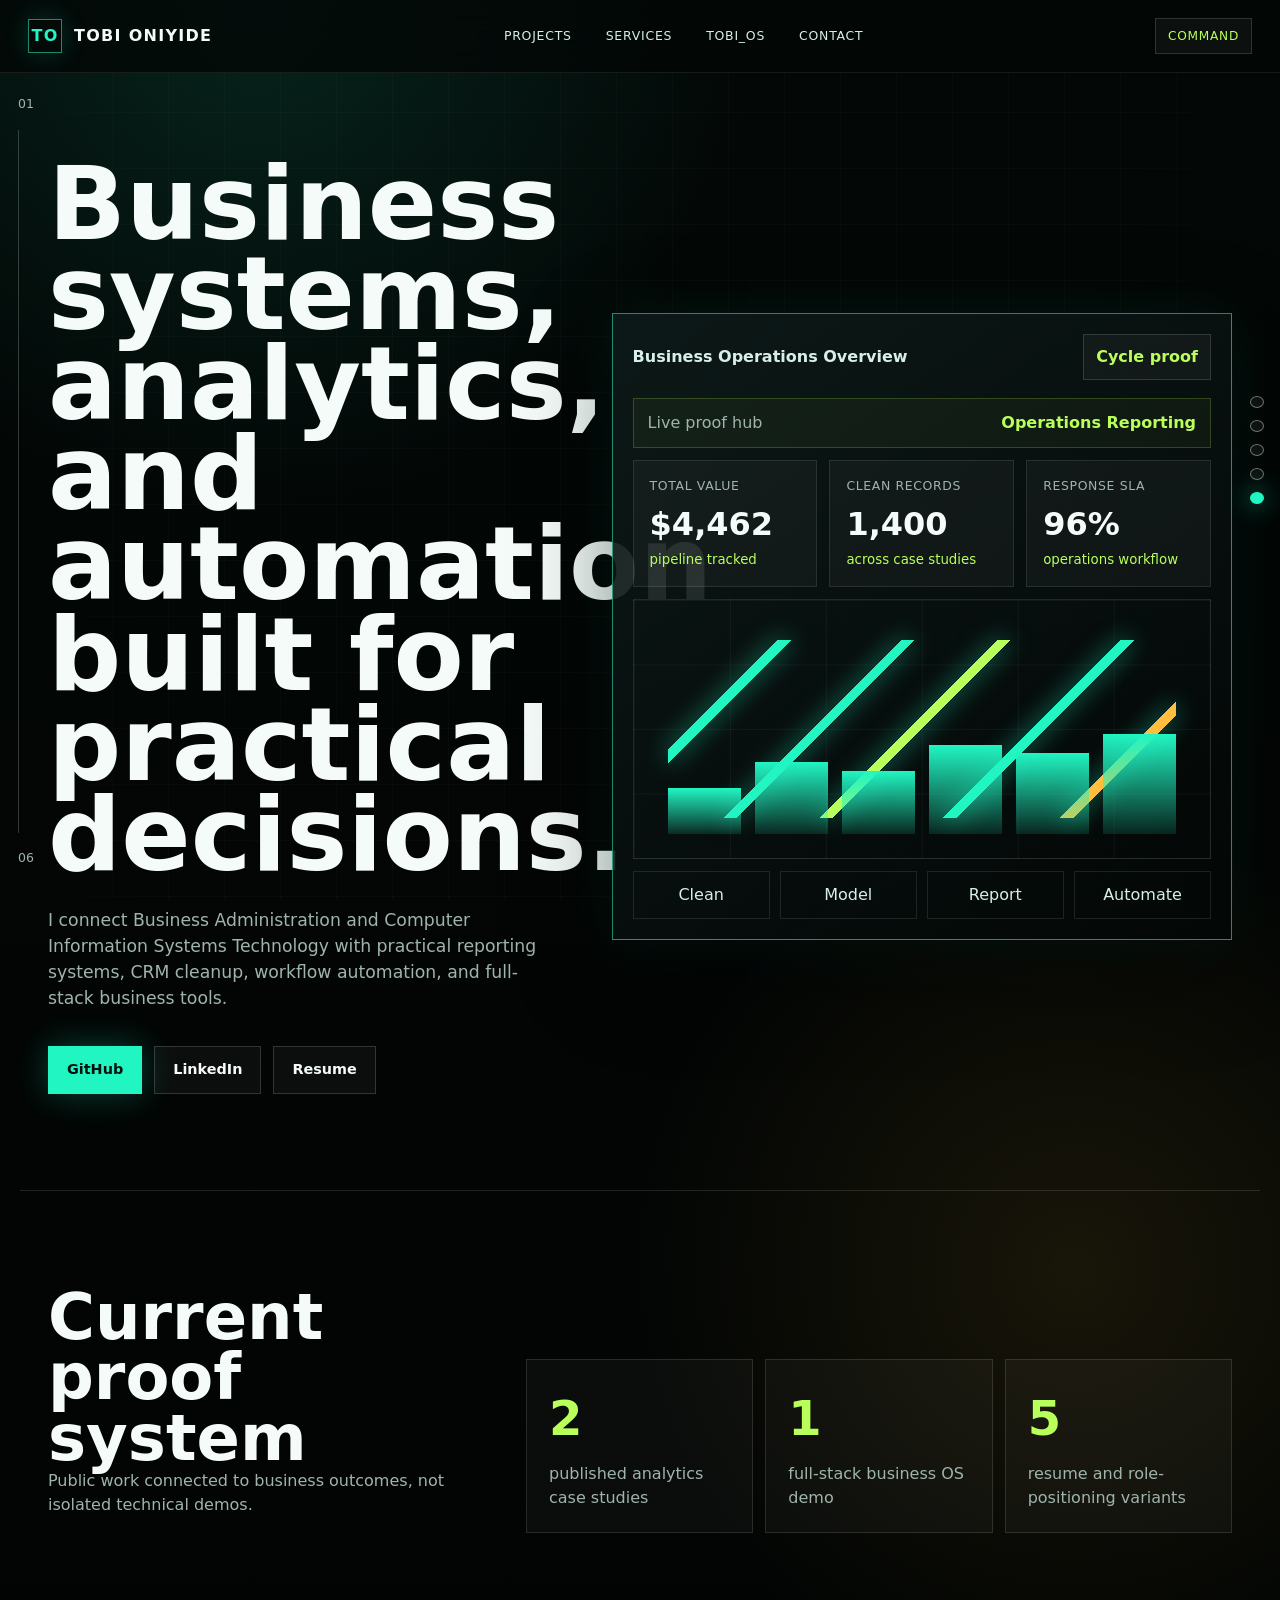
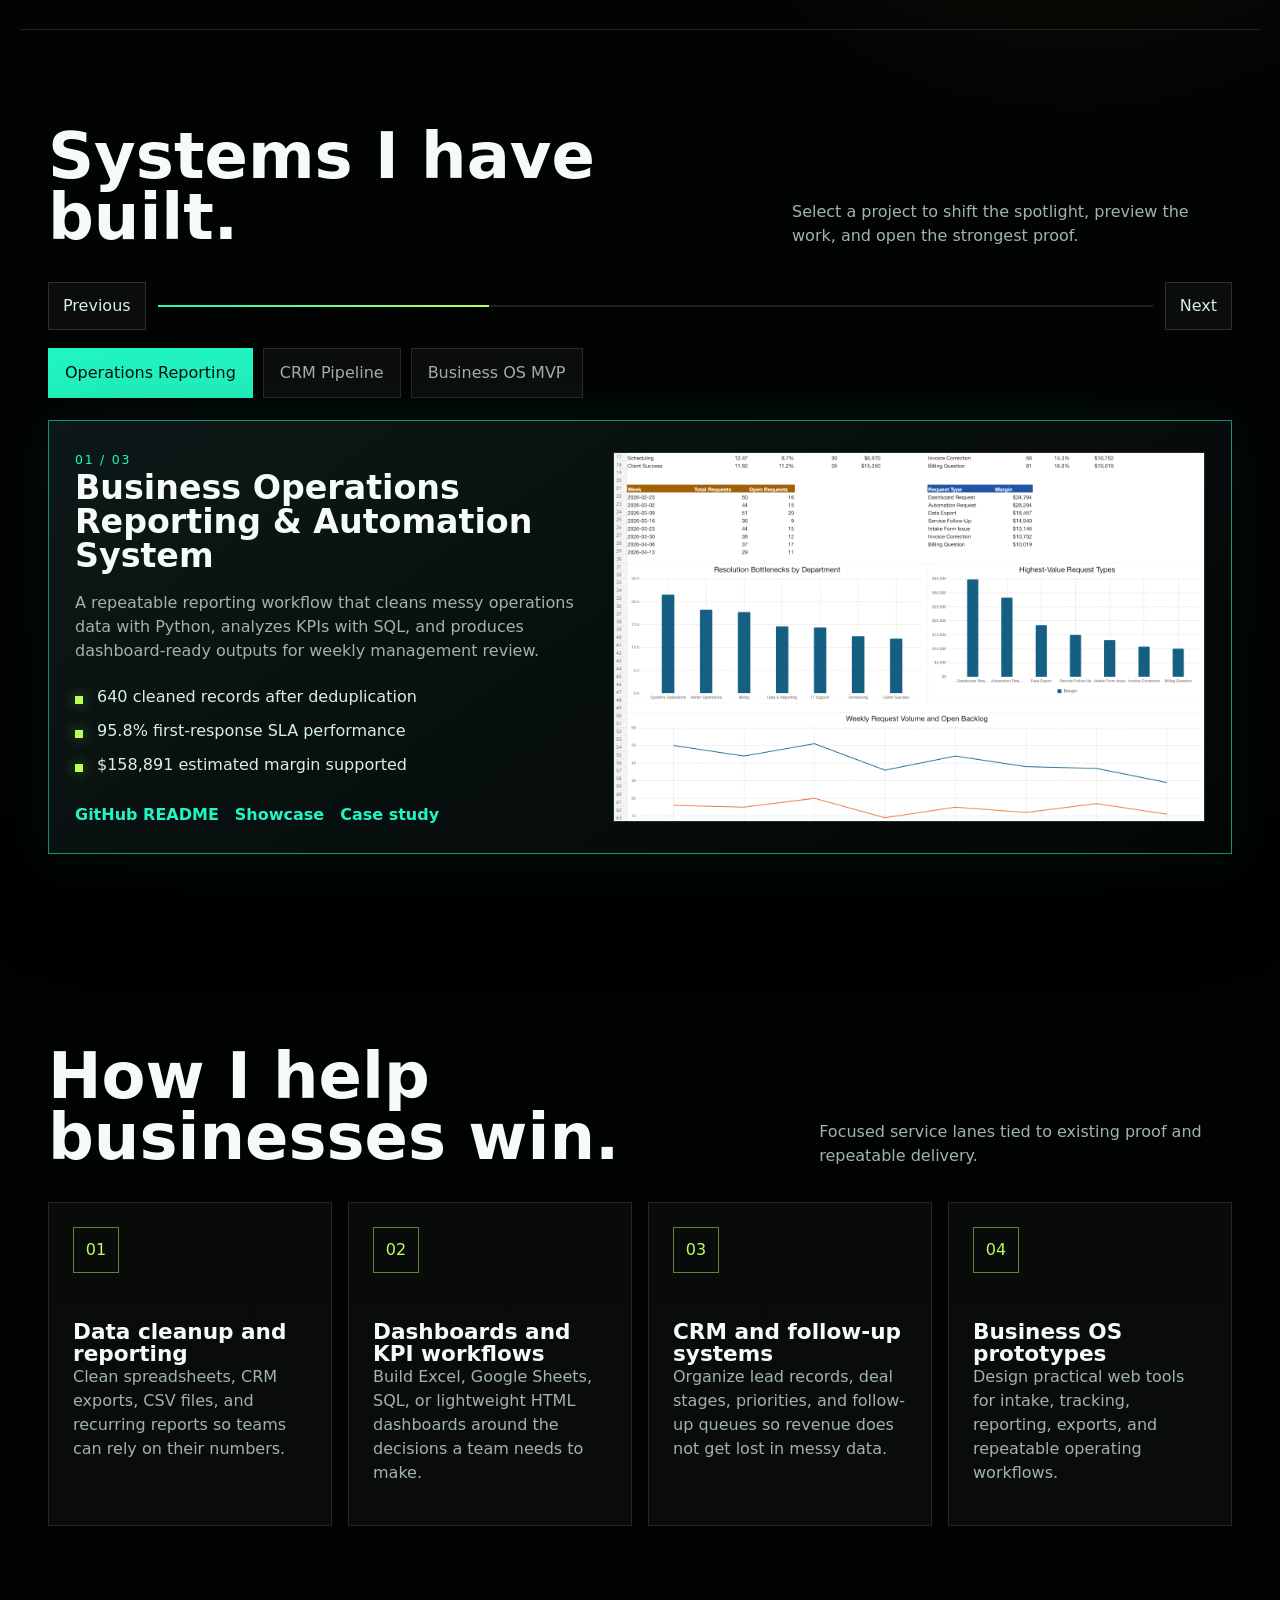
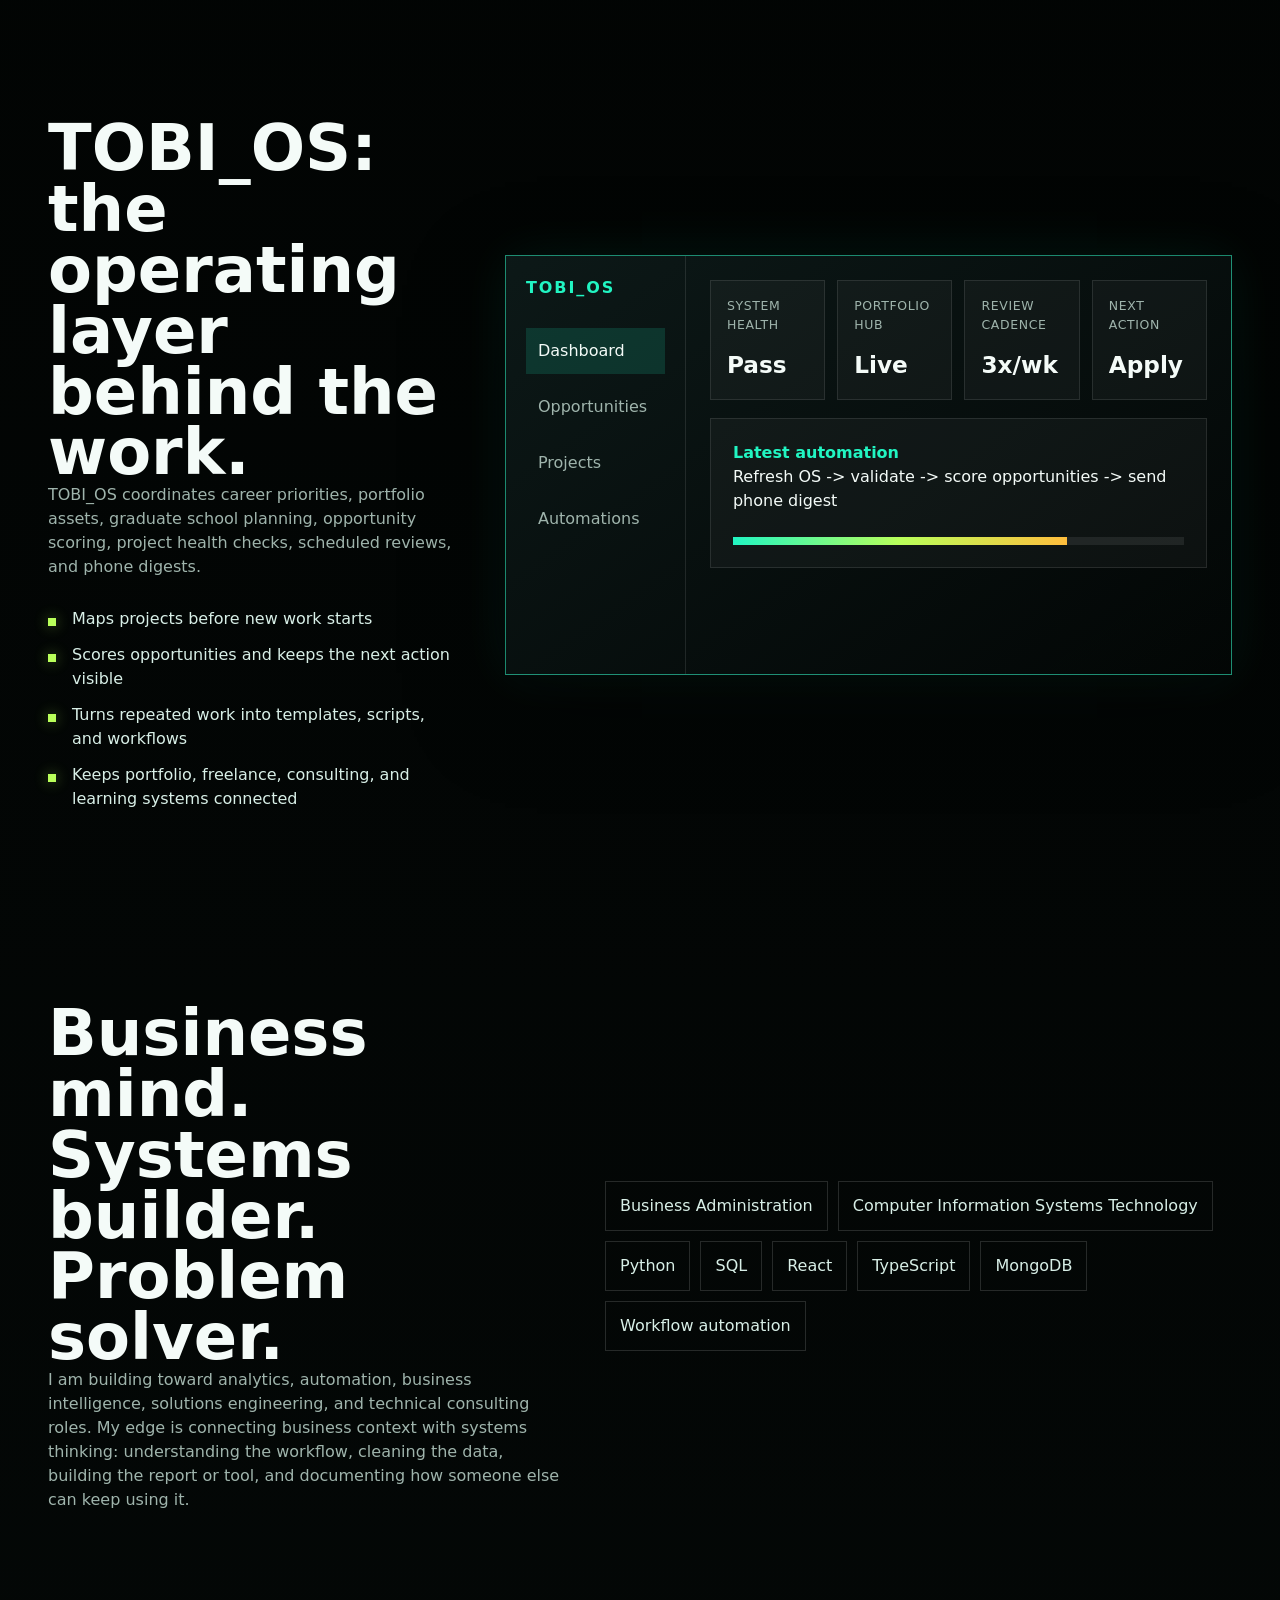
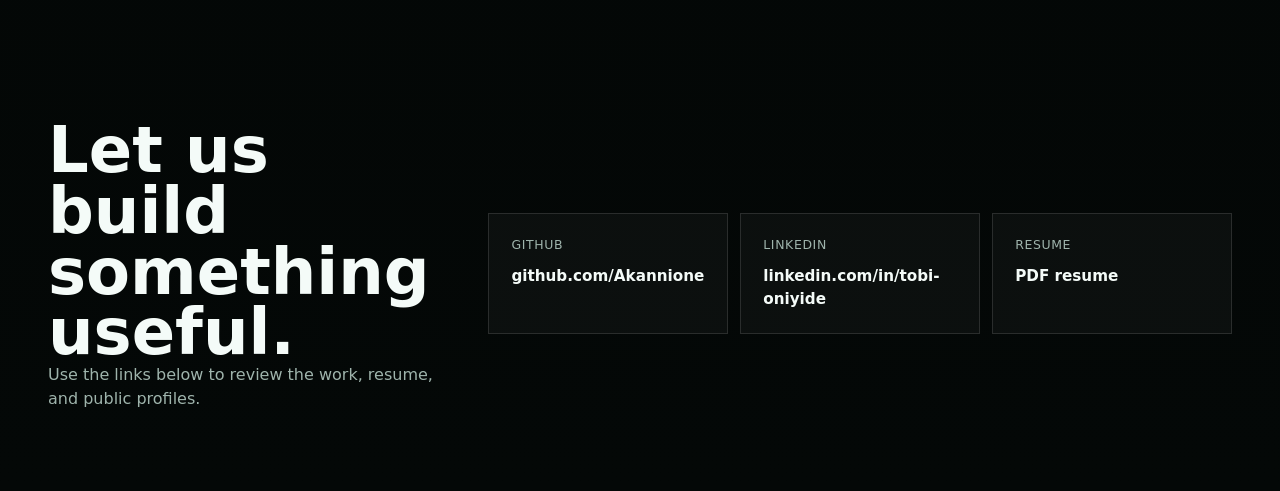
==== commit bb8cb234: "Add portfolio command navigation" ====
--- a/index.html
+++ b/index.html
@@ -18,6 +18,14 @@
       <span class="rail-number">06</span>
     </div>
 
+    <aside class="section-orbit" aria-label="Section navigation">
+      <button type="button" class="orbit-dot active" data-target="top"><span>Home</span></button>
+      <button type="button" class="orbit-dot" data-target="projects"><span>Projects</span></button>
+      <button type="button" class="orbit-dot" data-target="services"><span>Services</span></button>
+      <button type="button" class="orbit-dot" data-target="system"><span>TOBI_OS</span></button>
+      <button type="button" class="orbit-dot" data-target="contact"><span>Contact</span></button>
+    </aside>
+
     <header class="site-header">
       <a class="brand" href="#top" aria-label="Tobi Oniyide portfolio home">
         <span class="brand-mark">TO</span>
@@ -29,6 +37,7 @@
         <a href="#system">TOBI_OS</a>
         <a href="#contact">Contact</a>
       </nav>
+      <button class="command-open" type="button" id="openCommand">Command</button>
     </header>
 
     <main id="top">
@@ -50,6 +59,10 @@
           <div class="system-topbar">
             <span>Business Operations Overview</span>
             <button type="button" id="cycleProject">Cycle proof</button>
+          </div>
+          <div class="live-status">
+            <span>Live proof hub</span>
+            <strong id="activeSignal">Operations Reporting</strong>
           </div>
           <div class="metric-board">
             <article>
@@ -116,6 +129,11 @@
         </div>
 
         <div class="project-shell">
+          <div class="project-controls">
+            <button type="button" id="previousProject">Previous</button>
+            <div class="project-meter" aria-hidden="true"><span id="projectMeter"></span></div>
+            <button type="button" id="nextProject">Next</button>
+          </div>
           <div class="project-tabs" role="tablist" aria-label="Featured projects">
             <button type="button" class="project-tab active" data-project="operations">Operations Reporting</button>
             <button type="button" class="project-tab" data-project="crm">CRM Pipeline</button>
@@ -249,6 +267,23 @@
       </section>
     </main>
 
+    <div class="command-menu" id="commandMenu" aria-hidden="true">
+      <div class="command-panel" role="dialog" aria-modal="true" aria-labelledby="commandTitle">
+        <div class="command-head">
+          <h2 id="commandTitle">Jump anywhere.</h2>
+          <button type="button" id="closeCommand" aria-label="Close command menu">Close</button>
+        </div>
+        <div class="command-list">
+          <button type="button" data-command="projects">View featured projects</button>
+          <button type="button" data-command="services">Review service lanes</button>
+          <button type="button" data-command="system">Open TOBI_OS section</button>
+          <button type="button" data-command="resume">Open resume</button>
+          <button type="button" data-command="github">Open GitHub</button>
+        </div>
+        <p>Shortcut: press <strong>k</strong> to open or close this panel.</p>
+      </div>
+    </div>
+
     <script src="script.js"></script>
   </body>
 </html>
--- a/styles.css
+++ b/styles.css
@@ -76,6 +76,62 @@
   font-size: 0.78rem;
 }
 
+.section-orbit {
+  position: fixed;
+  right: max(16px, calc((100vw - 1390px) / 2));
+  top: 50%;
+  z-index: 35;
+  display: grid;
+  gap: 12px;
+  transform: translateY(-50%);
+}
+
+.orbit-dot {
+  position: relative;
+  width: 12px;
+  height: 12px;
+  border: 1px solid rgba(255, 255, 255, 0.4);
+  border-radius: 50%;
+  background: rgba(255, 255, 255, 0.05);
+  cursor: pointer;
+}
+
+.orbit-dot::after {
+  content: "";
+  position: absolute;
+  inset: -7px;
+  border: 1px solid transparent;
+  border-radius: 50%;
+}
+
+.orbit-dot.active {
+  background: var(--teal);
+  border-color: var(--teal);
+  box-shadow: 0 0 24px rgba(33, 245, 194, 0.8);
+}
+
+.orbit-dot span {
+  position: absolute;
+  right: 22px;
+  top: 50%;
+  opacity: 0;
+  width: max-content;
+  padding: 6px 8px;
+  transform: translateY(-50%) translateX(6px);
+  border: 1px solid rgba(255, 255, 255, 0.12);
+  background: rgba(3, 7, 6, 0.92);
+  color: var(--soft);
+  font-size: 0.76rem;
+  pointer-events: none;
+  transition: opacity 160ms ease, transform 160ms ease;
+}
+
+.orbit-dot:hover span,
+.orbit-dot:focus-visible span {
+  opacity: 1;
+  transform: translateY(-50%) translateX(0);
+}
+
 .rail-line {
   width: 1px;
   background: rgba(255, 255, 255, 0.2);
@@ -162,6 +218,18 @@
   transform: scaleX(1);
 }
 
+.command-open {
+  min-height: 36px;
+  border: 1px solid rgba(255, 255, 255, 0.14);
+  background: rgba(255, 255, 255, 0.04);
+  color: var(--lime);
+  padding: 0 12px;
+  cursor: pointer;
+  font-size: 0.76rem;
+  letter-spacing: 0.06em;
+  text-transform: uppercase;
+}
+
 .section,
 .proof-band {
   max-width: var(--max);
@@ -288,6 +356,24 @@
   font-weight: 800;
 }
 
+.live-status {
+  display: flex;
+  justify-content: space-between;
+  gap: 18px;
+  margin-bottom: 12px;
+  padding: 12px 14px;
+  border: 1px solid rgba(185, 255, 90, 0.2);
+  background: rgba(185, 255, 90, 0.045);
+}
+
+.live-status span {
+  color: var(--muted);
+}
+
+.live-status strong {
+  color: var(--lime);
+}
+
 .system-topbar button {
   border: 1px solid rgba(255, 255, 255, 0.14);
   background: rgba(255, 255, 255, 0.04);
@@ -443,6 +529,40 @@
   gap: 18px;
 }
 
+.project-controls {
+  display: grid;
+  grid-template-columns: auto 1fr auto;
+  align-items: center;
+  gap: 12px;
+}
+
+.project-controls button {
+  border: 1px solid rgba(255, 255, 255, 0.14);
+  background: rgba(255, 255, 255, 0.04);
+  color: var(--soft);
+  padding: 11px 14px;
+  cursor: pointer;
+}
+
+.project-controls button:hover {
+  border-color: var(--teal);
+  color: var(--teal);
+}
+
+.project-meter {
+  height: 2px;
+  overflow: hidden;
+  background: rgba(255, 255, 255, 0.12);
+}
+
+.project-meter span {
+  display: block;
+  width: 33.333%;
+  height: 100%;
+  background: linear-gradient(90deg, var(--teal), var(--lime));
+  transition: transform 260ms ease;
+}
+
 .project-tabs {
   display: flex;
   gap: 10px;
@@ -726,6 +846,79 @@
   overflow-wrap: anywhere;
 }
 
+.command-menu {
+  position: fixed;
+  inset: 0;
+  z-index: 80;
+  display: grid;
+  place-items: center;
+  padding: 24px;
+  opacity: 0;
+  pointer-events: none;
+  background: rgba(0, 0, 0, 0.62);
+  backdrop-filter: blur(12px);
+  transition: opacity 180ms ease;
+}
+
+.command-menu.open {
+  opacity: 1;
+  pointer-events: auto;
+}
+
+.command-panel {
+  width: min(620px, 100%);
+  border: 1px solid var(--line-strong);
+  background: linear-gradient(145deg, rgba(13, 26, 25, 0.98), rgba(3, 7, 6, 0.98));
+  box-shadow: var(--shadow);
+  padding: 22px;
+}
+
+.command-head {
+  display: flex;
+  justify-content: space-between;
+  gap: 18px;
+  align-items: center;
+  margin-bottom: 18px;
+}
+
+.command-head h2 {
+  font-size: clamp(1.8rem, 4vw, 3rem);
+}
+
+.command-head button,
+.command-list button {
+  border: 1px solid rgba(255, 255, 255, 0.14);
+  background: rgba(255, 255, 255, 0.04);
+  color: var(--text);
+  cursor: pointer;
+}
+
+.command-head button {
+  padding: 10px 12px;
+}
+
+.command-list {
+  display: grid;
+  gap: 10px;
+}
+
+.command-list button {
+  padding: 16px;
+  text-align: left;
+  font-weight: 800;
+}
+
+.command-list button:hover,
+.command-list button:focus-visible {
+  border-color: var(--teal);
+  color: var(--teal);
+}
+
+.command-panel p {
+  margin: 18px 0 0;
+  color: var(--muted);
+}
+
 .reveal {
   opacity: 0;
   transform: translateY(34px);
@@ -796,6 +989,10 @@
     display: none;
   }
 
+  .section-orbit {
+    display: none;
+  }
+
   .hero,
   .project-spotlight,
   .os-section,
@@ -830,6 +1027,10 @@
     font-size: 0.72rem;
   }
 
+  .command-open {
+    align-self: flex-end;
+  }
+
   .section,
   .proof-band {
     padding: 72px 18px;
@@ -842,7 +1043,8 @@
   .metric-board,
   .proof-grid,
   .service-grid,
-  .console-grid {
+  .console-grid,
+  .project-controls {
     grid-template-columns: 1fr;
   }
 
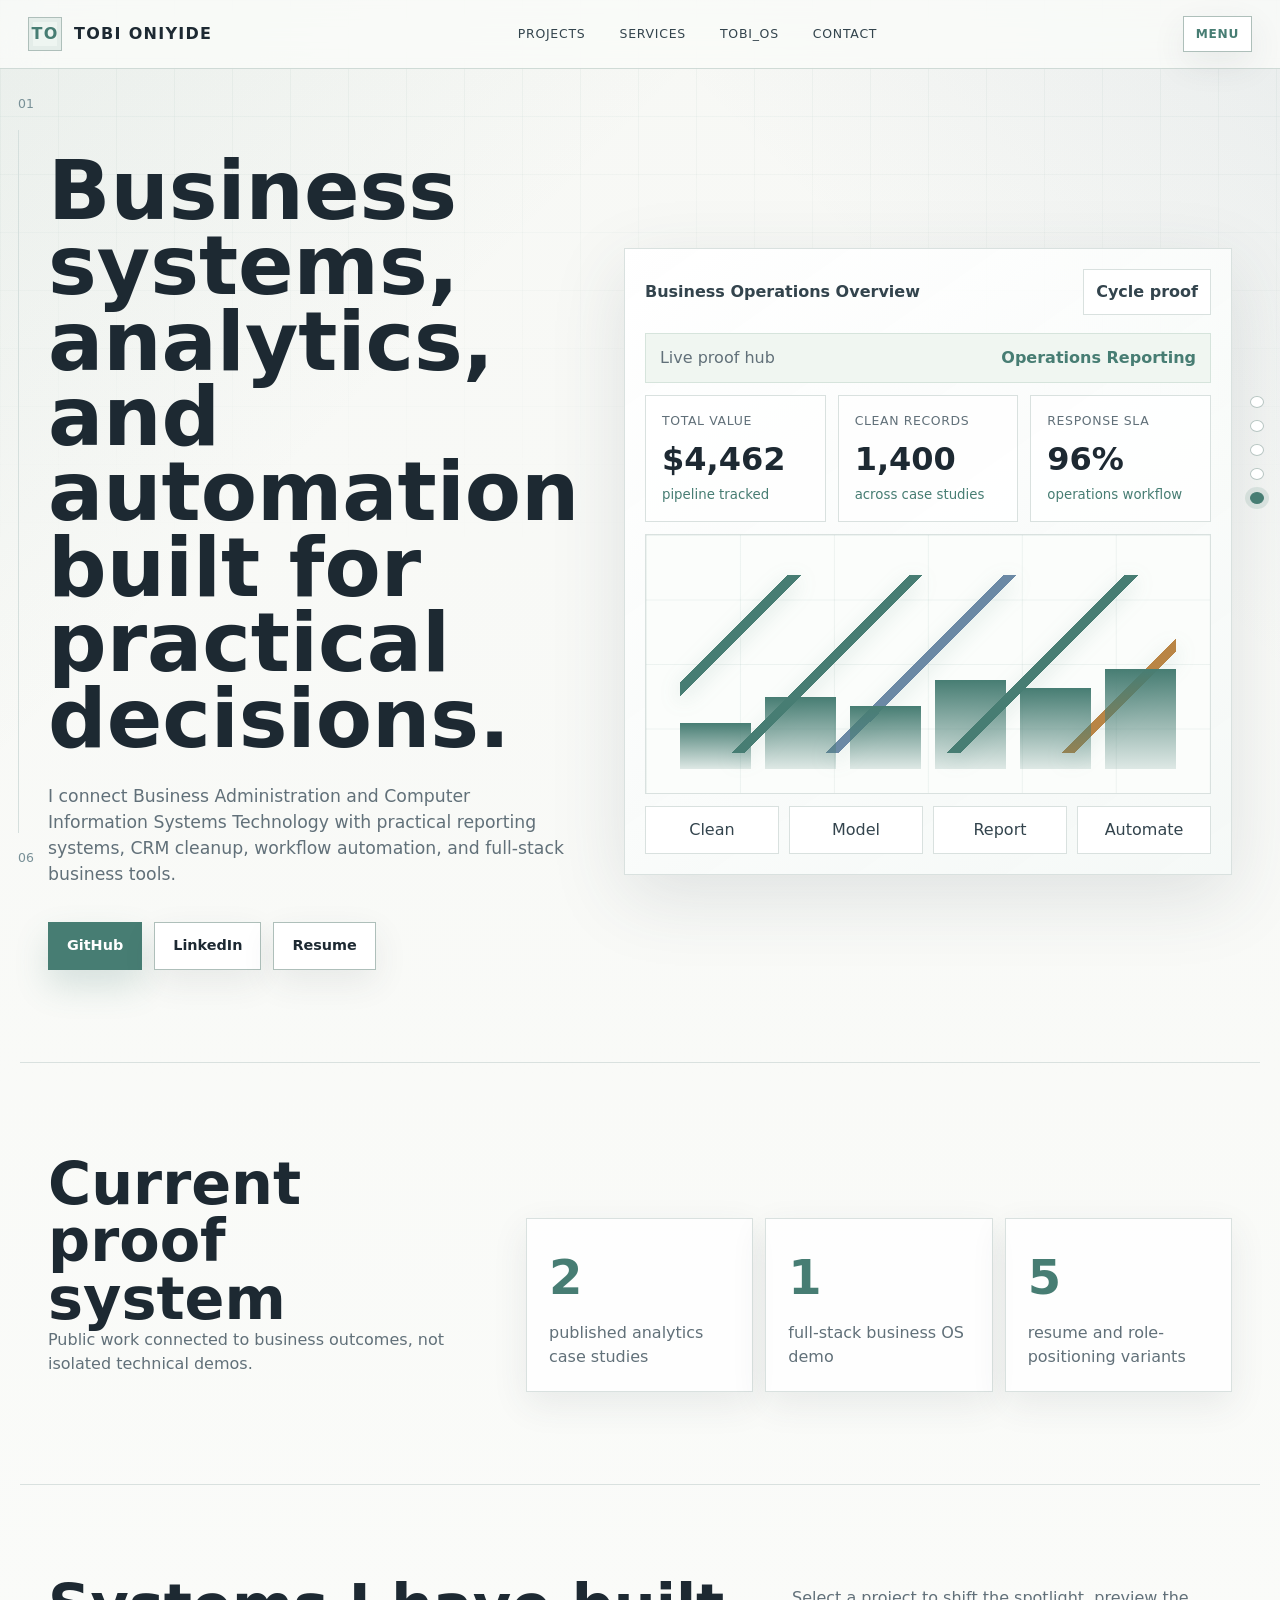
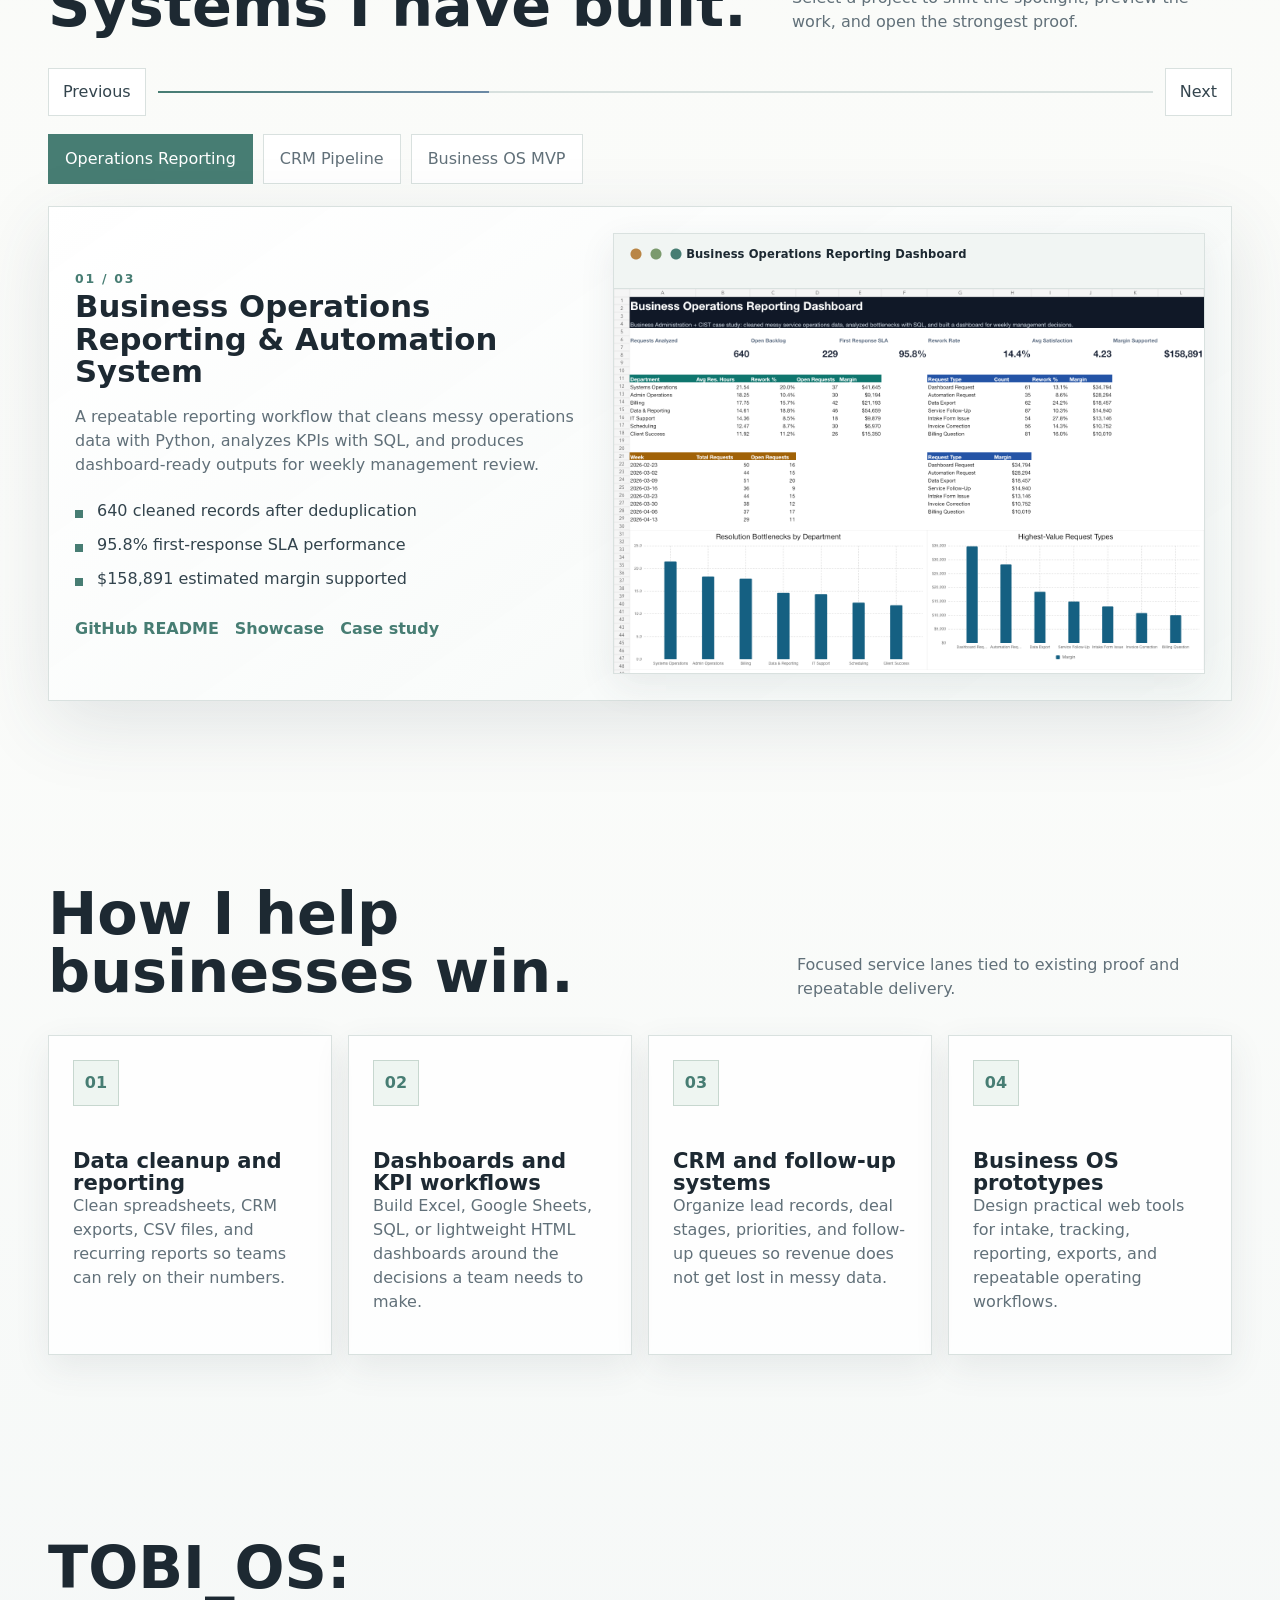
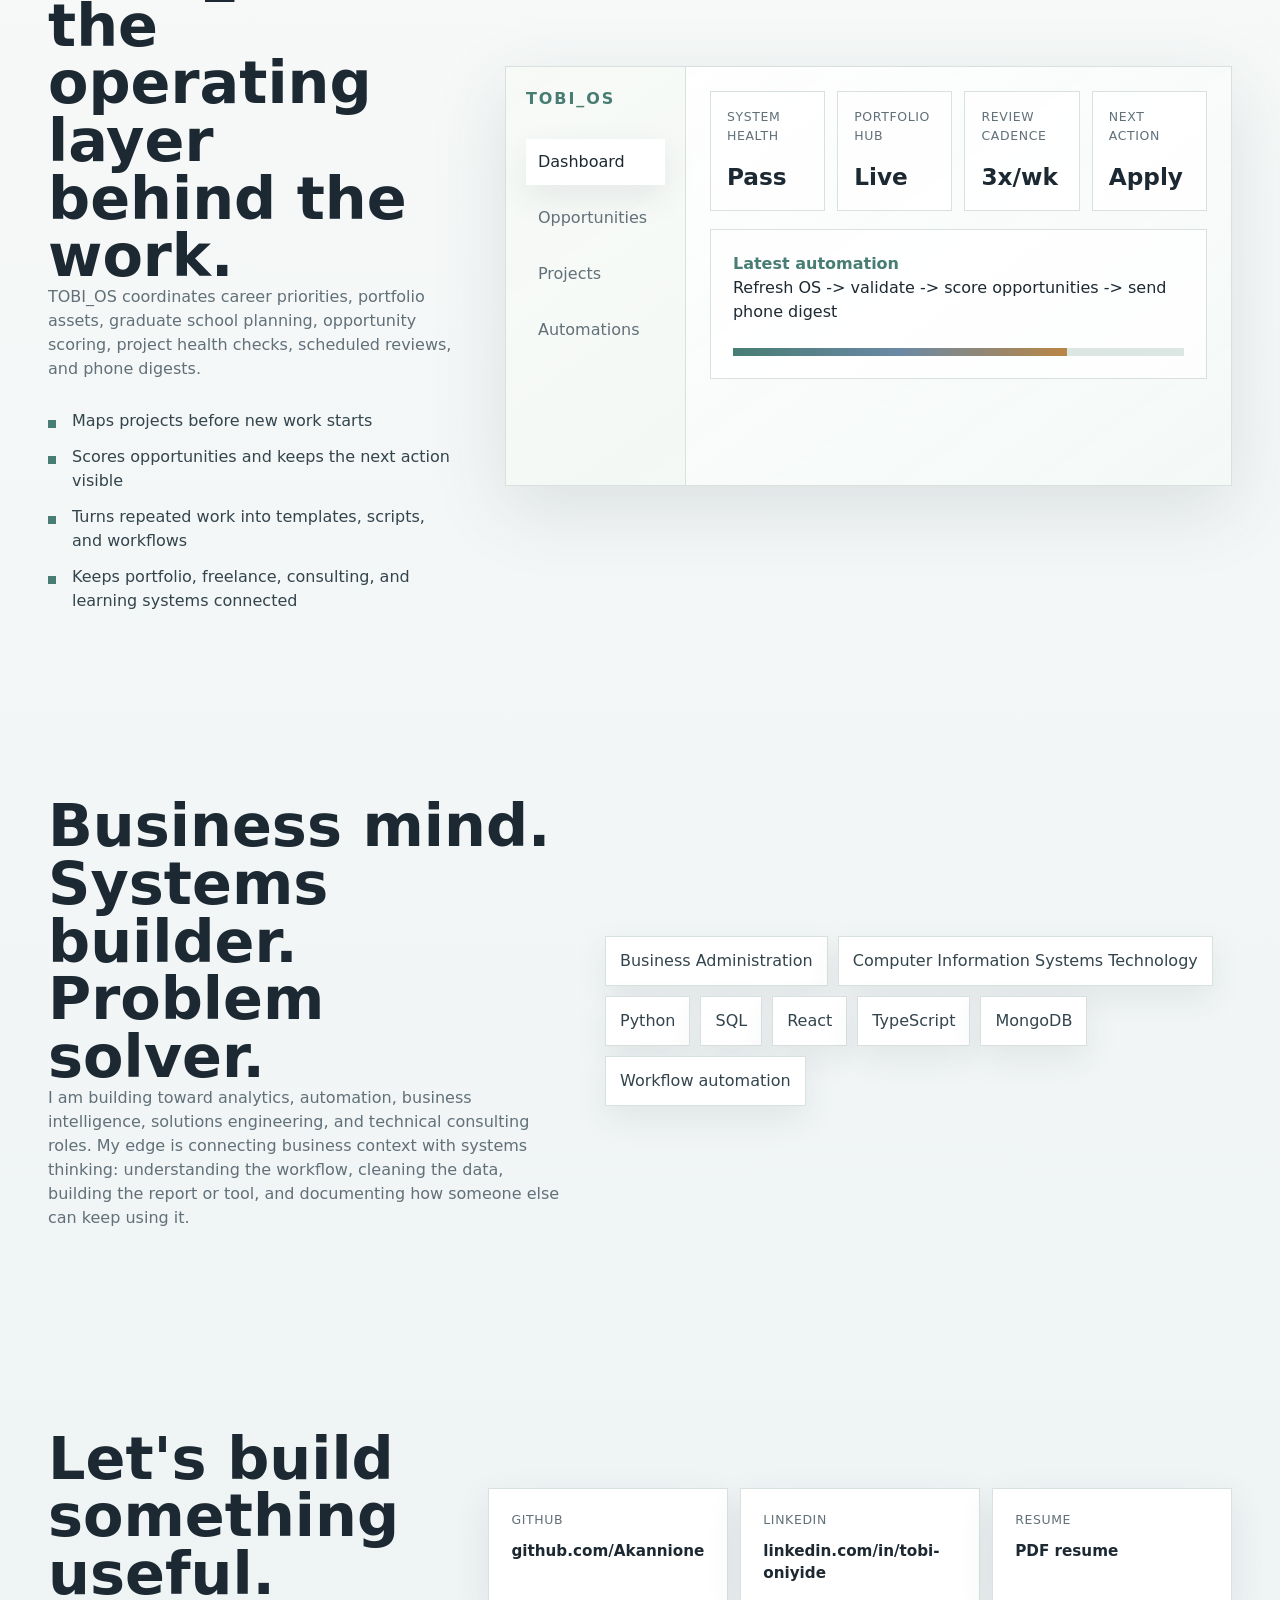
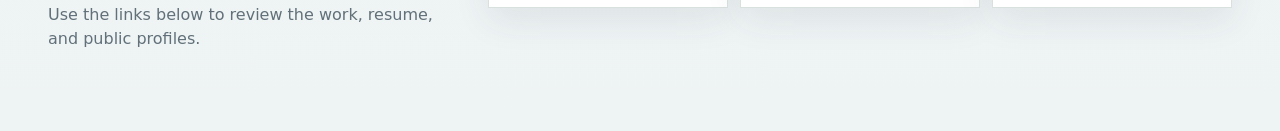
==== commit 7cf3db61: "Clean up portfolio visuals" ====
--- a/index.html
+++ b/index.html
@@ -37,7 +37,7 @@
         <a href="#system">TOBI_OS</a>
         <a href="#contact">Contact</a>
       </nav>
-      <button class="command-open" type="button" id="openCommand">Command</button>
+      <button class="command-open" type="button" id="openCommand">Menu</button>
     </header>
 
     <main id="top">
@@ -159,7 +159,7 @@
                 <a href="https://github.com/Akannione/business-operations-reporting-system/blob/main/case_study.md">Case study</a>
               </div>
             </div>
-            <figure class="project-image">
+            <figure class="project-image" data-project="operations" data-label="Business Operations Reporting Dashboard">
               <img id="projectImage" src="assets/images/business_operations_dashboard.png" alt="Dashboard preview for operations reporting project">
             </figure>
           </article>
@@ -256,7 +256,7 @@
 
       <section class="section contact reveal" id="contact" aria-labelledby="contact-heading">
         <div>
-          <h2 id="contact-heading">Let us build something useful.</h2>
+          <h2 id="contact-heading">Let's build something useful.</h2>
           <p>Use the links below to review the work, resume, and public profiles.</p>
         </div>
         <div class="contact-grid">
@@ -270,8 +270,8 @@
     <div class="command-menu" id="commandMenu" aria-hidden="true">
       <div class="command-panel" role="dialog" aria-modal="true" aria-labelledby="commandTitle">
         <div class="command-head">
-          <h2 id="commandTitle">Jump anywhere.</h2>
-          <button type="button" id="closeCommand" aria-label="Close command menu">Close</button>
+          <h2 id="commandTitle">Where should we go?</h2>
+          <button type="button" id="closeCommand" aria-label="Close navigation menu">Close</button>
         </div>
         <div class="command-list">
           <button type="button" data-command="projects">View featured projects</button>
--- a/styles.css
+++ b/styles.css
@@ -1,20 +1,21 @@
 :root {
-  --bg: #030706;
-  --bg-2: #07100e;
-  --surface: rgba(11, 20, 19, 0.82);
-  --surface-strong: rgba(15, 28, 27, 0.96);
-  --line: rgba(198, 255, 236, 0.16);
-  --line-strong: rgba(51, 255, 205, 0.52);
-  --text: #f4fbf8;
-  --muted: #9fb4ac;
-  --soft: #d8efe7;
-  --teal: #21f5c2;
-  --lime: #b9ff5a;
-  --amber: #ffbe3d;
-  --danger: #ff7361;
-  --shadow: 0 30px 90px rgba(0, 0, 0, 0.42);
+  --bg: #f7f8f5;
+  --bg-2: #eef3f4;
+  --surface: rgba(255, 255, 255, 0.86);
+  --surface-strong: #ffffff;
+  --line: #d9e1df;
+  --line-strong: #aebfba;
+  --text: #1d2932;
+  --muted: #617079;
+  --soft: #33444d;
+  --teal: #477d73;
+  --lime: #7b9a6d;
+  --amber: #b98545;
+  --danger: #b45d52;
+  --shadow: 0 22px 70px rgba(53, 72, 83, 0.13);
+  --shadow-soft: 0 12px 34px rgba(53, 72, 83, 0.09);
   --max: 1240px;
-  --radius: 10px;
+  --radius: 8px;
 }
 
 * {
@@ -29,9 +30,9 @@
   margin: 0;
   min-width: 320px;
   background:
-    radial-gradient(circle at 20% 0%, rgba(33, 245, 194, 0.12), transparent 32rem),
-    radial-gradient(circle at 84% 24%, rgba(255, 190, 61, 0.09), transparent 28rem),
-    linear-gradient(180deg, var(--bg), #010302 48%, #040807);
+    linear-gradient(135deg, rgba(71, 125, 115, 0.08), transparent 34rem),
+    linear-gradient(225deg, rgba(97, 126, 154, 0.09), transparent 30rem),
+    linear-gradient(180deg, var(--bg), #fbfcfa 44%, var(--bg-2));
   color: var(--text);
   font-family: Inter, ui-sans-serif, system-ui, -apple-system, BlinkMacSystemFont, "Segoe UI", sans-serif;
   line-height: 1.5;
@@ -44,10 +45,10 @@
   inset: 0;
   pointer-events: none;
   background-image:
-    linear-gradient(rgba(255, 255, 255, 0.025) 1px, transparent 1px),
-    linear-gradient(90deg, rgba(255, 255, 255, 0.025) 1px, transparent 1px);
-  background-size: 56px 56px;
-  mask-image: linear-gradient(90deg, transparent, black 12%, black 88%, transparent);
+    linear-gradient(rgba(71, 125, 115, 0.055) 1px, transparent 1px),
+    linear-gradient(90deg, rgba(71, 125, 115, 0.055) 1px, transparent 1px);
+  background-size: 58px 58px;
+  mask-image: linear-gradient(180deg, black, transparent 62%);
 }
 
 a {
@@ -72,7 +73,7 @@
   display: grid;
   grid-template-rows: auto 1fr auto;
   gap: 16px;
-  color: var(--muted);
+  color: #789097;
   font-size: 0.78rem;
 }
 
@@ -90,9 +91,9 @@
   position: relative;
   width: 12px;
   height: 12px;
-  border: 1px solid rgba(255, 255, 255, 0.4);
+  border: 1px solid #b7c5c2;
   border-radius: 50%;
-  background: rgba(255, 255, 255, 0.05);
+  background: #ffffff;
   cursor: pointer;
 }
 
@@ -107,7 +108,7 @@
 .orbit-dot.active {
   background: var(--teal);
   border-color: var(--teal);
-  box-shadow: 0 0 24px rgba(33, 245, 194, 0.8);
+  box-shadow: 0 0 0 5px rgba(71, 125, 115, 0.14);
 }
 
 .orbit-dot span {
@@ -118,10 +119,11 @@
   width: max-content;
   padding: 6px 8px;
   transform: translateY(-50%) translateX(6px);
-  border: 1px solid rgba(255, 255, 255, 0.12);
-  background: rgba(3, 7, 6, 0.92);
+  border: 1px solid var(--line);
+  background: rgba(255, 255, 255, 0.96);
   color: var(--soft);
   font-size: 0.76rem;
+  box-shadow: var(--shadow-soft);
   pointer-events: none;
   transition: opacity 160ms ease, transform 160ms ease;
 }
@@ -134,7 +136,7 @@
 
 .rail-line {
   width: 1px;
-  background: rgba(255, 255, 255, 0.2);
+  background: #d5dfdd;
   overflow: hidden;
 }
 
@@ -142,8 +144,7 @@
   display: block;
   width: 100%;
   height: 0%;
-  background: linear-gradient(var(--teal), var(--lime), var(--amber));
-  box-shadow: 0 0 24px rgba(33, 245, 194, 0.8);
+  background: linear-gradient(var(--teal), #6b89a5, var(--amber));
 }
 
 .site-header {
@@ -154,9 +155,9 @@
   align-items: center;
   justify-content: space-between;
   gap: 24px;
-  padding: 18px max(28px, calc((100vw - var(--max)) / 2));
-  background: rgba(3, 7, 6, 0.78);
-  border-bottom: 1px solid rgba(255, 255, 255, 0.08);
+  padding: 16px max(28px, calc((100vw - var(--max)) / 2));
+  background: rgba(250, 252, 249, 0.82);
+  border-bottom: 1px solid rgba(174, 191, 186, 0.55);
   backdrop-filter: blur(18px);
 }
 
@@ -183,8 +184,9 @@
   display: grid;
   place-items: center;
   border: 1px solid var(--line-strong);
-  color: var(--teal);
-  box-shadow: 0 0 26px rgba(33, 245, 194, 0.18);
+  background: #eef5f1;
+  color: var(--teal);
+  box-shadow: inset 0 0 0 4px rgba(71, 125, 115, 0.06);
 }
 
 .nav {
@@ -220,30 +222,32 @@
 
 .command-open {
   min-height: 36px;
-  border: 1px solid rgba(255, 255, 255, 0.14);
-  background: rgba(255, 255, 255, 0.04);
-  color: var(--lime);
+  border: 1px solid var(--line-strong);
+  background: #ffffff;
+  color: var(--teal);
   padding: 0 12px;
   cursor: pointer;
   font-size: 0.76rem;
+  font-weight: 800;
   letter-spacing: 0.06em;
   text-transform: uppercase;
+  box-shadow: var(--shadow-soft);
 }
 
 .section,
 .proof-band {
   max-width: var(--max);
   margin: 0 auto;
-  padding: 96px 28px;
+  padding: 92px 28px;
 }
 
 .hero {
-  min-height: calc(100vh - 72px);
-  display: grid;
-  grid-template-columns: minmax(0, 0.9fr) minmax(420px, 1.1fr);
-  gap: 56px;
+  min-height: calc(100vh - 68px);
+  display: grid;
+  grid-template-columns: minmax(0, 0.92fr) minmax(420px, 1.08fr);
+  gap: 58px;
   align-items: center;
-  padding-top: 86px;
+  padding-top: 84px;
 }
 
 h1,
@@ -254,24 +258,24 @@
 }
 
 h1 {
-  max-width: 760px;
+  max-width: 780px;
   margin-bottom: 0;
-  font-size: clamp(3.5rem, 8vw, 7.6rem);
-  line-height: 0.88;
+  font-size: clamp(3.05rem, 6.4vw, 6.25rem);
+  line-height: 0.92;
   letter-spacing: 0;
 }
 
 h2 {
   margin-bottom: 0;
-  font-size: clamp(2.35rem, 5vw, 4.8rem);
-  line-height: 0.95;
+  font-size: clamp(2.2rem, 4.6vw, 4.45rem);
+  line-height: 0.98;
   letter-spacing: 0;
 }
 
 h3 {
   margin-bottom: 0;
-  font-size: clamp(1.5rem, 2.6vw, 2.45rem);
-  line-height: 1.03;
+  font-size: clamp(1.42rem, 2.4vw, 2.2rem);
+  line-height: 1.05;
   letter-spacing: 0;
 }
 
@@ -305,32 +309,34 @@
   align-items: center;
   justify-content: center;
   padding: 0 18px;
-  border: 1px solid rgba(255, 255, 255, 0.16);
-  background: rgba(255, 255, 255, 0.04);
+  border: 1px solid var(--line-strong);
+  background: #ffffff;
   color: var(--text);
   font-size: 0.9rem;
   font-weight: 750;
-  transition: transform 180ms ease, border-color 180ms ease, background 180ms ease;
+  box-shadow: var(--shadow-soft);
+  transition: transform 180ms ease, border-color 180ms ease, background 180ms ease, color 180ms ease;
 }
 
 .button:hover {
   transform: translateY(-2px);
   border-color: var(--teal);
+  color: var(--teal);
 }
 
 .button.primary {
   background: var(--teal);
-  color: #02110d;
+  color: #ffffff;
   border-color: var(--teal);
-  box-shadow: 0 0 34px rgba(33, 245, 194, 0.26);
+  box-shadow: 0 16px 34px rgba(71, 125, 115, 0.2);
 }
 
 .hero-system,
 .project-spotlight,
 .os-console {
-  border: 1px solid var(--line-strong);
-  background: linear-gradient(145deg, rgba(13, 26, 25, 0.94), rgba(3, 7, 6, 0.82));
-  box-shadow: var(--shadow), 0 0 50px rgba(33, 245, 194, 0.08);
+  border: 1px solid var(--line);
+  background: linear-gradient(145deg, rgba(255, 255, 255, 0.94), rgba(244, 248, 246, 0.9));
+  box-shadow: var(--shadow);
 }
 
 .hero-system {
@@ -362,8 +368,8 @@
   gap: 18px;
   margin-bottom: 12px;
   padding: 12px 14px;
-  border: 1px solid rgba(185, 255, 90, 0.2);
-  background: rgba(185, 255, 90, 0.045);
+  border: 1px solid #d6e4dc;
+  background: #f0f6f1;
 }
 
 .live-status span {
@@ -371,15 +377,21 @@
 }
 
 .live-status strong {
-  color: var(--lime);
+  color: var(--teal);
+}
+
+.system-topbar button,
+.project-controls button,
+.command-head button,
+.command-list button {
+  border: 1px solid var(--line);
+  background: #ffffff;
+  color: var(--soft);
+  cursor: pointer;
 }
 
 .system-topbar button {
-  border: 1px solid rgba(255, 255, 255, 0.14);
-  background: rgba(255, 255, 255, 0.04);
-  color: var(--lime);
   padding: 10px 12px;
-  cursor: pointer;
 }
 
 .metric-board {
@@ -391,8 +403,8 @@
 .metric-board article,
 .service-grid article,
 .console-grid article {
-  border: 1px solid rgba(255, 255, 255, 0.1);
-  background: rgba(255, 255, 255, 0.035);
+  border: 1px solid var(--line);
+  background: rgba(255, 255, 255, 0.78);
 }
 
 .metric-board article {
@@ -420,26 +432,27 @@
 .metric-board small {
   display: block;
   margin-top: 10px;
-  color: var(--lime);
+  color: var(--teal);
 }
 
 .chart-stage {
   position: relative;
   min-height: 260px;
   margin-top: 12px;
-  border: 1px solid rgba(255, 255, 255, 0.1);
+  border: 1px solid var(--line);
   background:
-    linear-gradient(rgba(255, 255, 255, 0.04) 1px, transparent 1px),
-    linear-gradient(90deg, rgba(255, 255, 255, 0.04) 1px, transparent 1px);
-  background-size: 100% 25%, 16.66% 100%;
+    linear-gradient(rgba(71, 125, 115, 0.08) 1px, transparent 1px),
+    linear-gradient(90deg, rgba(71, 125, 115, 0.08) 1px, transparent 1px),
+    #fbfdfb;
+  background-size: 100% 25%, 16.66% 100%, auto;
   overflow: hidden;
 }
 
 .chart-line {
   position: absolute;
   inset: 40px 34px;
-  background: linear-gradient(135deg, transparent 0 16%, var(--teal) 16% 18%, transparent 18% 34%, var(--teal) 34% 36%, transparent 36% 48%, var(--lime) 48% 50%, transparent 50% 66%, var(--teal) 66% 68%, transparent 68% 83%, var(--amber) 83% 85%, transparent 85%);
-  filter: drop-shadow(0 0 12px rgba(33, 245, 194, 0.55));
+  background: linear-gradient(135deg, transparent 0 16%, var(--teal) 16% 18%, transparent 18% 34%, var(--teal) 34% 36%, transparent 36% 48%, #6b89a5 48% 50%, transparent 50% 66%, var(--teal) 66% 68%, transparent 68% 83%, var(--amber) 83% 85%, transparent 85%);
+  filter: drop-shadow(0 6px 10px rgba(71, 125, 115, 0.18));
   animation: scanLine 5s ease-in-out infinite;
 }
 
@@ -458,7 +471,7 @@
 .chart-bars span {
   display: block;
   height: var(--h);
-  background: linear-gradient(180deg, var(--teal), rgba(33, 245, 194, 0.12));
+  background: linear-gradient(180deg, var(--teal), rgba(71, 125, 115, 0.16));
 }
 
 .pipeline-strip {
@@ -470,7 +483,8 @@
 .pipeline-strip span {
   flex: 1;
   padding: 11px 12px;
-  border: 1px solid rgba(255, 255, 255, 0.1);
+  border: 1px solid var(--line);
+  background: #ffffff;
   color: var(--soft);
   text-align: center;
 }
@@ -479,8 +493,8 @@
   align-items: end;
   justify-content: space-between;
   gap: 48px;
-  border-top: 1px solid rgba(255, 255, 255, 0.12);
-  border-bottom: 1px solid rgba(255, 255, 255, 0.12);
+  border-top: 1px solid var(--line);
+  border-bottom: 1px solid var(--line);
 }
 
 .proof-band > div {
@@ -497,14 +511,15 @@
 
 .proof-grid div {
   padding: 22px;
-  border: 1px solid rgba(255, 255, 255, 0.12);
-  background: rgba(255, 255, 255, 0.035);
+  border: 1px solid var(--line);
+  background: rgba(255, 255, 255, 0.78);
+  box-shadow: var(--shadow-soft);
 }
 
 .proof-grid dt {
   font-size: 3rem;
   font-weight: 900;
-  color: var(--lime);
+  color: var(--teal);
 }
 
 .proof-grid dd {
@@ -537,11 +552,7 @@
 }
 
 .project-controls button {
-  border: 1px solid rgba(255, 255, 255, 0.14);
-  background: rgba(255, 255, 255, 0.04);
-  color: var(--soft);
   padding: 11px 14px;
-  cursor: pointer;
 }
 
 .project-controls button:hover {
@@ -552,14 +563,14 @@
 .project-meter {
   height: 2px;
   overflow: hidden;
-  background: rgba(255, 255, 255, 0.12);
+  background: #d7e0de;
 }
 
 .project-meter span {
   display: block;
   width: 33.333%;
   height: 100%;
-  background: linear-gradient(90deg, var(--teal), var(--lime));
+  background: linear-gradient(90deg, var(--teal), #6b89a5);
   transition: transform 260ms ease;
 }
 
@@ -572,8 +583,8 @@
 
 .project-tab {
   flex: 0 0 auto;
-  border: 1px solid rgba(255, 255, 255, 0.12);
-  background: rgba(255, 255, 255, 0.04);
+  border: 1px solid var(--line);
+  background: #ffffff;
   color: var(--muted);
   padding: 12px 16px;
   cursor: pointer;
@@ -581,7 +592,7 @@
 
 .project-tab.active,
 .project-tab:hover {
-  color: #02110d;
+  color: #ffffff;
   background: var(--teal);
   border-color: var(--teal);
 }
@@ -601,6 +612,7 @@
 .project-copy > span {
   color: var(--teal);
   font-size: 0.78rem;
+  font-weight: 850;
   letter-spacing: 0.14em;
   text-transform: uppercase;
 }
@@ -631,8 +643,7 @@
   top: 0.65em;
   width: 8px;
   height: 8px;
-  background: var(--lime);
-  box-shadow: 0 0 14px rgba(185, 255, 90, 0.45);
+  background: var(--teal);
 }
 
 .link-row {
@@ -647,17 +658,48 @@
 }
 
 .project-image {
+  position: relative;
   overflow: hidden;
   margin: 0;
-  border: 1px solid rgba(255, 255, 255, 0.12);
-  background: #07100e;
+  border: 1px solid var(--line);
+  background: #ffffff;
+  box-shadow: var(--shadow-soft);
+}
+
+.project-image::before {
+  content: attr(data-label);
+  display: block;
+  height: 42px;
+  padding: 12px 18px 0 72px;
+  border-bottom: 1px solid var(--line);
+  background:
+    radial-gradient(circle at 22px 20px, var(--amber) 0 5px, transparent 6px),
+    radial-gradient(circle at 42px 20px, var(--lime) 0 5px, transparent 6px),
+    radial-gradient(circle at 62px 20px, var(--teal) 0 5px, transparent 6px),
+    #f1f5f3;
+  color: var(--text);
+  font-size: 0.72rem;
+  font-weight: 850;
+  letter-spacing: 0.01em;
+  overflow: hidden;
+  text-overflow: ellipsis;
+  white-space: nowrap;
 }
 
 .project-image img {
   width: 100%;
-  aspect-ratio: 16 / 10;
+  height: clamp(280px, 30vw, 388px);
   object-fit: cover;
-  transform: scale(1.01);
+  object-position: center top;
+}
+
+.project-image[data-project="operations"] img {
+  object-position: center top;
+}
+
+.project-image[data-project="crm"] img,
+.project-image[data-project="businessos"] img {
+  object-position: left top;
 }
 
 .service-grid {
@@ -667,15 +709,16 @@
 }
 
 .service-grid article {
-  min-height: 290px;
+  min-height: 280px;
   padding: 24px;
+  box-shadow: var(--shadow-soft);
   transition: transform 180ms ease, border-color 180ms ease, background 180ms ease;
 }
 
 .service-grid article:hover {
-  transform: translateY(-6px);
+  transform: translateY(-5px);
   border-color: var(--line-strong);
-  background: rgba(33, 245, 194, 0.06);
+  background: #f7fbf8;
 }
 
 .service-icon {
@@ -683,13 +726,15 @@
   place-items: center;
   width: 46px;
   height: 46px;
-  margin-bottom: 48px;
-  border: 1px solid rgba(185, 255, 90, 0.5);
-  color: var(--lime);
+  margin-bottom: 44px;
+  border: 1px solid #c7d7cf;
+  background: #eef5f1;
+  color: var(--teal);
+  font-weight: 850;
 }
 
 .service-grid h3 {
-  font-size: 1.35rem;
+  font-size: 1.32rem;
 }
 
 .os-section {
@@ -724,7 +769,8 @@
   align-content: start;
   gap: 10px;
   padding: 20px;
-  border-right: 1px solid rgba(255, 255, 255, 0.1);
+  border-right: 1px solid var(--line);
+  background: rgba(240, 246, 241, 0.55);
 }
 
 .console-sidebar span {
@@ -743,8 +789,9 @@
 }
 
 .console-sidebar button.active {
-  background: rgba(33, 245, 194, 0.14);
+  background: #ffffff;
   color: var(--text);
+  box-shadow: var(--shadow-soft);
 }
 
 .console-main {
@@ -770,8 +817,8 @@
 .activity-list {
   margin-top: 18px;
   padding: 22px;
-  border: 1px solid rgba(255, 255, 255, 0.1);
-  background: rgba(255, 255, 255, 0.035);
+  border: 1px solid var(--line);
+  background: rgba(255, 255, 255, 0.78);
 }
 
 .activity-list span {
@@ -783,14 +830,14 @@
   height: 8px;
   margin-top: 24px;
   overflow: hidden;
-  background: rgba(255, 255, 255, 0.08);
+  background: #dce6e2;
 }
 
 .activity-line span {
   display: block;
   width: 74%;
   height: 100%;
-  background: linear-gradient(90deg, var(--teal), var(--lime), var(--amber));
+  background: linear-gradient(90deg, var(--teal), #6b89a5, var(--amber));
   animation: activityPulse 3.5s ease-in-out infinite;
 }
 
@@ -809,8 +856,10 @@
 
 .about-list span {
   padding: 12px 14px;
-  border: 1px solid rgba(255, 255, 255, 0.14);
+  border: 1px solid var(--line);
+  background: #ffffff;
   color: var(--soft);
+  box-shadow: var(--shadow-soft);
 }
 
 .contact {
@@ -829,8 +878,9 @@
   flex: 1;
   min-width: 180px;
   padding: 22px;
-  border: 1px solid rgba(255, 255, 255, 0.12);
-  background: rgba(255, 255, 255, 0.035);
+  border: 1px solid var(--line);
+  background: #ffffff;
+  box-shadow: var(--shadow-soft);
   transition: transform 180ms ease, border-color 180ms ease;
 }
 
@@ -855,7 +905,7 @@
   padding: 24px;
   opacity: 0;
   pointer-events: none;
-  background: rgba(0, 0, 0, 0.62);
+  background: rgba(29, 41, 50, 0.28);
   backdrop-filter: blur(12px);
   transition: opacity 180ms ease;
 }
@@ -867,8 +917,8 @@
 
 .command-panel {
   width: min(620px, 100%);
-  border: 1px solid var(--line-strong);
-  background: linear-gradient(145deg, rgba(13, 26, 25, 0.98), rgba(3, 7, 6, 0.98));
+  border: 1px solid var(--line);
+  background: #ffffff;
   box-shadow: var(--shadow);
   padding: 22px;
 }
@@ -885,14 +935,6 @@
   font-size: clamp(1.8rem, 4vw, 3rem);
 }
 
-.command-head button,
-.command-list button {
-  border: 1px solid rgba(255, 255, 255, 0.14);
-  background: rgba(255, 255, 255, 0.04);
-  color: var(--text);
-  cursor: pointer;
-}
-
 .command-head button {
   padding: 10px 12px;
 }
@@ -936,7 +978,7 @@
     transform: translateY(0);
   }
   50% {
-    transform: translateY(-14px);
+    transform: translateY(-10px);
   }
 }
 
@@ -1001,10 +1043,16 @@
     grid-template-columns: 1fr;
   }
 
+  .hero {
+    min-height: auto;
+    gap: 38px;
+    padding-top: 76px;
+  }
+
   .hero-system,
   .project-image,
   .os-console {
-    max-width: 760px;
+    max-width: 720px;
   }
 
   .service-grid {
@@ -1066,6 +1114,6 @@
 
   .console-sidebar {
     border-right: 0;
-    border-bottom: 1px solid rgba(255, 255, 255, 0.1);
-  }
-}
+    border-bottom: 1px solid var(--line);
+  }
+}
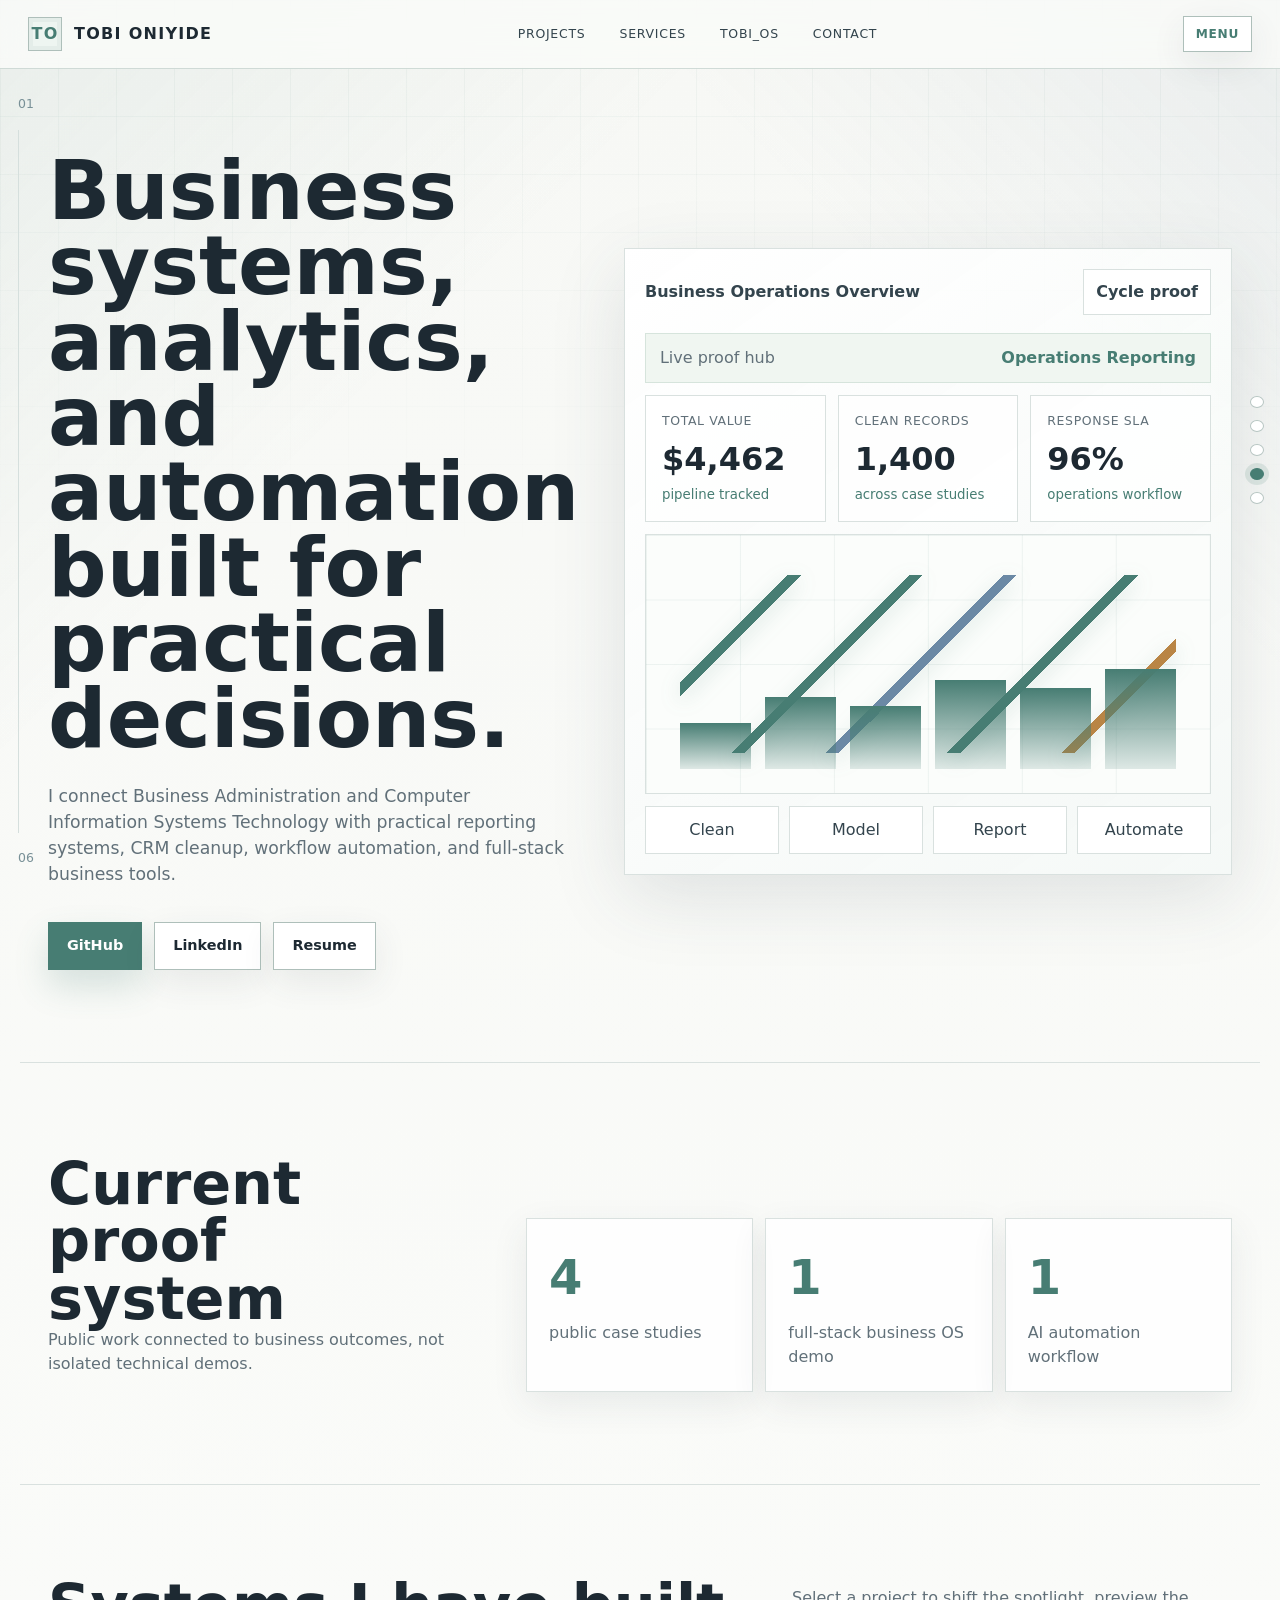
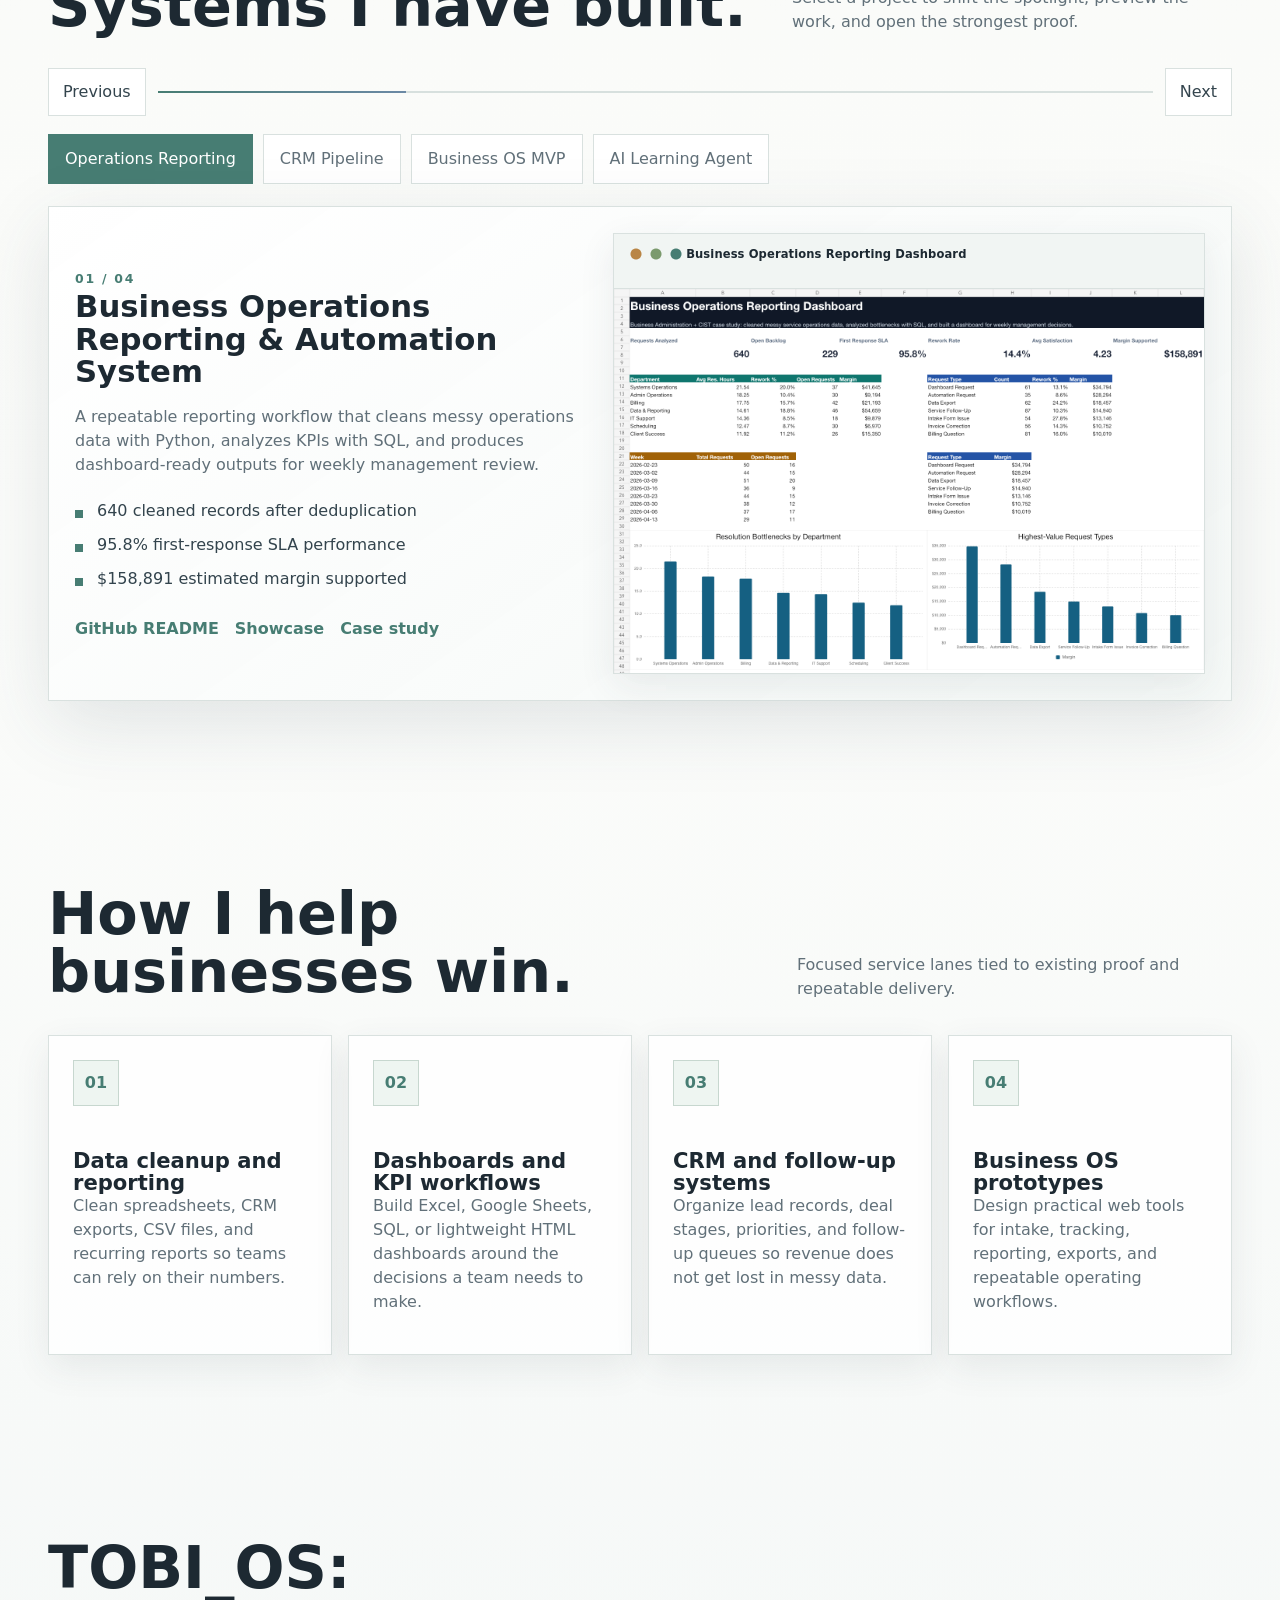
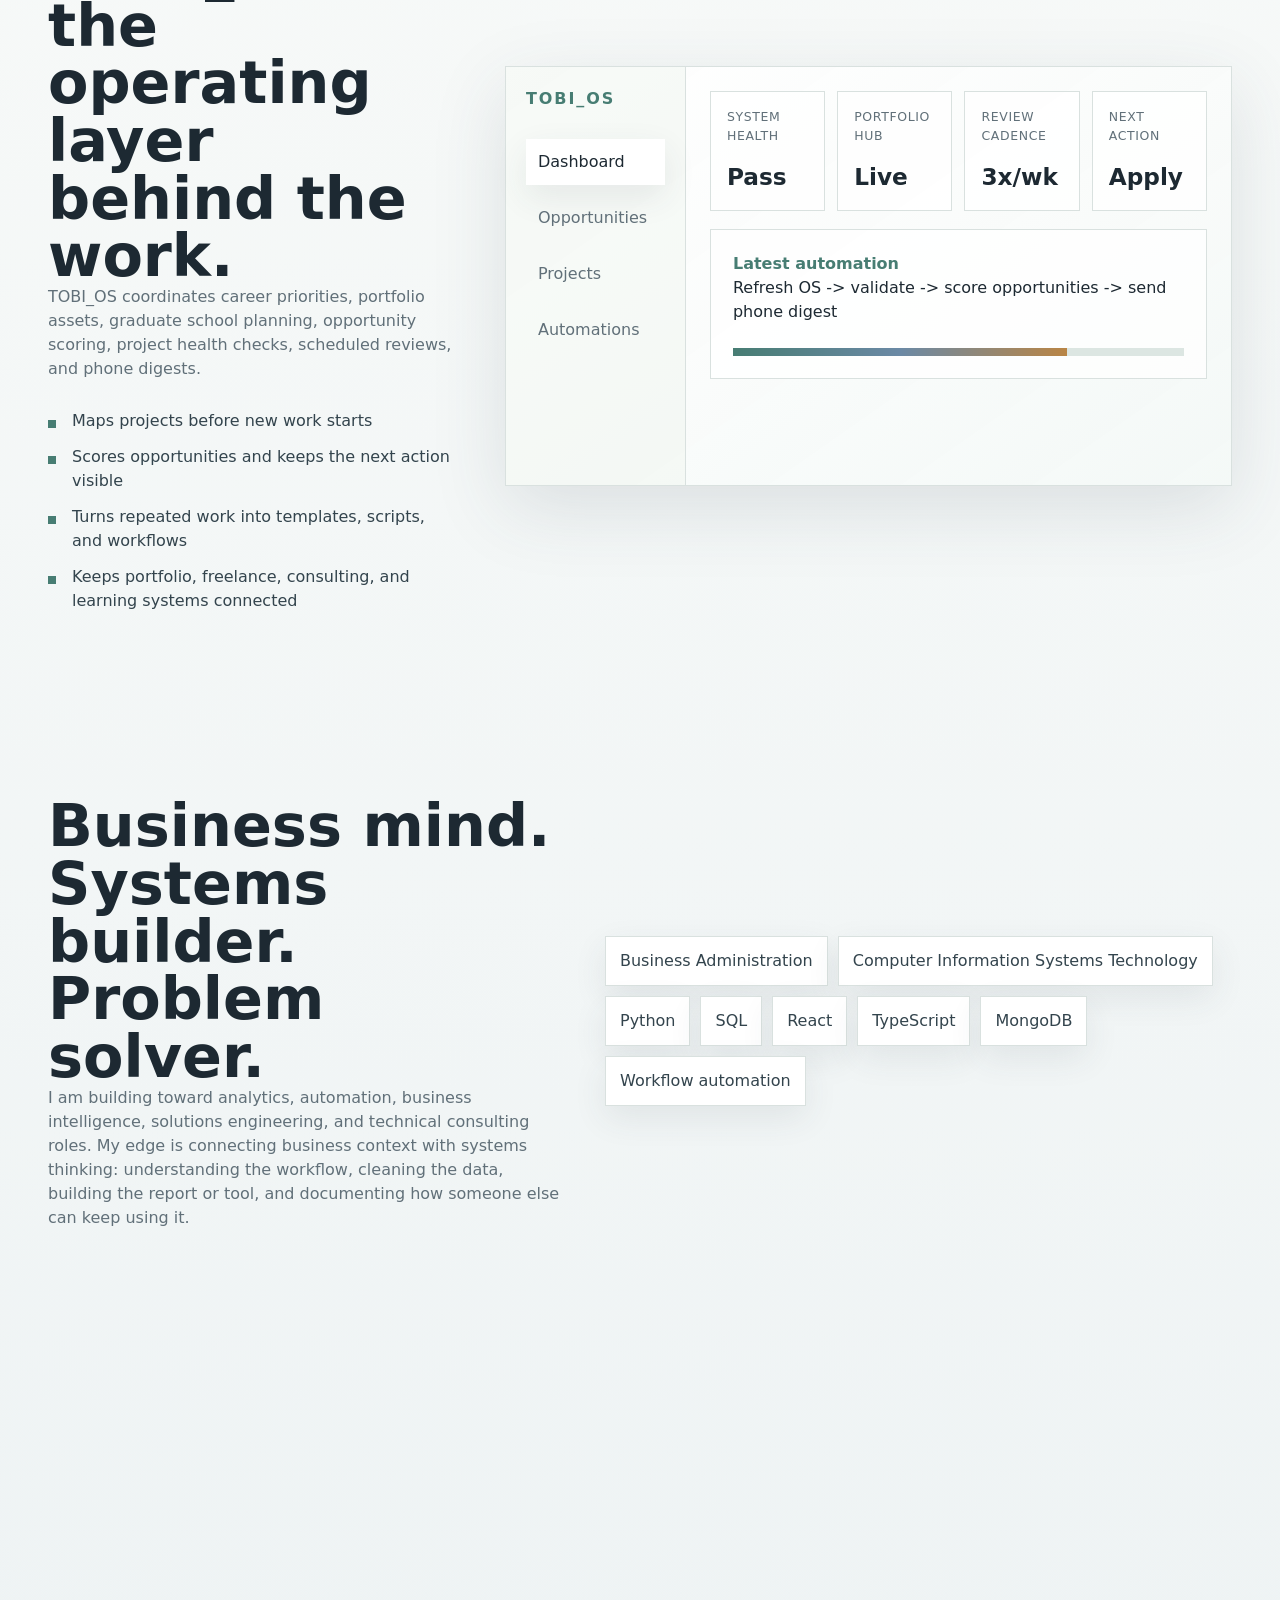
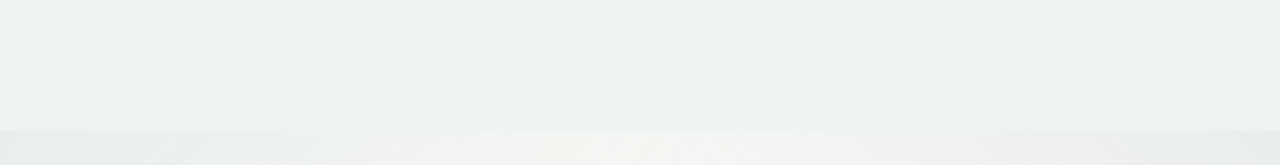
==== commit 2d850989: "Add AI learning agent case study" ====
--- a/index.html
+++ b/index.html
@@ -108,16 +108,16 @@
         </div>
         <dl class="proof-grid">
           <div>
-            <dt data-count="2">0</dt>
-            <dd>published analytics case studies</dd>
+            <dt data-count="4">0</dt>
+            <dd>public case studies</dd>
           </div>
           <div>
             <dt data-count="1">0</dt>
             <dd>full-stack business OS demo</dd>
           </div>
           <div>
-            <dt data-count="5">0</dt>
-            <dd>resume and role-positioning variants</dd>
+            <dt data-count="1">0</dt>
+            <dd>AI automation workflow</dd>
           </div>
         </dl>
       </section>
@@ -138,11 +138,12 @@
             <button type="button" class="project-tab active" data-project="operations">Operations Reporting</button>
             <button type="button" class="project-tab" data-project="crm">CRM Pipeline</button>
             <button type="button" class="project-tab" data-project="businessos">Business OS MVP</button>
+            <button type="button" class="project-tab" data-project="learningagent">AI Learning Agent</button>
           </div>
 
           <article class="project-spotlight" id="projectSpotlight">
             <div class="project-copy">
-              <span id="projectIndex">01 / 03</span>
+              <span id="projectIndex">01 / 04</span>
               <h3 id="projectTitle">Business Operations Reporting &amp; Automation System</h3>
               <p id="projectDescription">
                 A repeatable reporting workflow that cleans messy operations data with Python,
--- a/styles.css
+++ b/styles.css
@@ -568,7 +568,7 @@
 
 .project-meter span {
   display: block;
-  width: 33.333%;
+  width: 25%;
   height: 100%;
   background: linear-gradient(90deg, var(--teal), #6b89a5);
   transition: transform 260ms ease;
@@ -698,8 +698,238 @@
 }
 
 .project-image[data-project="crm"] img,
-.project-image[data-project="businessos"] img {
+.project-image[data-project="businessos"] img,
+.project-image[data-project="learningagent"] img {
   object-position: left top;
+}
+
+.case-study-page {
+  background: #f4f7f5;
+}
+
+.case-study-nav {
+  position: sticky;
+  top: 0;
+  z-index: 20;
+  min-height: 72px;
+  display: flex;
+  align-items: center;
+  justify-content: space-between;
+  gap: 24px;
+  padding: 12px max(24px, calc((100vw - var(--max)) / 2));
+  border-bottom: 1px solid var(--line);
+  background: rgba(247, 248, 245, 0.96);
+  backdrop-filter: blur(18px);
+}
+
+.case-study-main {
+  max-width: var(--max);
+  margin: 0 auto;
+  padding: 64px 28px 88px;
+}
+
+.case-study-hero {
+  min-height: 440px;
+  display: flex;
+  flex-direction: column;
+  justify-content: center;
+  padding: 64px 0;
+  border-bottom: 1px solid var(--line);
+}
+
+.case-study-eyebrow,
+.case-study-label,
+.case-study-heading > p {
+  margin: 0 0 14px;
+  color: var(--teal);
+  font-size: 0.78rem;
+  font-weight: 850;
+  letter-spacing: 0.08em;
+  text-transform: uppercase;
+}
+
+.case-study-hero h1 {
+  max-width: 900px;
+  font-size: clamp(3.2rem, 7vw, 6.5rem);
+  line-height: 0.94;
+}
+
+.case-study-lede {
+  max-width: 790px;
+  margin: 28px 0 0;
+  color: var(--muted);
+  font-size: 1.12rem;
+}
+
+.case-study-status {
+  display: flex;
+  flex-wrap: wrap;
+  gap: 10px;
+  margin-top: 30px;
+}
+
+.case-study-status span {
+  padding: 9px 12px;
+  border: 1px solid var(--line-strong);
+  background: #ffffff;
+  color: var(--soft);
+  font-size: 0.82rem;
+  font-weight: 800;
+}
+
+.case-study-metrics {
+  display: grid;
+  grid-template-columns: repeat(4, minmax(0, 1fr));
+  gap: 14px;
+  padding: 34px 0 72px;
+}
+
+.case-study-metrics article {
+  min-height: 190px;
+  padding: 22px;
+  border: 1px solid var(--line);
+  background: #ffffff;
+  box-shadow: var(--shadow-soft);
+}
+
+.case-study-metrics span {
+  color: var(--muted);
+  font-size: 0.78rem;
+  font-weight: 800;
+  text-transform: uppercase;
+}
+
+.case-study-metrics strong {
+  display: block;
+  margin-top: 18px;
+  color: var(--teal);
+  font-size: 3.2rem;
+  line-height: 1;
+}
+
+.case-study-metrics p {
+  margin: 16px 0 0;
+  color: var(--muted);
+}
+
+.case-study-band,
+.case-study-split,
+.case-study-footer {
+  border-top: 1px solid var(--line);
+}
+
+.case-study-band {
+  display: grid;
+  grid-template-columns: minmax(260px, 0.8fr) minmax(0, 1.2fr);
+  gap: 56px;
+  padding: 72px 0;
+}
+
+.case-study-heading h2,
+.case-study-split h2 {
+  font-size: clamp(2rem, 4vw, 3.8rem);
+}
+
+.workflow-steps {
+  display: grid;
+  gap: 0;
+  margin: 0;
+  padding: 0;
+  list-style: none;
+}
+
+.workflow-steps li {
+  display: grid;
+  grid-template-columns: 52px 1fr;
+  gap: 18px;
+  align-items: start;
+  padding: 18px 0;
+  border-bottom: 1px solid var(--line);
+}
+
+.workflow-steps strong {
+  color: var(--teal);
+}
+
+.workflow-steps span {
+  color: var(--soft);
+  font-size: 1.02rem;
+}
+
+.case-study-split {
+  display: grid;
+  grid-template-columns: repeat(2, minmax(0, 1fr));
+}
+
+.case-study-split > article {
+  padding: 72px 48px 72px 0;
+}
+
+.case-study-split > article + article {
+  padding-right: 0;
+  padding-left: 48px;
+  border-left: 1px solid var(--line);
+}
+
+.case-study-list {
+  display: grid;
+  gap: 12px;
+  margin: 28px 0 0;
+  padding-left: 20px;
+  color: var(--soft);
+}
+
+.run-evidence {
+  display: grid;
+  grid-template-columns: repeat(2, minmax(0, 1fr));
+  gap: 12px;
+  margin: 28px 0 0;
+}
+
+.run-evidence div {
+  padding: 18px;
+  border: 1px solid var(--line);
+  background: #ffffff;
+}
+
+.run-evidence dt {
+  color: var(--muted);
+  font-size: 0.78rem;
+  font-weight: 800;
+  text-transform: uppercase;
+}
+
+.run-evidence dd {
+  margin: 8px 0 0;
+  color: var(--text);
+  font-size: 2rem;
+  font-weight: 900;
+}
+
+.value-columns {
+  display: grid;
+  grid-template-columns: repeat(3, minmax(0, 1fr));
+  gap: 14px;
+}
+
+.value-columns p {
+  margin: 0;
+  padding: 22px;
+  border-left: 3px solid var(--teal);
+  background: #ffffff;
+  color: var(--soft);
+}
+
+.case-study-footer {
+  display: grid;
+  grid-template-columns: repeat(2, minmax(0, 1fr));
+  gap: 56px;
+  padding: 56px 0 0;
+}
+
+.case-study-footer p:not(.case-study-label) {
+  margin: 0;
+  color: var(--muted);
 }
 
 .service-grid {
@@ -1058,6 +1288,26 @@
   .service-grid {
     grid-template-columns: repeat(2, 1fr);
   }
+
+  .case-study-metrics {
+    grid-template-columns: repeat(2, minmax(0, 1fr));
+  }
+
+  .case-study-band,
+  .case-study-split,
+  .case-study-footer {
+    grid-template-columns: 1fr;
+  }
+
+  .case-study-split > article,
+  .case-study-split > article + article {
+    padding: 56px 0;
+    border-left: 0;
+  }
+
+  .case-study-split > article + article {
+    border-top: 1px solid var(--line);
+  }
 }
 
 @media (max-width: 720px) {
@@ -1116,4 +1366,35 @@
     border-right: 0;
     border-bottom: 1px solid var(--line);
   }
-}
+
+  .case-study-nav {
+    position: static;
+    align-items: flex-start;
+    flex-direction: column;
+    padding: 16px 18px;
+  }
+
+  .case-study-main {
+    padding: 24px 18px 64px;
+  }
+
+  .case-study-hero {
+    min-height: auto;
+    padding: 52px 0;
+  }
+
+  .case-study-hero h1 {
+    font-size: clamp(2.8rem, 14vw, 4.2rem);
+  }
+
+  .case-study-metrics,
+  .run-evidence,
+  .value-columns {
+    grid-template-columns: 1fr;
+  }
+
+  .case-study-band {
+    gap: 28px;
+    padding: 56px 0;
+  }
+}
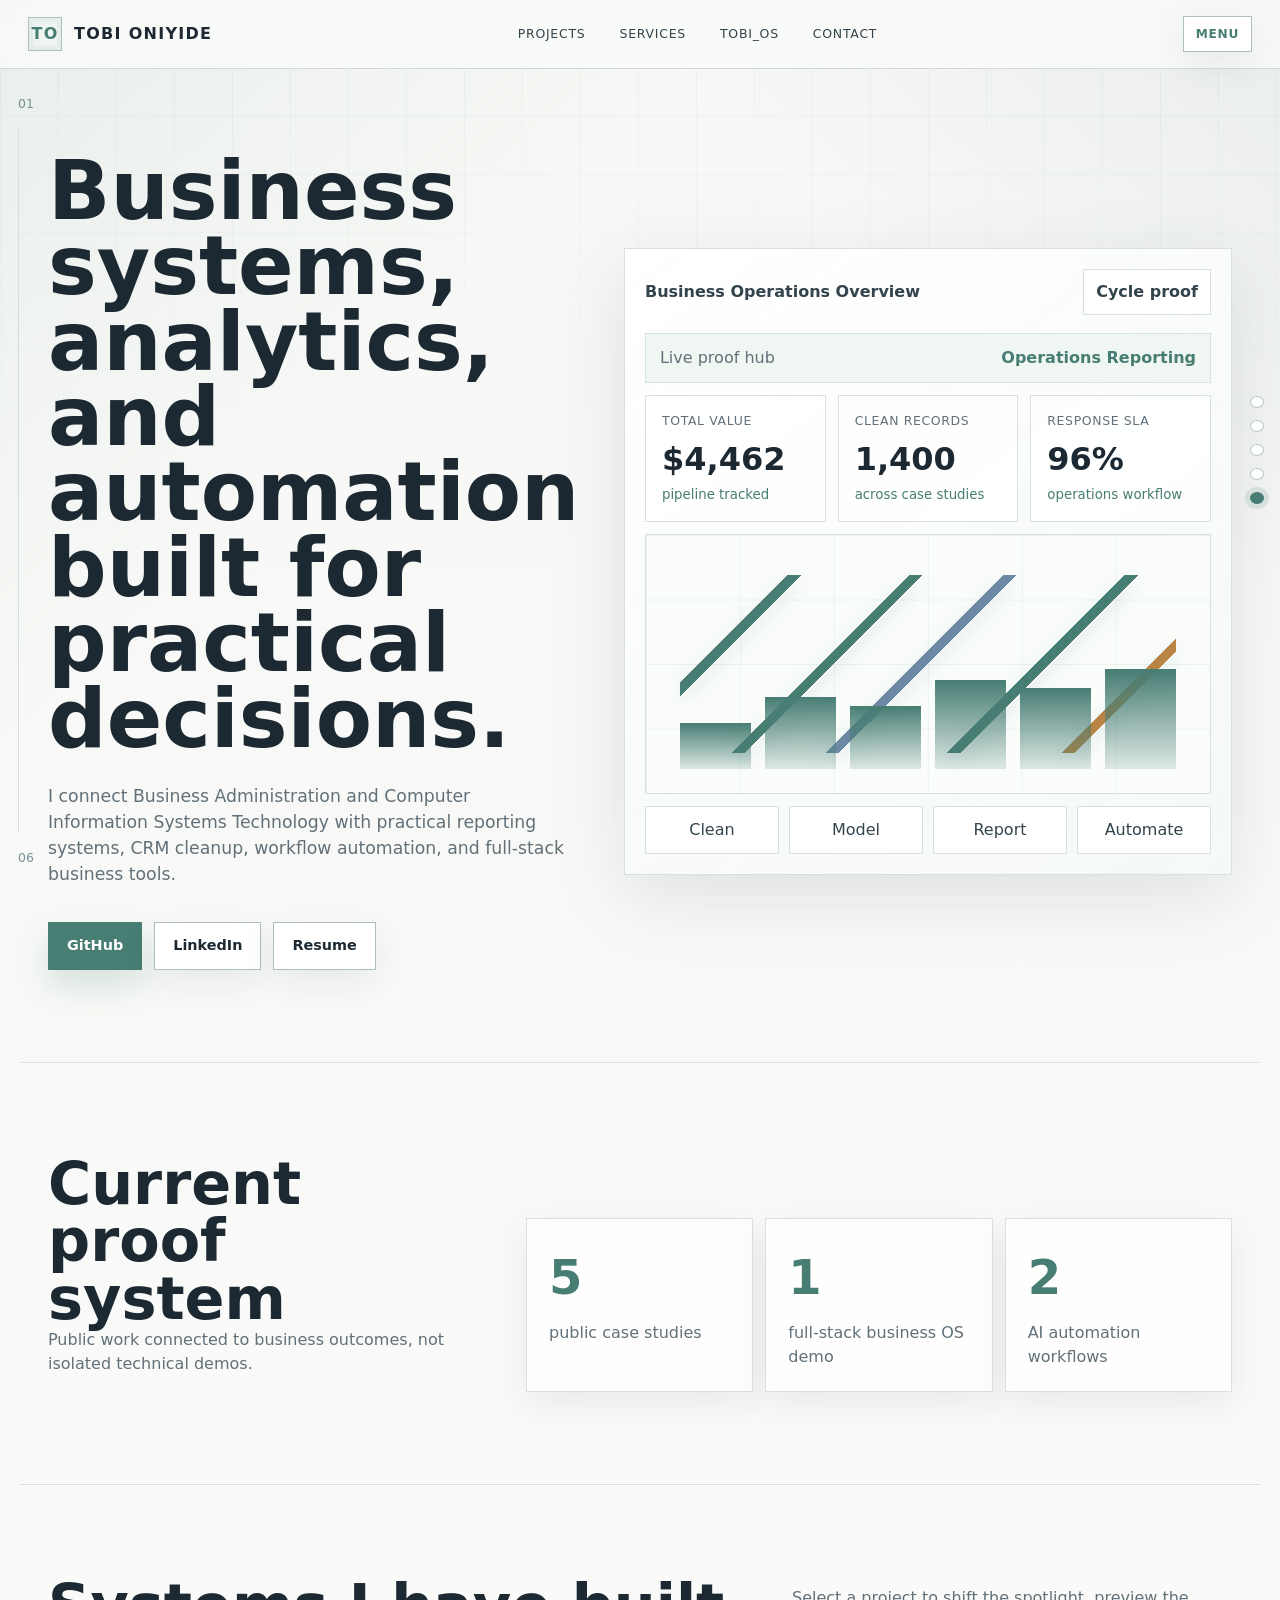
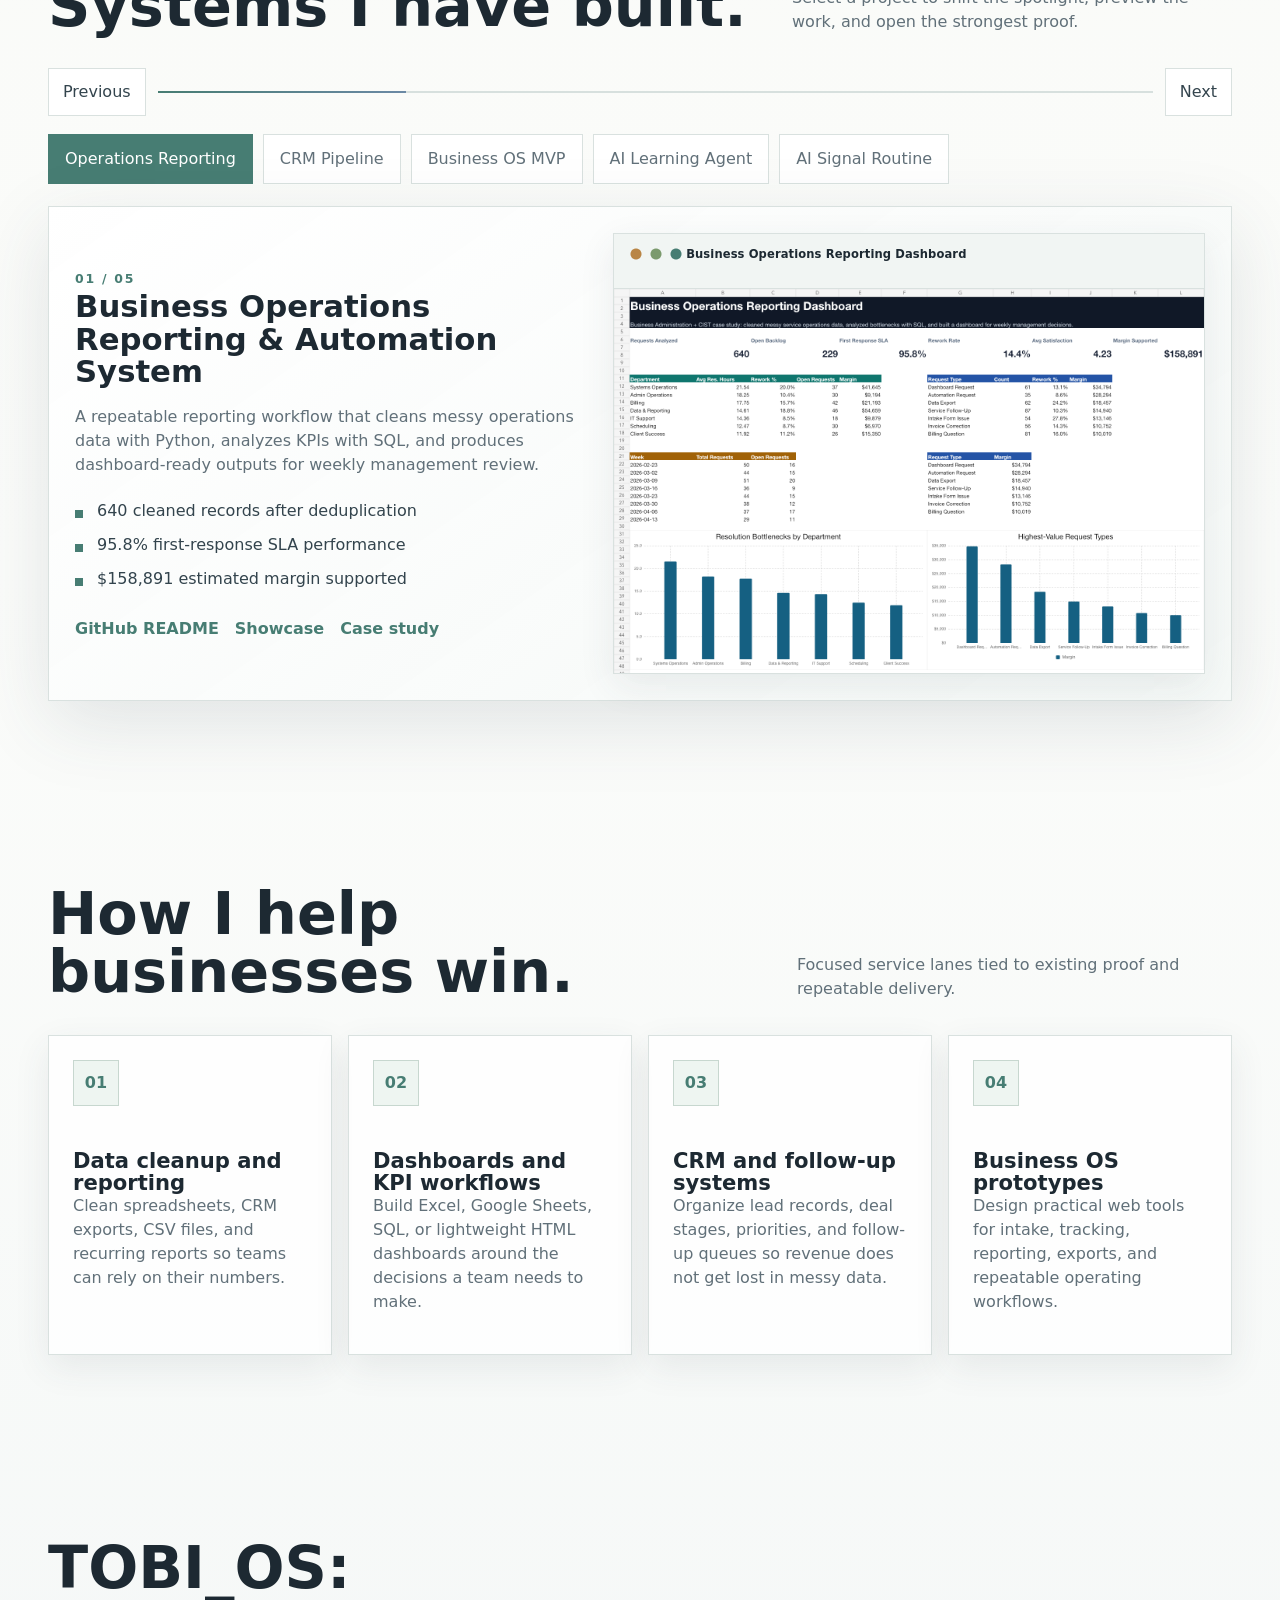
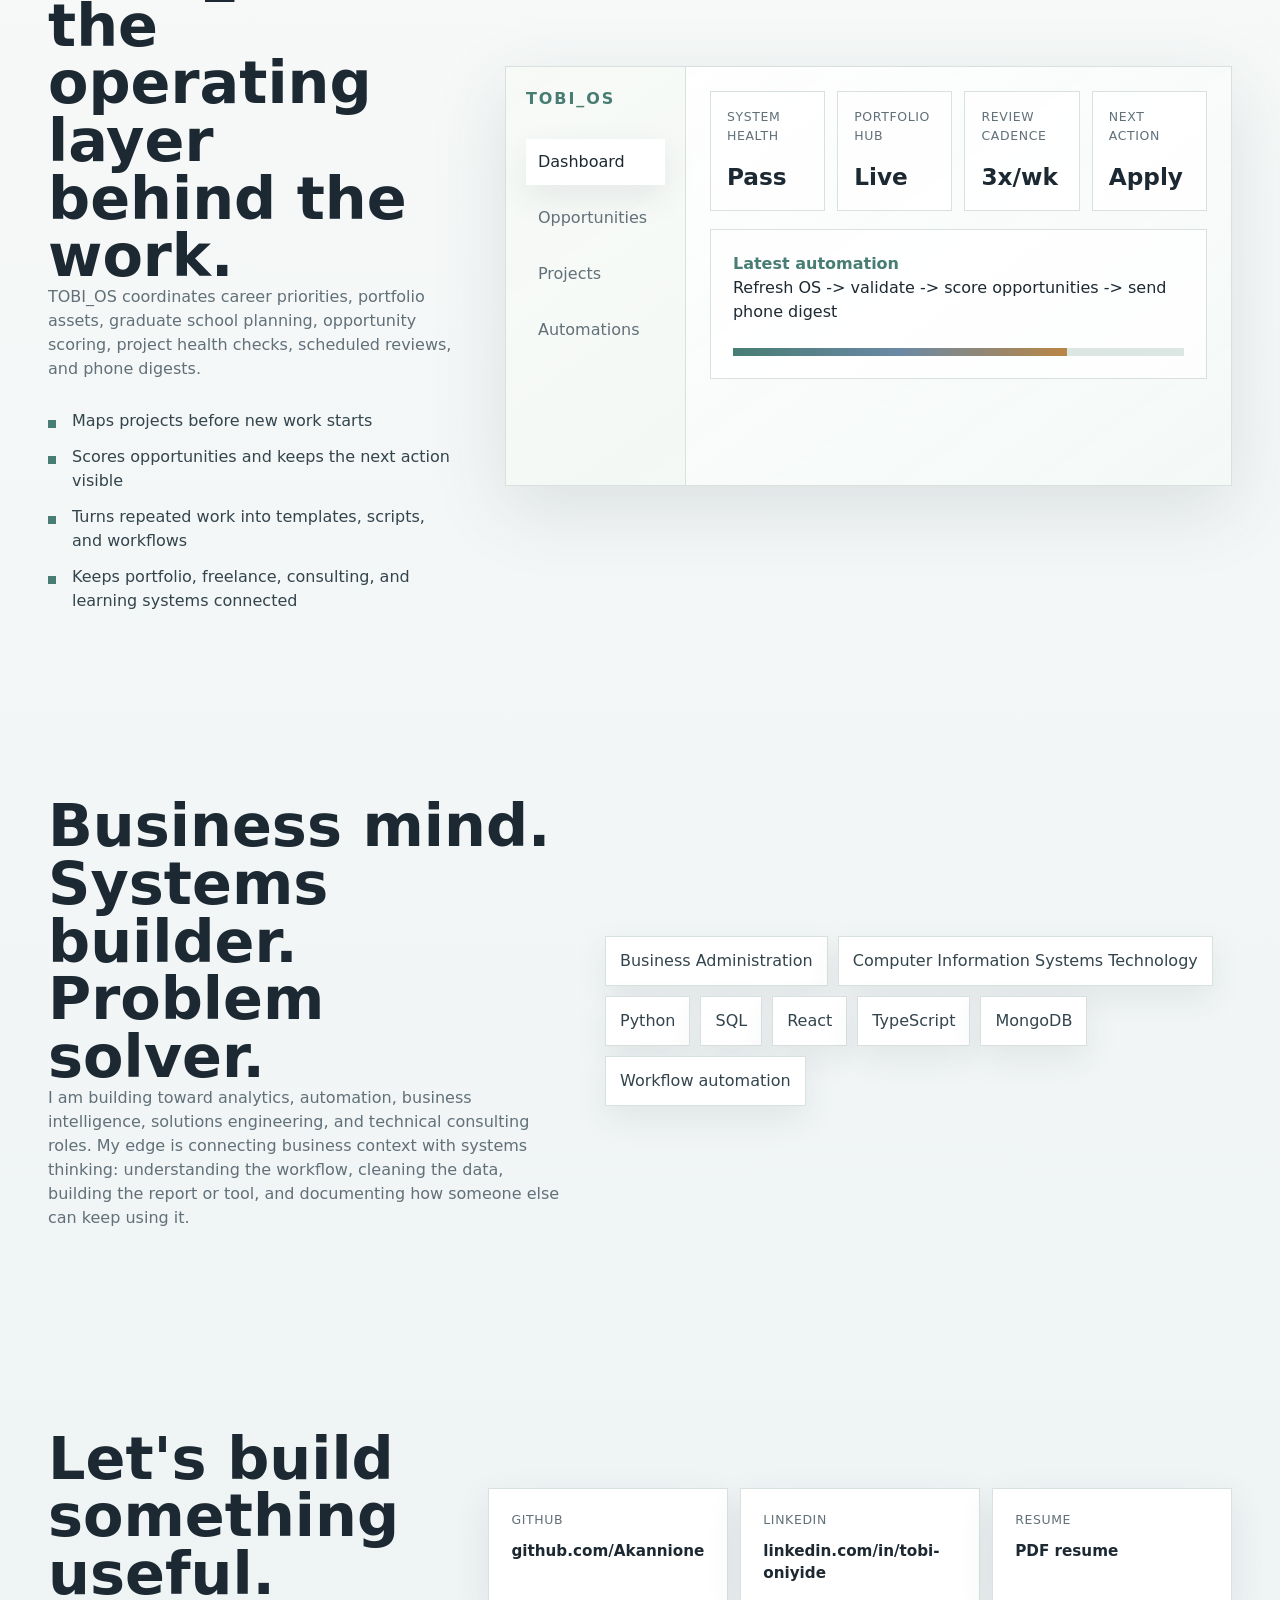
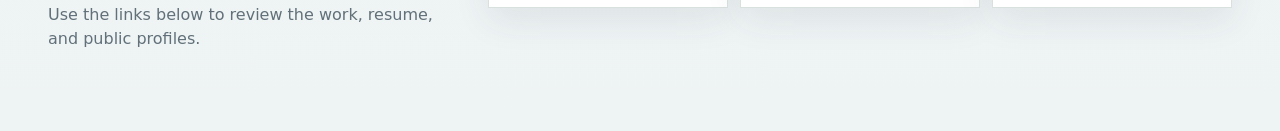
==== commit e7b6d711: "Publish AI Signal Routine case study Add the AI Signal Routine as the fifth public case study: spotl" ====
--- a/index.html
+++ b/index.html
@@ -108,7 +108,7 @@
         </div>
         <dl class="proof-grid">
           <div>
-            <dt data-count="4">0</dt>
+            <dt data-count="5">0</dt>
             <dd>public case studies</dd>
           </div>
           <div>
@@ -116,8 +116,8 @@
             <dd>full-stack business OS demo</dd>
           </div>
           <div>
-            <dt data-count="1">0</dt>
-            <dd>AI automation workflow</dd>
+            <dt data-count="2">0</dt>
+            <dd>AI automation workflows</dd>
           </div>
         </dl>
       </section>
@@ -139,11 +139,12 @@
             <button type="button" class="project-tab" data-project="crm">CRM Pipeline</button>
             <button type="button" class="project-tab" data-project="businessos">Business OS MVP</button>
             <button type="button" class="project-tab" data-project="learningagent">AI Learning Agent</button>
+            <button type="button" class="project-tab" data-project="aisignal">AI Signal Routine</button>
           </div>
 
           <article class="project-spotlight" id="projectSpotlight">
             <div class="project-copy">
-              <span id="projectIndex">01 / 04</span>
+              <span id="projectIndex">01 / 05</span>
               <h3 id="projectTitle">Business Operations Reporting &amp; Automation System</h3>
               <p id="projectDescription">
                 A repeatable reporting workflow that cleans messy operations data with Python,
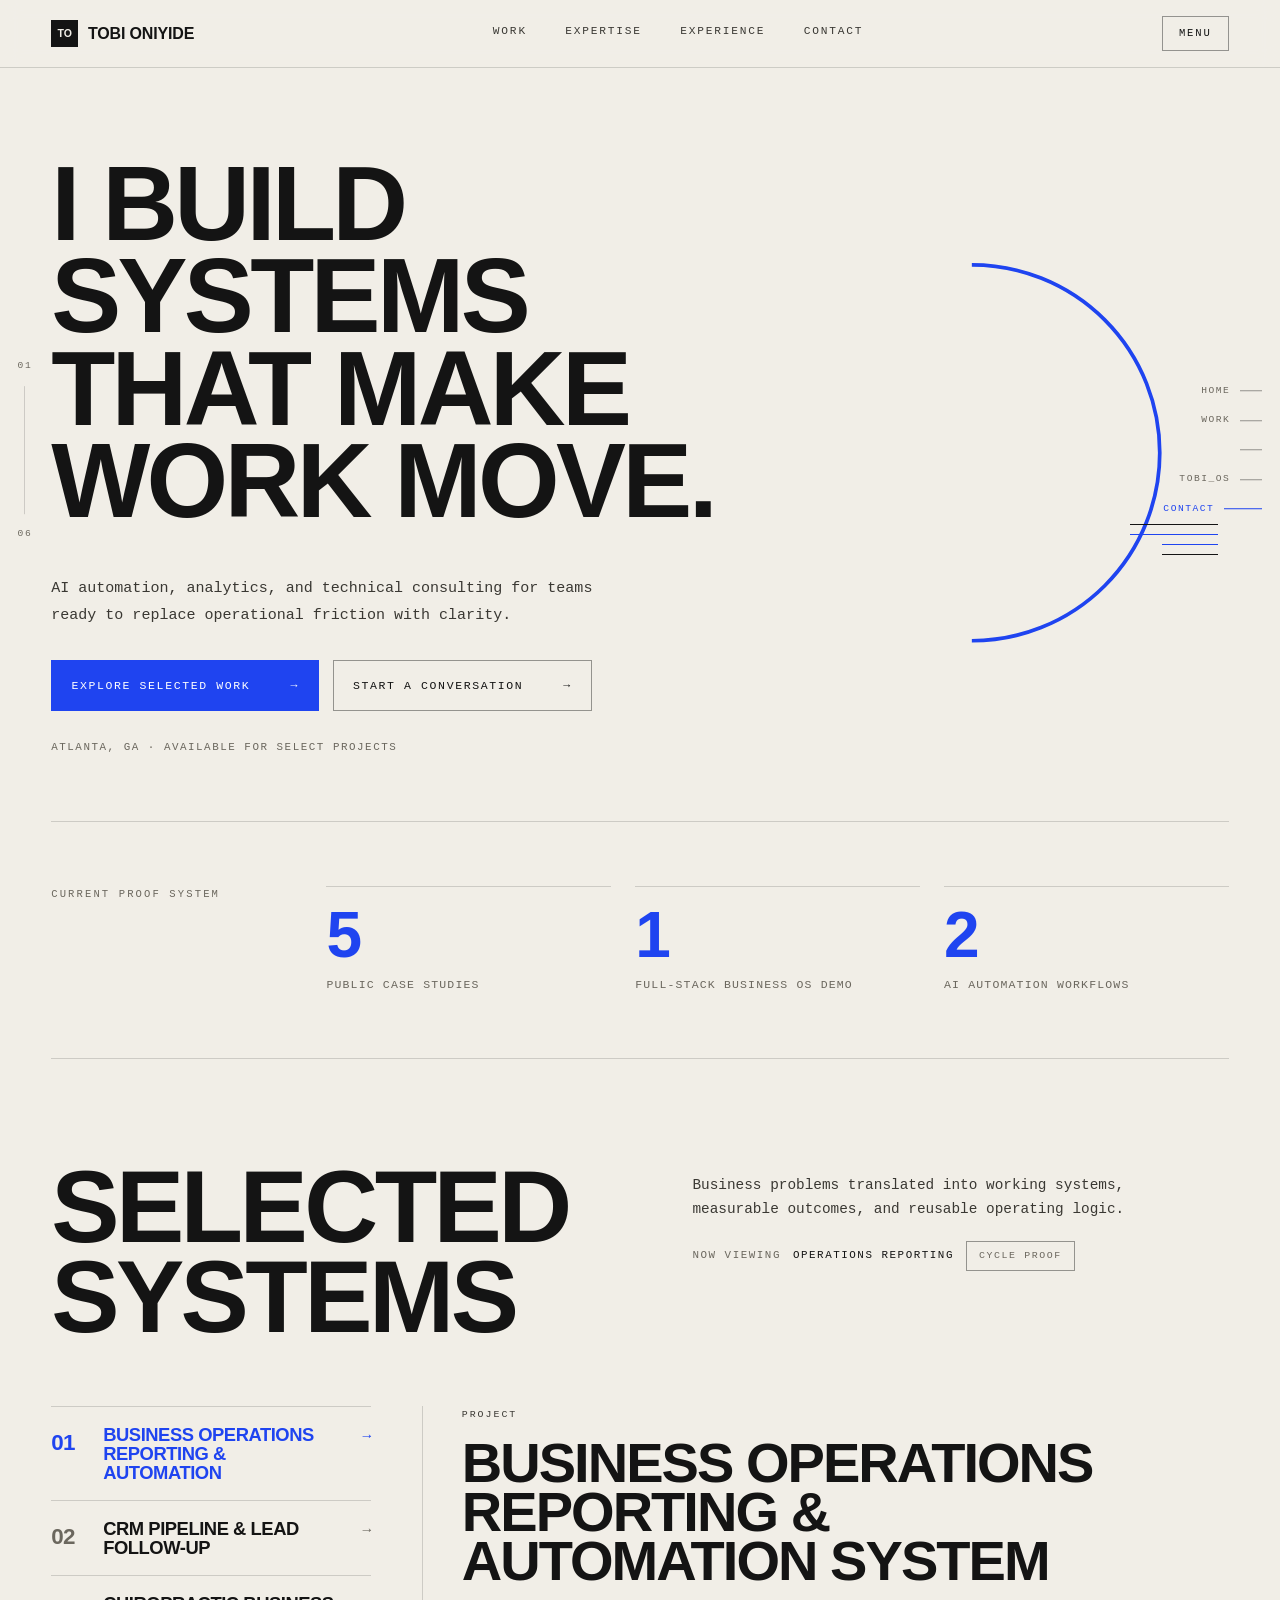
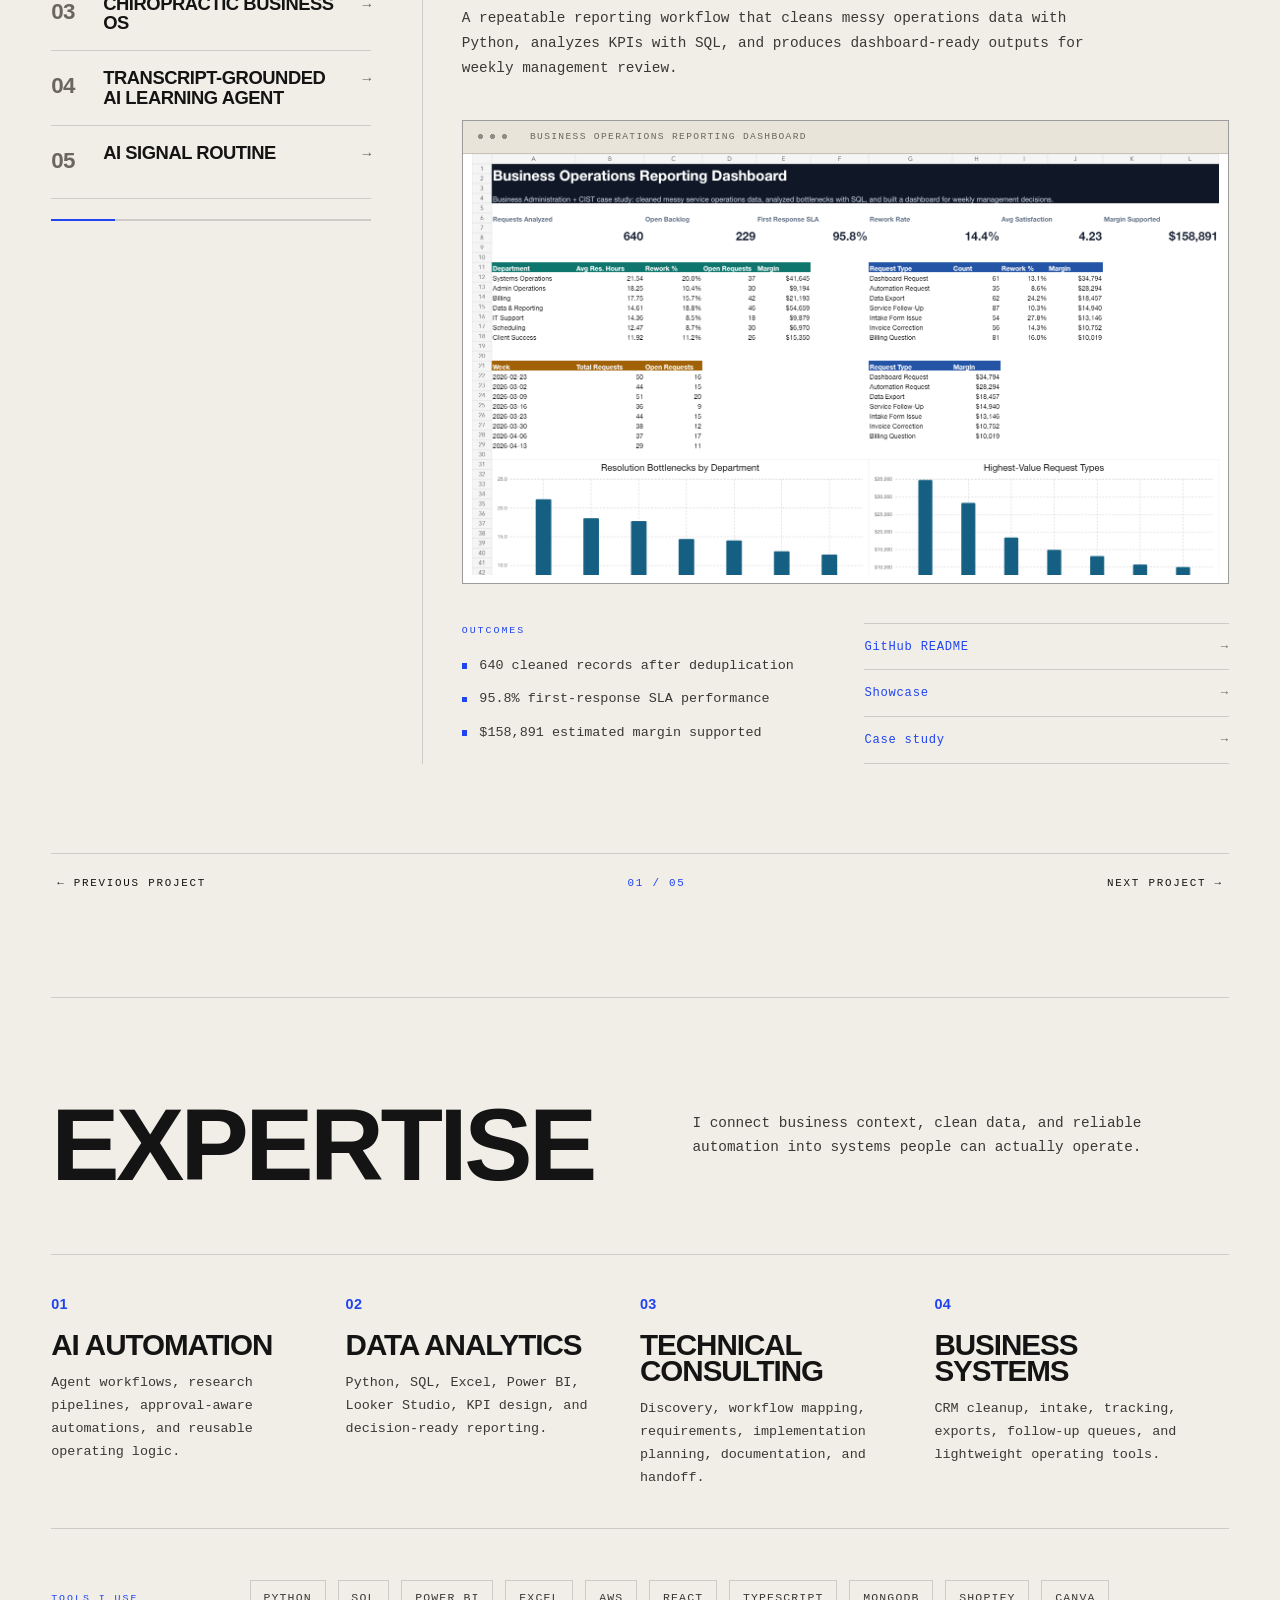
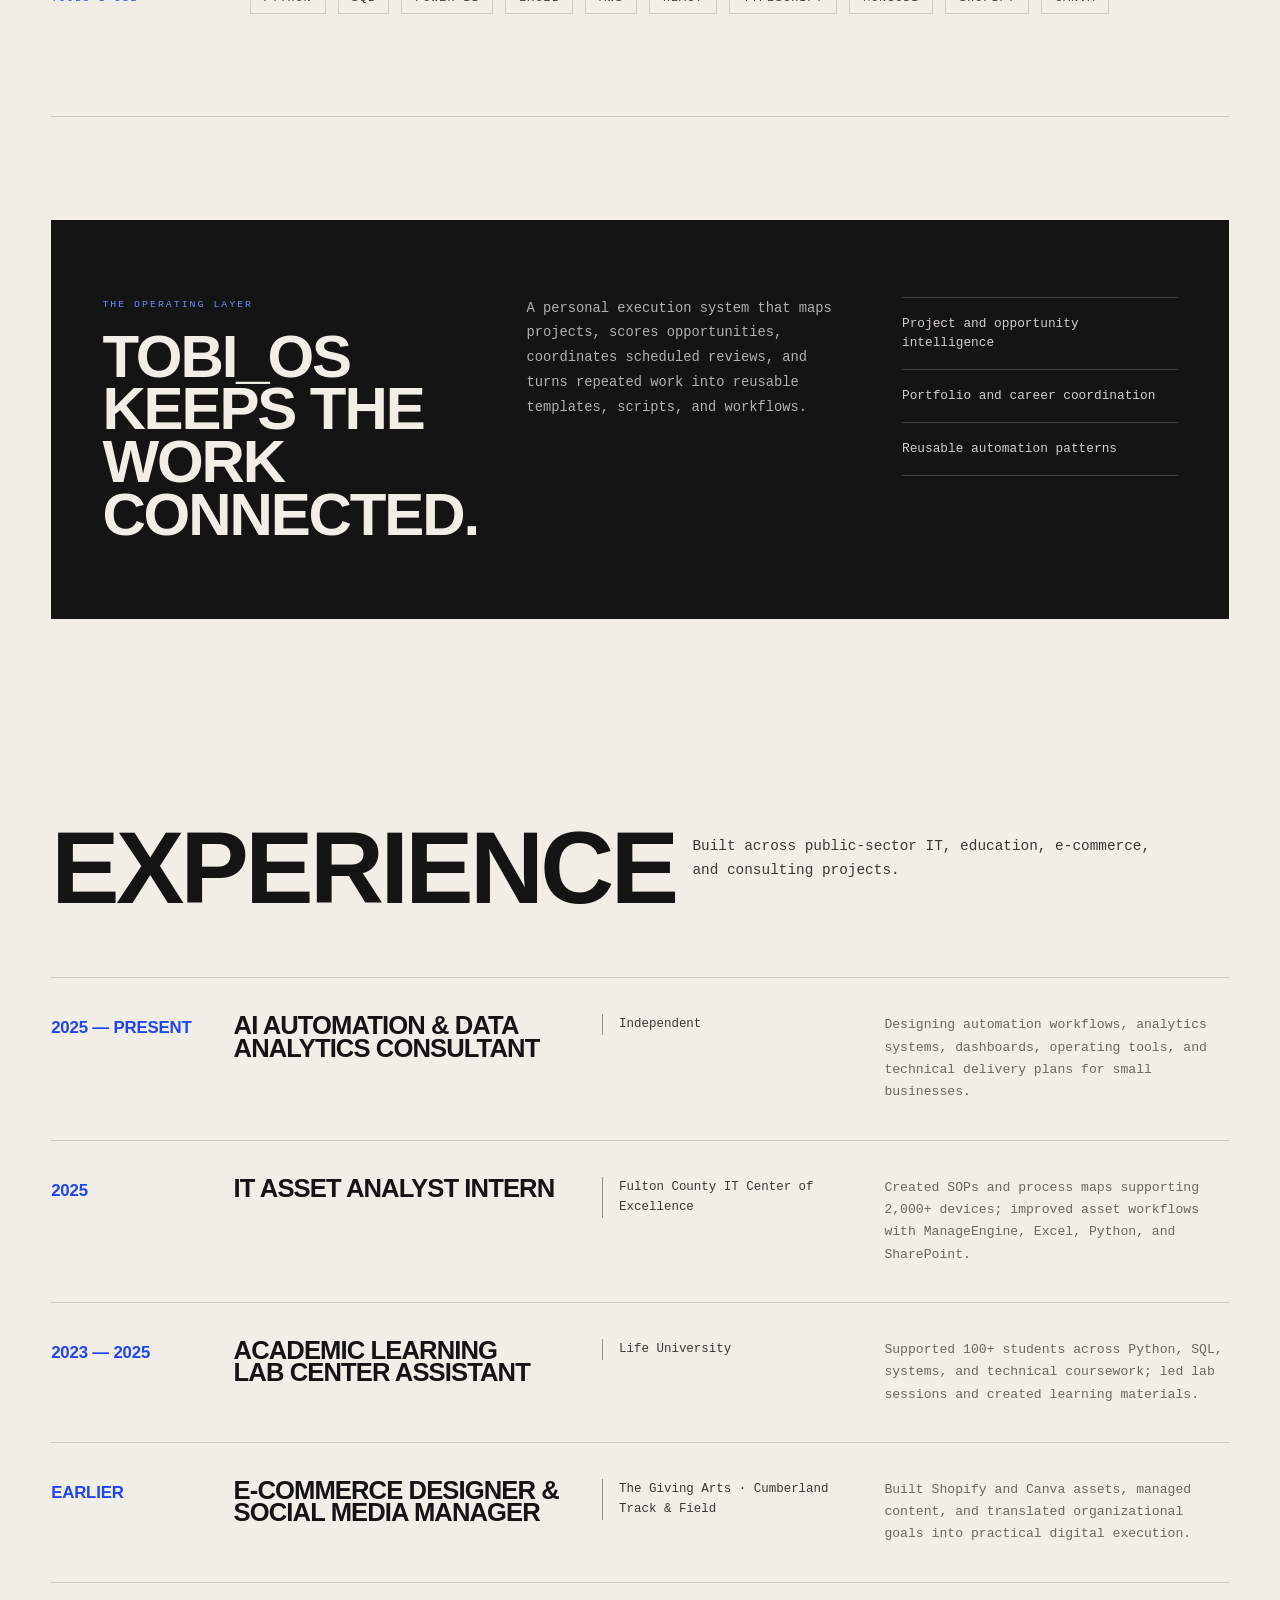
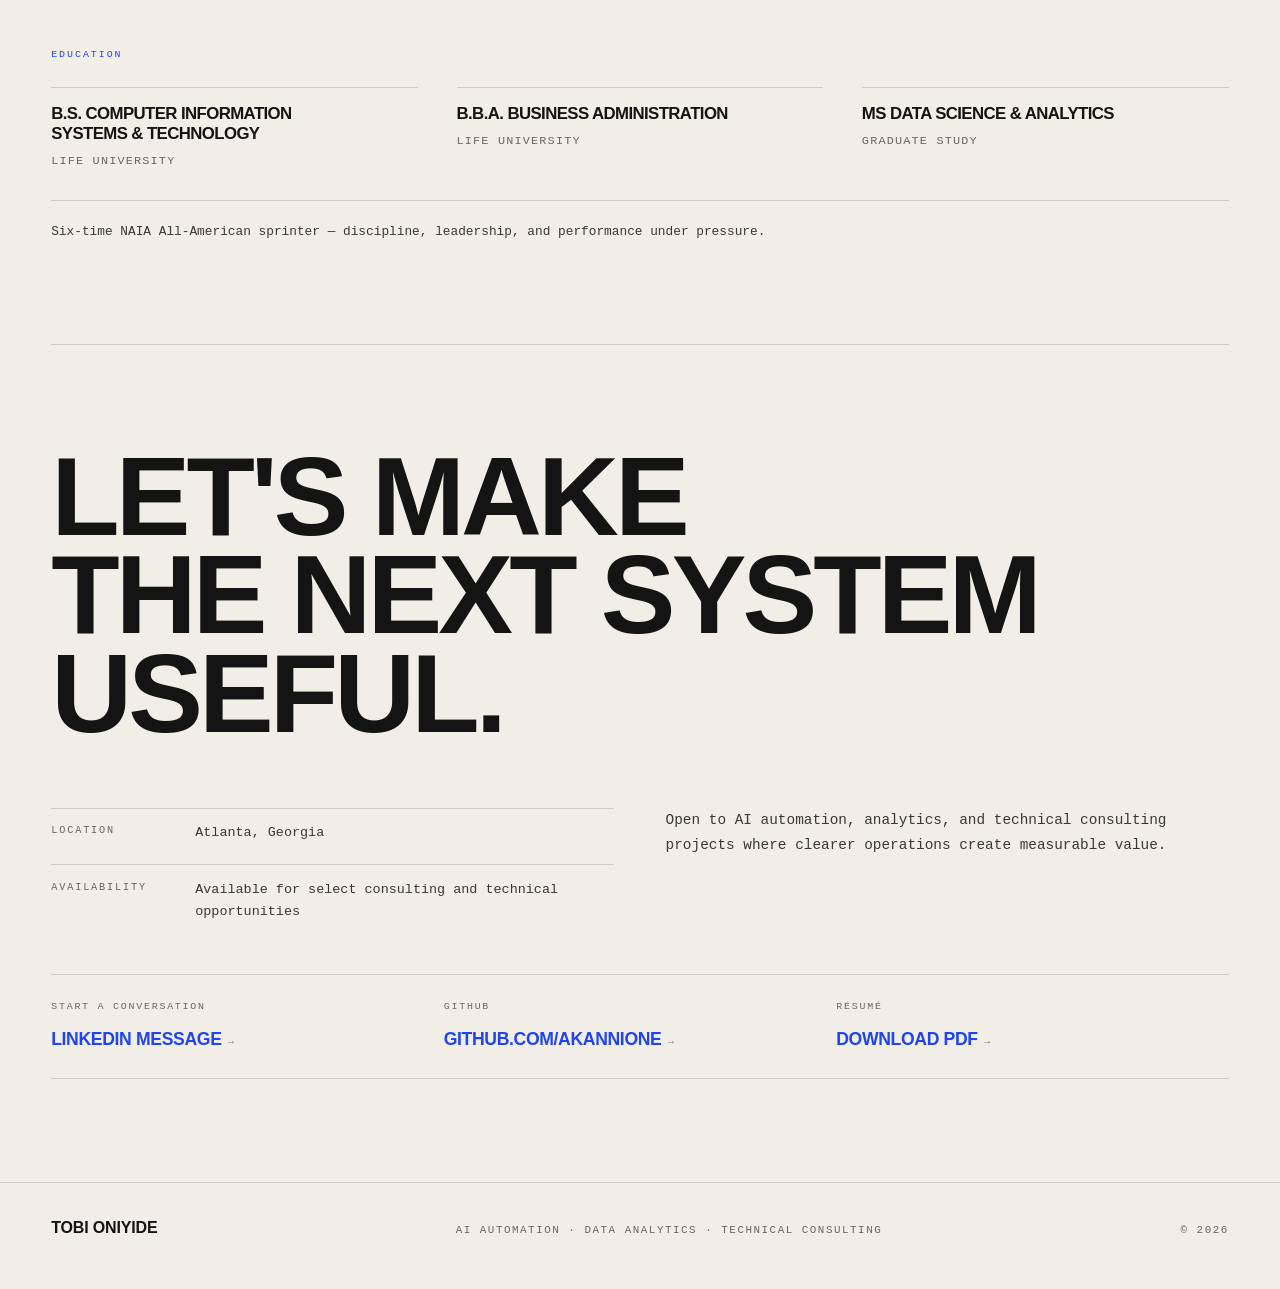
==== commit aa452cd4: "Restyle hub to the editorial design system Rebuild index.html and styles.css around the Swiss/editor" ====
--- a/index.html
+++ b/index.html
@@ -3,15 +3,18 @@
   <head>
     <meta charset="utf-8">
     <meta name="viewport" content="width=device-width, initial-scale=1">
-    <title>Tobi Oniyide | Analytics, Automation, and Business Systems Portfolio</title>
+    <title>Tobi Oniyide | AI Automation, Analytics &amp; Technical Consulting</title>
     <meta
       name="description"
-      content="Portfolio hub for Tobi Oniyide: analytics, automation, business intelligence, technical consulting systems, and AI operating workflows."
+      content="Portfolio hub for Tobi Oniyide: AI automation, analytics, business intelligence, technical consulting systems, and reusable operating workflows."
     >
     <link rel="icon" href="data:,">
     <link rel="stylesheet" href="styles.css">
+    <script>document.documentElement.classList.add('js');</script>
   </head>
   <body>
+    <a class="skip-link" href="#top">Skip to content</a>
+
     <div class="progress-rail" aria-hidden="true">
       <span class="rail-number">01</span>
       <div class="rail-line"><span id="scrollProgress"></span></div>
@@ -20,8 +23,8 @@
 
     <aside class="section-orbit" aria-label="Section navigation">
       <button type="button" class="orbit-dot active" data-target="top"><span>Home</span></button>
-      <button type="button" class="orbit-dot" data-target="projects"><span>Projects</span></button>
-      <button type="button" class="orbit-dot" data-target="services"><span>Services</span></button>
+      <button type="button" class="orbit-dot" data-target="projects"><span>Work</span></button>
+      <button type="button" class="orbit-dot" data-target="services"><span>Expertise</span></button>
       <button type="button" class="orbit-dot" data-target="system"><span>TOBI_OS</span></button>
       <button type="button" class="orbit-dot" data-target="contact"><span>Contact</span></button>
     </aside>
@@ -32,80 +35,49 @@
         <span>Tobi Oniyide</span>
       </a>
       <nav class="nav" aria-label="Primary navigation">
-        <a href="#projects">Projects</a>
-        <a href="#services">Services</a>
-        <a href="#system">TOBI_OS</a>
+        <a href="#projects">Work</a>
+        <a href="#services">Expertise</a>
+        <a href="#experience">Experience</a>
         <a href="#contact">Contact</a>
       </nav>
       <button class="command-open" type="button" id="openCommand">Menu</button>
     </header>
 
     <main id="top">
-      <section class="hero section reveal">
+      <section class="hero reveal">
         <div class="hero-copy">
-          <h1>Business systems, analytics, and automation built for practical decisions.</h1>
-          <p>
-            I connect Business Administration and Computer Information Systems Technology with
-            practical reporting systems, CRM cleanup, workflow automation, and full-stack business tools.
+          <h1>
+            <span>I build</span>
+            <span>systems</span>
+            <span>that make</span>
+            <span>work move.</span>
+          </h1>
+          <p class="hero-lede">
+            AI automation, analytics, and technical consulting for teams ready to replace
+            operational friction with clarity.
           </p>
           <div class="actions" aria-label="Primary links">
-            <a class="button primary" href="https://github.com/Akannione">GitHub</a>
-            <a class="button" href="https://www.linkedin.com/in/tobi-oniyide/">LinkedIn</a>
-            <a class="button" href="assets/docs/tobi_oniyide_master_resume.pdf">Resume</a>
-          </div>
-        </div>
-
-        <div class="hero-system" aria-label="Interactive analytics system preview">
-          <div class="system-topbar">
-            <span>Business Operations Overview</span>
-            <button type="button" id="cycleProject">Cycle proof</button>
-          </div>
-          <div class="live-status">
-            <span>Live proof hub</span>
-            <strong id="activeSignal">Operations Reporting</strong>
-          </div>
-          <div class="metric-board">
-            <article>
-              <span>Total value</span>
-              <strong data-count="4462">$0</strong>
-              <small>pipeline tracked</small>
-            </article>
-            <article>
-              <span>Clean records</span>
-              <strong data-count="1400">0</strong>
-              <small>across case studies</small>
-            </article>
-            <article>
-              <span>Response SLA</span>
-              <strong data-count="96">0%</strong>
-              <small>operations workflow</small>
-            </article>
-          </div>
-          <div class="chart-stage">
-            <div class="chart-line" aria-hidden="true"></div>
-            <div class="chart-bars" aria-hidden="true">
-              <span style="--h: 42%"></span>
-              <span style="--h: 66%"></span>
-              <span style="--h: 58%"></span>
-              <span style="--h: 82%"></span>
-              <span style="--h: 74%"></span>
-              <span style="--h: 92%"></span>
-            </div>
-          </div>
-          <div class="pipeline-strip">
-            <span>Clean</span>
-            <span>Model</span>
-            <span>Report</span>
-            <span>Automate</span>
+            <a class="button primary" href="#projects">Explore selected work <span aria-hidden="true">&#8594;</span></a>
+            <a class="button" href="#contact">Start a conversation <span aria-hidden="true">&#8594;</span></a>
+          </div>
+          <p class="hero-meta">Atlanta, GA &middot; Available for select projects</p>
+        </div>
+
+        <div class="hero-mark" aria-hidden="true">
+          <svg viewBox="0 0 220 320" fill="none" xmlns="http://www.w3.org/2000/svg">
+            <path d="M12 8 A 152 152 0 1 1 12 312" stroke="currentColor" stroke-width="3" />
+          </svg>
+          <div class="hero-ticks">
+            <span></span>
+            <span class="accent"></span>
+            <span class="accent short"></span>
+            <span class="short"></span>
           </div>
         </div>
       </section>
 
       <section class="proof-band reveal" aria-labelledby="proof-heading">
-        <div>
-          <h2 id="proof-heading">Current proof system</h2>
-          <p>Public work connected to business outcomes, not isolated technical demos.</p>
-        </div>
+        <h2 id="proof-heading" class="proof-title">Current proof system</h2>
         <dl class="proof-grid">
           <div>
             <dt data-count="5">0</dt>
@@ -124,150 +96,263 @@
 
       <section class="section projects reveal" id="projects" aria-labelledby="projects-heading">
         <div class="section-heading">
-          <h2 id="projects-heading">Systems I have built.</h2>
-          <p>Select a project to shift the spotlight, preview the work, and open the strongest proof.</p>
+          <h2 id="projects-heading">Selected<br>systems</h2>
+          <div class="section-aside">
+            <p>
+              Business problems translated into working systems, measurable outcomes, and
+              reusable operating logic.
+            </p>
+            <p class="now-viewing">
+              Now viewing <strong id="activeSignal">Operations Reporting</strong>
+              <button type="button" id="cycleProject">Cycle proof</button>
+            </p>
+          </div>
         </div>
 
         <div class="project-shell">
-          <div class="project-controls">
-            <button type="button" id="previousProject">Previous</button>
+          <div class="project-tabs" role="group" aria-label="Featured projects">
+            <button type="button" class="project-tab active" data-project="operations">
+              <span class="tab-number">01</span>
+              <span class="tab-name">Business Operations Reporting &amp; Automation</span>
+              <span class="tab-arrow" aria-hidden="true">&#8594;</span>
+            </button>
+            <button type="button" class="project-tab" data-project="crm">
+              <span class="tab-number">02</span>
+              <span class="tab-name">CRM Pipeline &amp; Lead Follow-Up</span>
+              <span class="tab-arrow" aria-hidden="true">&#8594;</span>
+            </button>
+            <button type="button" class="project-tab" data-project="businessos">
+              <span class="tab-number">03</span>
+              <span class="tab-name">Chiropractic Business OS</span>
+              <span class="tab-arrow" aria-hidden="true">&#8594;</span>
+            </button>
+            <button type="button" class="project-tab" data-project="learningagent">
+              <span class="tab-number">04</span>
+              <span class="tab-name">Transcript-Grounded AI Learning Agent</span>
+              <span class="tab-arrow" aria-hidden="true">&#8594;</span>
+            </button>
+            <button type="button" class="project-tab" data-project="aisignal">
+              <span class="tab-number">05</span>
+              <span class="tab-name">AI Signal Routine</span>
+              <span class="tab-arrow" aria-hidden="true">&#8594;</span>
+            </button>
             <div class="project-meter" aria-hidden="true"><span id="projectMeter"></span></div>
-            <button type="button" id="nextProject">Next</button>
-          </div>
-          <div class="project-tabs" role="tablist" aria-label="Featured projects">
-            <button type="button" class="project-tab active" data-project="operations">Operations Reporting</button>
-            <button type="button" class="project-tab" data-project="crm">CRM Pipeline</button>
-            <button type="button" class="project-tab" data-project="businessos">Business OS MVP</button>
-            <button type="button" class="project-tab" data-project="learningagent">AI Learning Agent</button>
-            <button type="button" class="project-tab" data-project="aisignal">AI Signal Routine</button>
           </div>
 
           <article class="project-spotlight" id="projectSpotlight">
             <div class="project-copy">
-              <span id="projectIndex">01 / 05</span>
+              <p class="spotlight-eyebrow">Project</p>
               <h3 id="projectTitle">Business Operations Reporting &amp; Automation System</h3>
               <p id="projectDescription">
                 A repeatable reporting workflow that cleans messy operations data with Python,
                 analyzes KPIs with SQL, and produces dashboard-ready outputs for weekly management review.
               </p>
-              <ul class="result-list" id="projectResults">
-                <li>640 cleaned records after deduplication</li>
-                <li>95.8% first-response SLA performance</li>
-                <li>$158,891 estimated margin supported</li>
-              </ul>
-              <div class="link-row" id="projectLinks">
-                <a href="https://github.com/Akannione/business-operations-reporting-system">GitHub README</a>
-                <a href="https://htmlpreview.github.io/?https://github.com/Akannione/business-operations-reporting-system/blob/main/reports/portfolio_showcase.html">Showcase</a>
-                <a href="https://github.com/Akannione/business-operations-reporting-system/blob/main/case_study.md">Case study</a>
-              </div>
             </div>
+
             <figure class="project-image" data-project="operations" data-label="Business Operations Reporting Dashboard">
               <img id="projectImage" src="assets/images/business_operations_dashboard.png" alt="Dashboard preview for operations reporting project">
             </figure>
-          </article>
+
+            <div class="project-detail">
+              <div class="detail-block">
+                <p class="detail-label">Outcomes</p>
+                <ul class="result-list" id="projectResults">
+                  <li>640 cleaned records after deduplication</li>
+                  <li>95.8% first-response SLA performance</li>
+                  <li>$158,891 estimated margin supported</li>
+                </ul>
+              </div>
+              <div class="detail-block">
+                <div class="link-row" id="projectLinks">
+                  <a href="https://github.com/Akannione/business-operations-reporting-system">GitHub README</a>
+                  <a href="https://htmlpreview.github.io/?https://github.com/Akannione/business-operations-reporting-system/blob/main/reports/portfolio_showcase.html">Showcase</a>
+                  <a href="https://github.com/Akannione/business-operations-reporting-system/blob/main/case_study.md">Case study</a>
+                </div>
+              </div>
+            </div>
+          </article>
+
+          <div class="project-controls">
+            <button type="button" id="previousProject"><span aria-hidden="true">&#8592;</span> Previous project</button>
+            <span id="projectIndex">01 / 05</span>
+            <button type="button" id="nextProject">Next project <span aria-hidden="true">&#8594;</span></button>
+          </div>
         </div>
       </section>
 
       <section class="section services reveal" id="services" aria-labelledby="services-heading">
         <div class="section-heading">
-          <h2 id="services-heading">How I help businesses win.</h2>
-          <p>Focused service lanes tied to existing proof and repeatable delivery.</p>
+          <h2 id="services-heading">Expertise</h2>
+          <div class="section-aside">
+            <p>
+              I connect business context, clean data, and reliable automation into systems
+              people can actually operate.
+            </p>
+          </div>
         </div>
         <div class="service-grid">
           <article>
             <span class="service-icon">01</span>
-            <h3>Data cleanup and reporting</h3>
-            <p>Clean spreadsheets, CRM exports, CSV files, and recurring reports so teams can rely on their numbers.</p>
+            <h3>AI automation</h3>
+            <p>Agent workflows, research pipelines, approval-aware automations, and reusable operating logic.</p>
           </article>
           <article>
             <span class="service-icon">02</span>
-            <h3>Dashboards and KPI workflows</h3>
-            <p>Build Excel, Google Sheets, SQL, or lightweight HTML dashboards around the decisions a team needs to make.</p>
+            <h3>Data analytics</h3>
+            <p>Python, SQL, Excel, Power BI, Looker Studio, KPI design, and decision-ready reporting.</p>
           </article>
           <article>
             <span class="service-icon">03</span>
-            <h3>CRM and follow-up systems</h3>
-            <p>Organize lead records, deal stages, priorities, and follow-up queues so revenue does not get lost in messy data.</p>
+            <h3>Technical consulting</h3>
+            <p>Discovery, workflow mapping, requirements, implementation planning, documentation, and handoff.</p>
           </article>
           <article>
             <span class="service-icon">04</span>
-            <h3>Business OS prototypes</h3>
-            <p>Design practical web tools for intake, tracking, reporting, exports, and repeatable operating workflows.</p>
-          </article>
+            <h3>Business systems</h3>
+            <p>CRM cleanup, intake, tracking, exports, follow-up queues, and lightweight operating tools.</p>
+          </article>
+        </div>
+        <div class="tool-strip">
+          <p class="detail-label">Tools I use</p>
+          <ul>
+            <li>Python</li>
+            <li>SQL</li>
+            <li>Power BI</li>
+            <li>Excel</li>
+            <li>AWS</li>
+            <li>React</li>
+            <li>TypeScript</li>
+            <li>MongoDB</li>
+            <li>Shopify</li>
+            <li>Canva</li>
+          </ul>
         </div>
       </section>
 
       <section class="section os-section reveal" id="system" aria-labelledby="os-heading">
-        <div class="os-copy">
-          <h2 id="os-heading">TOBI_OS: the operating layer behind the work.</h2>
-          <p>
-            TOBI_OS coordinates career priorities, portfolio assets, graduate school planning,
-            opportunity scoring, project health checks, scheduled reviews, and phone digests.
+        <div class="os-panel">
+          <div class="os-copy">
+            <p class="os-eyebrow">The operating layer</p>
+            <h2 id="os-heading">TOBI_OS keeps the work connected.</h2>
+          </div>
+          <p class="os-body">
+            A personal execution system that maps projects, scores opportunities, coordinates
+            scheduled reviews, and turns repeated work into reusable templates, scripts, and workflows.
           </p>
           <ul class="check-list">
-            <li>Maps projects before new work starts</li>
-            <li>Scores opportunities and keeps the next action visible</li>
-            <li>Turns repeated work into templates, scripts, and workflows</li>
-            <li>Keeps portfolio, freelance, consulting, and learning systems connected</li>
+            <li>Project and opportunity intelligence</li>
+            <li>Portfolio and career coordination</li>
+            <li>Reusable automation patterns</li>
           </ul>
         </div>
-        <div class="os-console">
-          <div class="console-sidebar">
-            <span>TOBI_OS</span>
-            <button class="active" type="button">Dashboard</button>
-            <button type="button">Opportunities</button>
-            <button type="button">Projects</button>
-            <button type="button">Automations</button>
-          </div>
-          <div class="console-main">
-            <div class="console-grid">
-              <article><span>System health</span><strong>Pass</strong></article>
-              <article><span>Portfolio hub</span><strong>Live</strong></article>
-              <article><span>Review cadence</span><strong>3x/wk</strong></article>
-              <article><span>Next action</span><strong>Apply</strong></article>
+      </section>
+
+      <section class="section experience reveal" id="experience" aria-labelledby="experience-heading">
+        <div class="section-heading">
+          <h2 id="experience-heading">Experience</h2>
+          <div class="section-aside">
+            <p>Built across public-sector IT, education, e-commerce, and consulting projects.</p>
+          </div>
+        </div>
+
+        <ol class="timeline">
+          <li>
+            <span class="timeline-year">2025 &mdash; Present</span>
+            <h3>AI automation &amp; data analytics consultant</h3>
+            <span class="timeline-org">Independent</span>
+            <p>
+              Designing automation workflows, analytics systems, dashboards, operating tools,
+              and technical delivery plans for small businesses.
+            </p>
+          </li>
+          <li>
+            <span class="timeline-year">2025</span>
+            <h3>IT asset analyst intern</h3>
+            <span class="timeline-org">Fulton County IT Center of Excellence</span>
+            <p>
+              Created SOPs and process maps supporting 2,000+ devices; improved asset workflows
+              with ManageEngine, Excel, Python, and SharePoint.
+            </p>
+          </li>
+          <li>
+            <span class="timeline-year">2023 &mdash; 2025</span>
+            <h3>Academic learning lab center assistant</h3>
+            <span class="timeline-org">Life University</span>
+            <p>
+              Supported 100+ students across Python, SQL, systems, and technical coursework;
+              led lab sessions and created learning materials.
+            </p>
+          </li>
+          <li>
+            <span class="timeline-year">Earlier</span>
+            <h3>E-commerce designer &amp; social media manager</h3>
+            <span class="timeline-org">The Giving Arts &middot; Cumberland Track &amp; Field</span>
+            <p>
+              Built Shopify and Canva assets, managed content, and translated organizational
+              goals into practical digital execution.
+            </p>
+          </li>
+        </ol>
+
+        <div class="education">
+          <p class="detail-label">Education</p>
+          <div class="education-grid">
+            <article>
+              <h3>B.S. Computer Information Systems &amp; Technology</h3>
+              <span>Life University</span>
+            </article>
+            <article>
+              <h3>B.B.A. Business Administration</h3>
+              <span>Life University</span>
+            </article>
+            <article>
+              <h3>MS Data Science &amp; Analytics</h3>
+              <span>Graduate study</span>
+            </article>
+          </div>
+          <p class="education-note">
+            Six-time NAIA All-American sprinter &mdash; discipline, leadership, and performance under pressure.
+          </p>
+        </div>
+      </section>
+
+      <section class="section contact reveal" id="contact" aria-labelledby="contact-heading">
+        <h2 id="contact-heading">
+          <span>Let's make</span>
+          <span>the next system</span>
+          <span>useful.</span>
+        </h2>
+
+        <div class="contact-body">
+          <dl class="contact-facts">
+            <div>
+              <dt>Location</dt>
+              <dd>Atlanta, Georgia</dd>
             </div>
-            <div class="activity-list">
-              <span>Latest automation</span>
-              <p>Refresh OS -> validate -> score opportunities -> send phone digest</p>
-              <div class="activity-line"><span></span></div>
+            <div>
+              <dt>Availability</dt>
+              <dd>Available for select consulting and technical opportunities</dd>
             </div>
-          </div>
-        </div>
-      </section>
-
-      <section class="section about reveal" aria-labelledby="about-heading">
-        <div>
-          <h2 id="about-heading">Business mind. Systems builder. Problem solver.</h2>
-          <p>
-            I am building toward analytics, automation, business intelligence, solutions engineering,
-            and technical consulting roles. My edge is connecting business context with systems thinking:
-            understanding the workflow, cleaning the data, building the report or tool, and documenting how someone else can keep using it.
+          </dl>
+          <p class="contact-lede">
+            Open to AI automation, analytics, and technical consulting projects where clearer
+            operations create measurable value.
           </p>
         </div>
-        <div class="about-list">
-          <span>Business Administration</span>
-          <span>Computer Information Systems Technology</span>
-          <span>Python</span>
-          <span>SQL</span>
-          <span>React</span>
-          <span>TypeScript</span>
-          <span>MongoDB</span>
-          <span>Workflow automation</span>
-        </div>
-      </section>
-
-      <section class="section contact reveal" id="contact" aria-labelledby="contact-heading">
-        <div>
-          <h2 id="contact-heading">Let's build something useful.</h2>
-          <p>Use the links below to review the work, resume, and public profiles.</p>
-        </div>
+
         <div class="contact-grid">
-          <a href="https://github.com/Akannione"><span>GitHub</span><strong>github.com/Akannione</strong></a>
-          <a href="https://www.linkedin.com/in/tobi-oniyide/"><span>LinkedIn</span><strong>linkedin.com/in/tobi-oniyide</strong></a>
-          <a href="assets/docs/tobi_oniyide_master_resume.pdf"><span>Resume</span><strong>PDF resume</strong></a>
+          <a href="https://www.linkedin.com/in/tobi-oniyide/"><span>Start a conversation</span><strong>LinkedIn message <span aria-hidden="true">&#8594;</span></strong></a>
+          <a href="https://github.com/Akannione"><span>GitHub</span><strong>github.com/Akannione <span aria-hidden="true">&#8594;</span></strong></a>
+          <a href="assets/docs/tobi_oniyide_master_resume.pdf"><span>Résumé</span><strong>Download PDF <span aria-hidden="true">&#8594;</span></strong></a>
         </div>
       </section>
     </main>
+
+    <footer class="site-footer">
+      <span class="footer-brand">Tobi Oniyide</span>
+      <span>AI automation &middot; Data analytics &middot; Technical consulting</span>
+      <span>&copy; 2026</span>
+    </footer>
 
     <div class="command-menu" id="commandMenu" aria-hidden="true">
       <div class="command-panel" role="dialog" aria-modal="true" aria-labelledby="commandTitle">
@@ -277,12 +362,12 @@
         </div>
         <div class="command-list">
           <button type="button" data-command="projects">View featured projects</button>
-          <button type="button" data-command="services">Review service lanes</button>
+          <button type="button" data-command="services">Review expertise lanes</button>
           <button type="button" data-command="system">Open TOBI_OS section</button>
-          <button type="button" data-command="resume">Open resume</button>
+          <button type="button" data-command="resume">Open résumé</button>
           <button type="button" data-command="github">Open GitHub</button>
-        </div>
-        <p>Shortcut: press <strong>k</strong> to open or close this panel.</p>
+          <button type="button" data-command="contact">Go to contact</button>
+        </div>
       </div>
     </div>
 
--- a/styles.css
+++ b/styles.css
@@ -1,1400 +1,1483 @@
+/* ==========================================================================
+   Tobi Oniyide — portfolio hub
+   Swiss/editorial design system. Shared by index.html and case-studies/*.html
+   ========================================================================== */
+
 :root {
-  --bg: #f7f8f5;
-  --bg-2: #eef3f4;
-  --surface: rgba(255, 255, 255, 0.86);
-  --surface-strong: #ffffff;
-  --line: #d9e1df;
-  --line-strong: #aebfba;
-  --text: #1d2932;
-  --muted: #617079;
-  --soft: #33444d;
-  --teal: #477d73;
-  --lime: #7b9a6d;
-  --amber: #b98545;
-  --danger: #b45d52;
-  --shadow: 0 22px 70px rgba(53, 72, 83, 0.13);
-  --shadow-soft: 0 12px 34px rgba(53, 72, 83, 0.09);
-  --max: 1240px;
-  --radius: 8px;
-}
-
-* {
+  --bone: #f1eee7;
+  --bone-soft: #e8e4d9;
+  --bone-deep: #ddd8cb;
+  --ink: #141414;
+  --ink-soft: #3a3833;
+  --muted: #6b675e;
+  --blue: #1f44f0;
+  --blue-soft: #dfe3fd;
+  --rule: rgba(20, 20, 20, 0.16);
+  --rule-strong: rgba(20, 20, 20, 0.42);
+
+  --display: "Helvetica Neue", Helvetica, Arial, "Segoe UI", sans-serif;
+  --mono: ui-monospace, SFMono-Regular, "SF Mono", Menlo, Consolas, "Liberation Mono", monospace;
+
+  --gutter: clamp(1.25rem, 4vw, 4.5rem);
+  --rail: 3.25rem;
+  --maxw: 92rem;
+}
+
+*,
+*::before,
+*::after {
   box-sizing: border-box;
 }
 
 html {
   scroll-behavior: smooth;
+  -webkit-text-size-adjust: 100%;
 }
 
 body {
   margin: 0;
-  min-width: 320px;
-  background:
-    linear-gradient(135deg, rgba(71, 125, 115, 0.08), transparent 34rem),
-    linear-gradient(225deg, rgba(97, 126, 154, 0.09), transparent 30rem),
-    linear-gradient(180deg, var(--bg), #fbfcfa 44%, var(--bg-2));
-  color: var(--text);
-  font-family: Inter, ui-sans-serif, system-ui, -apple-system, BlinkMacSystemFont, "Segoe UI", sans-serif;
-  line-height: 1.5;
-  overflow-x: hidden;
-}
-
-body::before {
-  content: "";
-  position: fixed;
-  inset: 0;
-  pointer-events: none;
-  background-image:
-    linear-gradient(rgba(71, 125, 115, 0.055) 1px, transparent 1px),
-    linear-gradient(90deg, rgba(71, 125, 115, 0.055) 1px, transparent 1px);
-  background-size: 58px 58px;
-  mask-image: linear-gradient(180deg, black, transparent 62%);
+  background: var(--bone);
+  color: var(--ink);
+  font-family: var(--mono);
+  font-size: 0.9rem;
+  line-height: 1.65;
+  -webkit-font-smoothing: antialiased;
+  text-rendering: optimizeLegibility;
+}
+
+img {
+  max-width: 100%;
+  display: block;
 }
 
 a {
   color: inherit;
 }
 
-img {
-  display: block;
-  max-width: 100%;
-}
-
 button {
   font: inherit;
-}
+  color: inherit;
+  background: none;
+  border: none;
+  cursor: pointer;
+}
+
+h1,
+h2,
+h3 {
+  font-family: var(--display);
+  font-weight: 800;
+  text-transform: uppercase;
+  letter-spacing: -0.035em;
+  line-height: 0.88;
+  margin: 0;
+  text-wrap: balance;
+}
+
+p {
+  margin: 0;
+}
+
+ul,
+ol,
+dl,
+dd {
+  margin: 0;
+  padding: 0;
+  list-style: none;
+}
+
+:focus-visible {
+  outline: 2px solid var(--blue);
+  outline-offset: 3px;
+}
+
+::selection {
+  background: var(--blue);
+  color: var(--bone);
+}
+
+/* --------------------------------------------------------------- utilities */
+
+.skip-link {
+  position: absolute;
+  top: 0;
+  left: 0;
+  z-index: 60;
+  padding: 0.6rem 1rem;
+  background: var(--ink);
+  color: var(--bone);
+  font-size: 0.7rem;
+  letter-spacing: 0.14em;
+  text-transform: uppercase;
+  transform: translateY(-120%);
+  transition: transform 0.18s ease;
+}
+
+.skip-link:focus {
+  transform: translateY(0);
+}
+
+.detail-label,
+.spotlight-eyebrow,
+.os-eyebrow,
+.case-study-label,
+.case-study-eyebrow {
+  font-size: 0.62rem;
+  letter-spacing: 0.2em;
+  text-transform: uppercase;
+  color: var(--blue);
+  margin: 0;
+}
+
+/* Progressive enhancement: only hide for the reveal animation when JS is live,
+   so a script failure never leaves the page blank. */
+.js .reveal {
+  opacity: 0;
+  transform: translateY(20px);
+  transition: opacity 0.7s ease, transform 0.7s ease;
+}
+
+.js .reveal.visible {
+  opacity: 1;
+  transform: none;
+}
+
+/* ------------------------------------------------------------ fixed chrome */
 
 .progress-rail {
   position: fixed;
-  left: max(18px, calc((100vw - 1390px) / 2));
-  top: 95px;
-  bottom: 32px;
-  z-index: 40;
-  display: grid;
-  grid-template-rows: auto 1fr auto;
-  gap: 16px;
-  color: #789097;
-  font-size: 0.78rem;
+  top: 50%;
+  left: 1.1rem;
+  translate: 0 -50%;
+  z-index: 30;
+  display: flex;
+  flex-direction: column;
+  align-items: center;
+  gap: 0.75rem;
+  font-size: 0.6rem;
+  letter-spacing: 0.16em;
+  color: var(--muted);
+}
+
+.rail-line {
+  position: relative;
+  width: 1px;
+  height: 8rem;
+  background: var(--rule);
+}
+
+.rail-line span {
+  position: absolute;
+  inset: 0 0 auto 0;
+  display: block;
+  width: 100%;
+  height: 0;
+  background: var(--blue);
 }
 
 .section-orbit {
   position: fixed;
-  right: max(16px, calc((100vw - 1390px) / 2));
   top: 50%;
-  z-index: 35;
-  display: grid;
-  gap: 12px;
-  transform: translateY(-50%);
+  right: 1.1rem;
+  translate: 0 -50%;
+  z-index: 30;
+  display: flex;
+  flex-direction: column;
+  align-items: flex-end;
+  gap: 0.85rem;
 }
 
 .orbit-dot {
-  position: relative;
-  width: 12px;
-  height: 12px;
-  border: 1px solid #b7c5c2;
-  border-radius: 50%;
-  background: #ffffff;
-  cursor: pointer;
+  display: flex;
+  align-items: center;
+  gap: 0.6rem;
+  padding: 0;
+  font-size: 0.6rem;
+  letter-spacing: 0.16em;
+  text-transform: uppercase;
+  color: var(--muted);
 }
 
 .orbit-dot::after {
   content: "";
-  position: absolute;
-  inset: -7px;
-  border: 1px solid transparent;
-  border-radius: 50%;
+  width: 1.4rem;
+  height: 1px;
+  background: var(--rule-strong);
+  transition: width 0.2s ease, background 0.2s ease;
+}
+
+.orbit-dot span {
+  opacity: 0;
+  transition: opacity 0.2s ease;
+}
+
+.orbit-dot:hover span,
+.orbit-dot.active span {
+  opacity: 1;
 }
 
 .orbit-dot.active {
-  background: var(--teal);
-  border-color: var(--teal);
-  box-shadow: 0 0 0 5px rgba(71, 125, 115, 0.14);
-}
-
-.orbit-dot span {
-  position: absolute;
-  right: 22px;
-  top: 50%;
-  opacity: 0;
-  width: max-content;
-  padding: 6px 8px;
-  transform: translateY(-50%) translateX(6px);
-  border: 1px solid var(--line);
-  background: rgba(255, 255, 255, 0.96);
-  color: var(--soft);
-  font-size: 0.76rem;
-  box-shadow: var(--shadow-soft);
-  pointer-events: none;
-  transition: opacity 160ms ease, transform 160ms ease;
-}
-
-.orbit-dot:hover span,
-.orbit-dot:focus-visible span {
-  opacity: 1;
-  transform: translateY(-50%) translateX(0);
-}
-
-.rail-line {
-  width: 1px;
-  background: #d5dfdd;
-  overflow: hidden;
-}
-
-.rail-line span {
-  display: block;
-  width: 100%;
-  height: 0%;
-  background: linear-gradient(var(--teal), #6b89a5, var(--amber));
-}
+  color: var(--blue);
+}
+
+.orbit-dot.active::after {
+  width: 2.4rem;
+  background: var(--blue);
+}
+
+/* ----------------------------------------------------------------- header */
 
 .site-header {
   position: sticky;
   top: 0;
-  z-index: 30;
+  z-index: 40;
   display: flex;
   align-items: center;
   justify-content: space-between;
-  gap: 24px;
-  padding: 16px max(28px, calc((100vw - var(--max)) / 2));
-  background: rgba(250, 252, 249, 0.82);
-  border-bottom: 1px solid rgba(174, 191, 186, 0.55);
-  backdrop-filter: blur(18px);
-}
-
-.brand,
-.nav a,
-.button,
-.link-row a,
-.contact-grid a {
-  text-decoration: none;
+  gap: 1.5rem;
+  padding: 1rem var(--gutter);
+  background: color-mix(in srgb, var(--bone) 88%, transparent);
+  backdrop-filter: blur(10px);
+  border-bottom: 1px solid var(--rule);
 }
 
 .brand {
   display: inline-flex;
   align-items: center;
-  gap: 12px;
-  font-weight: 850;
-  letter-spacing: 0.08em;
-  text-transform: uppercase;
+  gap: 0.6rem;
+  font-family: var(--display);
+  font-weight: 800;
+  text-transform: uppercase;
+  letter-spacing: -0.01em;
+  font-size: 1rem;
+  text-decoration: none;
 }
 
 .brand-mark {
-  width: 34px;
-  height: 34px;
   display: grid;
   place-items: center;
-  border: 1px solid var(--line-strong);
-  background: #eef5f1;
-  color: var(--teal);
-  box-shadow: inset 0 0 0 4px rgba(71, 125, 115, 0.06);
+  width: 1.7rem;
+  height: 1.7rem;
+  background: var(--ink);
+  color: var(--bone);
+  font-size: 0.66rem;
+  letter-spacing: 0;
 }
 
 .nav {
   display: flex;
-  gap: clamp(14px, 3vw, 34px);
-  color: var(--soft);
-  font-size: 0.78rem;
-  letter-spacing: 0.06em;
+  gap: clamp(1rem, 3vw, 2.75rem);
+  font-size: 0.7rem;
+  letter-spacing: 0.16em;
   text-transform: uppercase;
 }
 
 .nav a {
   position: relative;
-  padding: 8px 0;
+  padding-bottom: 0.3rem;
+  text-decoration: none;
+  color: var(--ink-soft);
 }
 
 .nav a::after {
   content: "";
   position: absolute;
   left: 0;
-  right: 0;
   bottom: 0;
+  width: 0;
   height: 2px;
-  transform: scaleX(0);
-  transform-origin: left;
-  background: var(--teal);
-  transition: transform 180ms ease;
+  background: var(--blue);
+  transition: width 0.22s ease;
+}
+
+.nav a:hover {
+  color: var(--ink);
 }
 
 .nav a:hover::after {
-  transform: scaleX(1);
+  width: 100%;
 }
 
 .command-open {
-  min-height: 36px;
-  border: 1px solid var(--line-strong);
-  background: #ffffff;
-  color: var(--teal);
-  padding: 0 12px;
-  cursor: pointer;
-  font-size: 0.76rem;
-  font-weight: 800;
-  letter-spacing: 0.06em;
-  text-transform: uppercase;
-  box-shadow: var(--shadow-soft);
-}
-
-.section,
-.proof-band {
-  max-width: var(--max);
+  padding: 0.5rem 1rem;
+  border: 1px solid var(--rule-strong);
+  font-size: 0.66rem;
+  letter-spacing: 0.18em;
+  text-transform: uppercase;
+  transition: background 0.2s ease, color 0.2s ease;
+}
+
+.command-open:hover {
+  background: var(--ink);
+  color: var(--bone);
+}
+
+/* ------------------------------------------------------------------- hero */
+
+main {
+  max-width: var(--maxw);
   margin: 0 auto;
-  padding: 92px 28px;
+  padding: 0 var(--gutter);
 }
 
 .hero {
-  min-height: calc(100vh - 68px);
-  display: grid;
-  grid-template-columns: minmax(0, 0.92fr) minmax(420px, 1.08fr);
-  gap: 58px;
+  display: grid;
+  grid-template-columns: minmax(0, 1fr) minmax(0, 17rem);
+  gap: clamp(2rem, 5vw, 4rem);
   align-items: center;
-  padding-top: 84px;
-}
-
-h1,
-h2,
-h3,
-p {
-  margin-top: 0;
-}
-
-h1 {
-  max-width: 780px;
-  margin-bottom: 0;
-  font-size: clamp(3.05rem, 6.4vw, 6.25rem);
-  line-height: 0.92;
-  letter-spacing: 0;
-}
-
-h2 {
-  margin-bottom: 0;
-  font-size: clamp(2.2rem, 4.6vw, 4.45rem);
-  line-height: 0.98;
-  letter-spacing: 0;
-}
-
-h3 {
-  margin-bottom: 0;
-  font-size: clamp(1.42rem, 2.4vw, 2.2rem);
-  line-height: 1.05;
-  letter-spacing: 0;
-}
-
-.hero-copy p,
-.section-heading p,
-.proof-band p,
-.project-copy p,
-.services p,
-.os-copy p,
-.about p,
-.contact p {
-  color: var(--muted);
-}
-
-.hero-copy p {
-  max-width: 660px;
-  margin: 28px 0 0;
-  font-size: 1.08rem;
+  padding: clamp(3rem, 7vw, 6rem) 0 clamp(2.5rem, 5vw, 4.5rem);
+  border-bottom: 1px solid var(--rule);
+}
+
+.hero h1 {
+  display: flex;
+  flex-direction: column;
+  font-size: clamp(2.75rem, 8.2vw, 7.25rem);
+}
+
+.hero-lede {
+  max-width: 34rem;
+  margin-top: clamp(1.75rem, 4vw, 3rem);
+  color: var(--ink-soft);
+  font-size: 0.94rem;
+  line-height: 1.75;
 }
 
 .actions {
   display: flex;
   flex-wrap: wrap;
-  gap: 12px;
-  margin-top: 34px;
+  gap: 0.85rem;
+  margin-top: 2rem;
 }
 
 .button {
-  min-height: 48px;
   display: inline-flex;
   align-items: center;
-  justify-content: center;
-  padding: 0 18px;
-  border: 1px solid var(--line-strong);
-  background: #ffffff;
-  color: var(--text);
-  font-size: 0.9rem;
-  font-weight: 750;
-  box-shadow: var(--shadow-soft);
-  transition: transform 180ms ease, border-color 180ms ease, background 180ms ease, color 180ms ease;
+  justify-content: space-between;
+  gap: 2.5rem;
+  min-width: 15rem;
+  padding: 0.95rem 1.2rem;
+  border: 1px solid var(--rule-strong);
+  font-size: 0.72rem;
+  letter-spacing: 0.14em;
+  text-transform: uppercase;
+  text-decoration: none;
+  transition: background 0.2s ease, color 0.2s ease, border-color 0.2s ease;
 }
 
 .button:hover {
-  transform: translateY(-2px);
-  border-color: var(--teal);
-  color: var(--teal);
+  background: var(--ink);
+  border-color: var(--ink);
+  color: var(--bone);
 }
 
 .button.primary {
-  background: var(--teal);
-  color: #ffffff;
-  border-color: var(--teal);
-  box-shadow: 0 16px 34px rgba(71, 125, 115, 0.2);
-}
-
-.hero-system,
-.project-spotlight,
-.os-console {
-  border: 1px solid var(--line);
-  background: linear-gradient(145deg, rgba(255, 255, 255, 0.94), rgba(244, 248, 246, 0.9));
-  box-shadow: var(--shadow);
-}
-
-.hero-system {
-  padding: 20px;
-  animation: floatPanel 7s ease-in-out infinite;
-}
-
-.system-topbar,
-.pipeline-strip,
-.section-heading,
-.proof-band,
-.link-row,
-.contact-grid {
-  display: flex;
-}
-
-.system-topbar {
-  justify-content: space-between;
+  background: var(--blue);
+  border-color: var(--blue);
+  color: #fff;
+}
+
+.button.primary:hover {
+  background: var(--ink);
+  border-color: var(--ink);
+}
+
+.hero-meta {
+  margin-top: 1.75rem;
+  font-size: 0.68rem;
+  letter-spacing: 0.14em;
+  text-transform: uppercase;
+  color: var(--muted);
+}
+
+.hero-mark {
+  position: relative;
+  color: var(--blue);
+}
+
+.hero-mark svg {
+  width: 100%;
+  height: auto;
+}
+
+.hero-ticks {
+  position: absolute;
+  right: 4%;
+  bottom: 26%;
+  display: flex;
+  flex-direction: column;
+  align-items: flex-end;
+  gap: 0.55rem;
+}
+
+.hero-ticks span {
+  display: block;
+  width: 5.5rem;
+  height: 1px;
+  background: var(--ink);
+}
+
+.hero-ticks .accent {
+  background: var(--blue);
+}
+
+.hero-ticks .short {
+  width: 3.5rem;
+}
+
+/* ------------------------------------------------------------- proof band */
+
+.proof-band {
+  display: grid;
+  grid-template-columns: minmax(0, 14rem) minmax(0, 1fr);
+  gap: clamp(1.5rem, 4vw, 4rem);
+  padding: clamp(2.5rem, 5vw, 4rem) 0;
+  border-bottom: 1px solid var(--rule);
+}
+
+.proof-title {
+  font-size: 0.66rem;
+  font-family: var(--mono);
+  font-weight: 400;
+  letter-spacing: 0.2em;
+  color: var(--muted);
+  line-height: 1.6;
+}
+
+.proof-grid {
+  display: grid;
+  grid-template-columns: repeat(auto-fit, minmax(11rem, 1fr));
+  gap: 1.5rem;
+}
+
+.proof-grid div {
+  border-top: 1px solid var(--rule);
+  padding-top: 1rem;
+}
+
+.proof-grid dt {
+  font-family: var(--display);
+  font-weight: 800;
+  font-size: clamp(2.5rem, 6vw, 4rem);
+  line-height: 1;
+  letter-spacing: -0.04em;
+  color: var(--blue);
+}
+
+.proof-grid dd {
+  margin-top: 0.5rem;
+  font-size: 0.72rem;
+  letter-spacing: 0.1em;
+  text-transform: uppercase;
+  color: var(--muted);
+}
+
+/* ---------------------------------------------------------------- section */
+
+.section {
+  padding: clamp(3.5rem, 8vw, 7rem) 0;
+  border-bottom: 1px solid var(--rule);
+}
+
+.section-heading {
+  display: grid;
+  grid-template-columns: minmax(0, 1.1fr) minmax(0, 1fr);
+  gap: clamp(1.5rem, 4vw, 4rem);
+  align-items: start;
+  margin-bottom: clamp(2.5rem, 5vw, 4.5rem);
+}
+
+.section-heading h2 {
+  font-size: clamp(2.5rem, 8vw, 6.5rem);
+}
+
+.section-aside {
+  display: grid;
+  gap: 1.25rem;
+  padding-top: 0.75rem;
+  color: var(--ink-soft);
+  max-width: 30rem;
+}
+
+.now-viewing {
+  display: flex;
+  flex-wrap: wrap;
   align-items: center;
-  gap: 18px;
-  margin-bottom: 18px;
-  color: var(--soft);
+  gap: 0.75rem;
+  font-size: 0.68rem;
+  letter-spacing: 0.14em;
+  text-transform: uppercase;
+  color: var(--muted);
+}
+
+.now-viewing strong {
+  color: var(--ink);
+  font-weight: 400;
+}
+
+.now-viewing button {
+  padding: 0.35rem 0.75rem;
+  border: 1px solid var(--rule-strong);
+  font-size: 0.62rem;
+  letter-spacing: 0.16em;
+  text-transform: uppercase;
+}
+
+.now-viewing button:hover {
+  background: var(--blue);
+  border-color: var(--blue);
+  color: #fff;
+}
+
+/* --------------------------------------------------------------- projects */
+
+.project-shell {
+  display: grid;
+  grid-template-columns: minmax(0, 20rem) minmax(0, 1fr);
+  gap: clamp(1.5rem, 4vw, 3.5rem);
+  align-items: start;
+}
+
+.project-tabs {
+  position: relative;
+  border-top: 1px solid var(--rule);
+}
+
+.project-tab {
+  display: grid;
+  grid-template-columns: 2.5rem minmax(0, 1fr) 1.5rem;
+  gap: 0.75rem;
+  align-items: start;
+  width: 100%;
+  padding: 1.1rem 0;
+  text-align: left;
+  border-bottom: 1px solid var(--rule);
+  transition: color 0.2s ease;
+}
+
+.tab-number {
+  font-family: var(--display);
   font-weight: 800;
-}
-
-.live-status {
-  display: flex;
-  justify-content: space-between;
-  gap: 18px;
-  margin-bottom: 12px;
-  padding: 12px 14px;
-  border: 1px solid #d6e4dc;
-  background: #f0f6f1;
-}
-
-.live-status span {
-  color: var(--muted);
-}
-
-.live-status strong {
-  color: var(--teal);
-}
-
-.system-topbar button,
-.project-controls button,
-.command-head button,
-.command-list button {
-  border: 1px solid var(--line);
-  background: #ffffff;
-  color: var(--soft);
-  cursor: pointer;
-}
-
-.system-topbar button {
-  padding: 10px 12px;
-}
-
-.metric-board {
-  display: grid;
-  grid-template-columns: repeat(3, 1fr);
-  gap: 12px;
-}
-
-.metric-board article,
-.service-grid article,
-.console-grid article {
-  border: 1px solid var(--line);
-  background: rgba(255, 255, 255, 0.78);
-}
-
-.metric-board article {
-  min-height: 124px;
-  padding: 16px;
-}
-
-.metric-board span,
-.console-grid span,
-.contact-grid span {
+  font-size: 1.4rem;
+  letter-spacing: -0.03em;
+  color: var(--muted);
+}
+
+.tab-name {
+  font-family: var(--display);
+  font-weight: 800;
+  font-size: 1.15rem;
+  line-height: 1.05;
+  letter-spacing: -0.025em;
+  text-transform: uppercase;
+}
+
+.tab-arrow {
+  justify-self: end;
+  color: var(--muted);
+  transition: transform 0.2s ease, color 0.2s ease;
+}
+
+.project-tab:hover .tab-arrow {
+  transform: translateX(4px);
+  color: var(--blue);
+}
+
+.project-tab.active {
+  color: var(--blue);
+}
+
+.project-tab.active .tab-number,
+.project-tab.active .tab-arrow {
+  color: var(--blue);
+}
+
+.project-meter {
+  position: relative;
+  height: 2px;
+  margin-top: 1.25rem;
+  background: var(--rule);
+  overflow: hidden;
+}
+
+.project-meter span {
+  position: absolute;
+  inset: 0 auto 0 0;
   display: block;
-  color: var(--muted);
-  font-size: 0.78rem;
-  letter-spacing: 0.05em;
-  text-transform: uppercase;
-}
-
-.metric-board strong {
-  display: block;
-  margin-top: 12px;
-  font-size: 2rem;
-  line-height: 1;
-}
-
-.metric-board small {
-  display: block;
-  margin-top: 10px;
-  color: var(--teal);
-}
-
-.chart-stage {
+  width: 20%;
+  height: 100%;
+  background: var(--blue);
+  transition: transform 0.35s cubic-bezier(0.22, 0.61, 0.36, 1);
+}
+
+.project-spotlight {
+  display: grid;
+  gap: clamp(1.5rem, 3vw, 2.5rem);
+  border-left: 1px solid var(--rule);
+  padding-left: clamp(1.25rem, 3vw, 3rem);
+}
+
+@keyframes spotlightIn {
+  from {
+    opacity: 0;
+    transform: translateY(12px);
+  }
+  to {
+    opacity: 1;
+    transform: none;
+  }
+}
+
+.project-spotlight.switching {
+  animation: spotlightIn 0.45s ease;
+}
+
+.project-copy h3 {
+  margin: 0.9rem 0 1.25rem;
+  font-size: clamp(1.9rem, 4.5vw, 3.5rem);
+}
+
+.project-copy p {
+  max-width: 40rem;
+  color: var(--ink-soft);
+  line-height: 1.75;
+}
+
+.project-image {
   position: relative;
-  min-height: 260px;
-  margin-top: 12px;
-  border: 1px solid var(--line);
-  background:
-    linear-gradient(rgba(71, 125, 115, 0.08) 1px, transparent 1px),
-    linear-gradient(90deg, rgba(71, 125, 115, 0.08) 1px, transparent 1px),
-    #fbfdfb;
-  background-size: 100% 25%, 16.66% 100%, auto;
-  overflow: hidden;
-}
-
-.chart-line {
+  margin: 0;
+  border: 1px solid var(--rule-strong);
+  background: #fff;
+  padding: 2.1rem 0.55rem 0.55rem;
+}
+
+.project-image::before {
+  content: attr(data-label);
   position: absolute;
-  inset: 40px 34px;
-  background: linear-gradient(135deg, transparent 0 16%, var(--teal) 16% 18%, transparent 18% 34%, var(--teal) 34% 36%, transparent 36% 48%, #6b89a5 48% 50%, transparent 50% 66%, var(--teal) 66% 68%, transparent 68% 83%, var(--amber) 83% 85%, transparent 85%);
-  filter: drop-shadow(0 6px 10px rgba(71, 125, 115, 0.18));
-  animation: scanLine 5s ease-in-out infinite;
-}
-
-.chart-bars {
-  position: absolute;
-  left: 34px;
-  right: 34px;
-  bottom: 24px;
-  height: 42%;
-  display: grid;
-  grid-template-columns: repeat(6, 1fr);
-  align-items: end;
-  gap: 14px;
-}
-
-.chart-bars span {
-  display: block;
-  height: var(--h);
-  background: linear-gradient(180deg, var(--teal), rgba(71, 125, 115, 0.16));
-}
-
-.pipeline-strip {
-  justify-content: space-between;
-  gap: 10px;
-  margin-top: 12px;
-}
-
-.pipeline-strip span {
-  flex: 1;
-  padding: 11px 12px;
-  border: 1px solid var(--line);
-  background: #ffffff;
-  color: var(--soft);
-  text-align: center;
-}
-
-.proof-band {
-  align-items: end;
-  justify-content: space-between;
-  gap: 48px;
-  border-top: 1px solid var(--line);
-  border-bottom: 1px solid var(--line);
-}
-
-.proof-band > div {
-  max-width: 430px;
-}
-
-.proof-grid {
-  display: grid;
-  grid-template-columns: repeat(3, minmax(120px, 1fr));
-  gap: 12px;
-  min-width: min(100%, 620px);
-  margin: 0;
-}
-
-.proof-grid div {
-  padding: 22px;
-  border: 1px solid var(--line);
-  background: rgba(255, 255, 255, 0.78);
-  box-shadow: var(--shadow-soft);
-}
-
-.proof-grid dt {
-  font-size: 3rem;
-  font-weight: 900;
-  color: var(--teal);
-}
-
-.proof-grid dd {
-  margin: 8px 0 0;
-  color: var(--muted);
-}
-
-.section-heading {
-  align-items: end;
-  justify-content: space-between;
-  gap: 34px;
-  margin-bottom: 34px;
-}
-
-.section-heading p {
-  max-width: 440px;
-  margin-bottom: 0;
-}
-
-.project-shell {
-  display: grid;
-  gap: 18px;
-}
-
-.project-controls {
-  display: grid;
-  grid-template-columns: auto 1fr auto;
+  top: 0;
+  left: 0;
+  right: 0;
+  height: 2.1rem;
+  display: flex;
   align-items: center;
-  gap: 12px;
-}
-
-.project-controls button {
-  padding: 11px 14px;
-}
-
-.project-controls button:hover {
-  border-color: var(--teal);
-  color: var(--teal);
-}
-
-.project-meter {
-  height: 2px;
-  overflow: hidden;
-  background: #d7e0de;
-}
-
-.project-meter span {
-  display: block;
-  width: 25%;
-  height: 100%;
-  background: linear-gradient(90deg, var(--teal), #6b89a5);
-  transition: transform 260ms ease;
-}
-
-.project-tabs {
-  display: flex;
-  gap: 10px;
-  overflow-x: auto;
-  padding-bottom: 4px;
-}
-
-.project-tab {
-  flex: 0 0 auto;
-  border: 1px solid var(--line);
-  background: #ffffff;
-  color: var(--muted);
-  padding: 12px 16px;
-  cursor: pointer;
-}
-
-.project-tab.active,
-.project-tab:hover {
-  color: #ffffff;
-  background: var(--teal);
-  border-color: var(--teal);
-}
-
-.project-spotlight {
-  display: grid;
-  grid-template-columns: minmax(0, 0.92fr) minmax(420px, 1.08fr);
-  gap: 34px;
-  align-items: center;
-  padding: 26px;
-}
-
-.project-spotlight.switching {
-  animation: projectSwitch 360ms ease;
-}
-
-.project-copy > span {
-  color: var(--teal);
-  font-size: 0.78rem;
-  font-weight: 850;
+  padding-left: 4.2rem;
+  border-bottom: 1px solid var(--rule);
+  background: var(--bone-soft);
+  font-size: 0.6rem;
   letter-spacing: 0.14em;
   text-transform: uppercase;
-}
-
-.project-copy p {
-  margin: 18px 0 0;
+  color: var(--muted);
+  background-image: radial-gradient(circle, var(--rule-strong) 50%, transparent 52%),
+    radial-gradient(circle, var(--rule-strong) 50%, transparent 52%),
+    radial-gradient(circle, var(--rule-strong) 50%, transparent 52%);
+  background-size: 0.45rem 0.45rem;
+  background-position: 0.9rem center, 1.65rem center, 2.4rem center;
+  background-repeat: no-repeat;
+}
+
+/* Screenshots vary in aspect ratio; the frame crops them to a consistent
+   landscape window so new proof can be swapped in without re-cutting images. */
+.project-image img {
+  width: 100%;
+  height: auto;
+  aspect-ratio: 16 / 9;
+  object-fit: cover;
+  object-position: top center;
+}
+
+.project-detail {
+  display: grid;
+  grid-template-columns: repeat(auto-fit, minmax(15rem, 1fr));
+  gap: clamp(1.5rem, 3vw, 3rem);
 }
 
 .result-list {
   display: grid;
-  gap: 10px;
-  margin: 22px 0 0;
-  padding: 0;
-  list-style: none;
+  gap: 0.7rem;
+  margin-top: 1rem;
 }
 
 .result-list li {
   position: relative;
-  padding-left: 22px;
-  color: var(--soft);
-}
-
-.result-list li::before,
-.check-list li::before {
+  padding-left: 1.1rem;
+  color: var(--ink-soft);
+  font-size: 0.84rem;
+}
+
+.result-list li::before {
   content: "";
   position: absolute;
   left: 0;
-  top: 0.65em;
-  width: 8px;
-  height: 8px;
-  background: var(--teal);
+  top: 0.62em;
+  width: 0.35rem;
+  height: 0.35rem;
+  background: var(--blue);
 }
 
 .link-row {
+  display: grid;
+}
+
+.link-row a {
+  display: flex;
+  align-items: center;
+  justify-content: space-between;
+  gap: 1rem;
+  padding: 0.8rem 0;
+  border-bottom: 1px solid var(--rule);
+  color: var(--blue);
+  font-size: 0.76rem;
+  letter-spacing: 0.06em;
+  text-decoration: none;
+  transition: padding 0.2s ease;
+}
+
+.link-row a:first-child {
+  border-top: 1px solid var(--rule);
+}
+
+.link-row a::after {
+  content: "\2192";
+  color: var(--muted);
+  transition: transform 0.2s ease, color 0.2s ease;
+}
+
+.link-row a:hover {
+  padding-left: 0.5rem;
+}
+
+.link-row a:hover::after {
+  transform: translateX(4px);
+  color: var(--blue);
+}
+
+.project-controls {
+  grid-column: 1 / -1;
+  display: flex;
+  align-items: center;
+  justify-content: space-between;
+  gap: 1rem;
+  margin-top: clamp(1.5rem, 3vw, 2.5rem);
+  padding-top: 1.25rem;
+  border-top: 1px solid var(--rule);
+  font-size: 0.68rem;
+  letter-spacing: 0.16em;
+  text-transform: uppercase;
+  color: var(--muted);
+}
+
+.project-controls button {
+  font-size: inherit;
+  letter-spacing: inherit;
+  text-transform: inherit;
+  color: var(--ink);
+}
+
+.project-controls button:hover {
+  color: var(--blue);
+}
+
+#projectIndex {
+  color: var(--blue);
+}
+
+/* -------------------------------------------------------------- expertise */
+
+.service-grid {
+  display: grid;
+  grid-template-columns: repeat(auto-fit, minmax(15rem, 1fr));
+  gap: 0;
+  border-top: 1px solid var(--rule);
+}
+
+.service-grid article {
+  padding: clamp(1.5rem, 3vw, 2.5rem) clamp(1rem, 2vw, 2rem) clamp(1.5rem, 3vw, 2.5rem) 0;
+  border-bottom: 1px solid var(--rule);
+}
+
+.service-icon {
+  font-family: var(--display);
+  font-weight: 800;
+  font-size: 0.9rem;
+  letter-spacing: 0.02em;
+  color: var(--blue);
+}
+
+.service-grid h3 {
+  margin: 0.85rem 0 0.9rem;
+  font-size: clamp(1.3rem, 2.4vw, 1.85rem);
+}
+
+.service-grid p {
+  color: var(--ink-soft);
+  font-size: 0.84rem;
+  line-height: 1.7;
+}
+
+.tool-strip {
+  display: grid;
+  grid-template-columns: minmax(0, 10rem) minmax(0, 1fr);
+  gap: clamp(1rem, 3vw, 3rem);
+  align-items: baseline;
+  margin-top: clamp(2rem, 4vw, 3.5rem);
+}
+
+.tool-strip ul {
+  display: flex;
   flex-wrap: wrap;
-  gap: 16px;
-  margin-top: 26px;
-}
-
-.link-row a {
-  color: var(--teal);
+  gap: 0.5rem 0.75rem;
+}
+
+.tool-strip li {
+  padding: 0.4rem 0.8rem;
+  border: 1px solid var(--rule);
+  font-size: 0.72rem;
+  letter-spacing: 0.1em;
+  text-transform: uppercase;
+  color: var(--ink-soft);
+}
+
+/* --------------------------------------------------------------- TOBI_OS */
+
+.os-section {
+  border-bottom: none;
+}
+
+.os-panel {
+  display: grid;
+  grid-template-columns: minmax(0, 1.15fr) minmax(0, 1fr) minmax(0, 0.85fr);
+  gap: clamp(1.75rem, 4vw, 4rem);
+  padding: clamp(2.5rem, 6vw, 5rem) clamp(1.75rem, 4vw, 4rem);
+  background: var(--ink);
+  color: var(--bone);
+}
+
+.os-panel .os-eyebrow {
+  color: #6f8bff;
+  margin-bottom: 1.1rem;
+}
+
+.os-panel h2 {
+  font-size: clamp(2rem, 5vw, 3.75rem);
+}
+
+.os-body {
+  color: rgba(241, 238, 231, 0.72);
+  line-height: 1.8;
+  font-size: 0.86rem;
+}
+
+.check-list {
+  display: grid;
+  align-content: start;
+  gap: 0;
+}
+
+.check-list li {
+  padding: 1rem 0;
+  border-top: 1px solid rgba(241, 238, 231, 0.22);
+  font-size: 0.8rem;
+  line-height: 1.55;
+  color: rgba(241, 238, 231, 0.86);
+}
+
+.check-list li:last-child {
+  border-bottom: 1px solid rgba(241, 238, 231, 0.22);
+}
+
+/* ------------------------------------------------------------- experience */
+
+.timeline {
+  border-top: 1px solid var(--rule);
+}
+
+.timeline li {
+  display: grid;
+  grid-template-columns: minmax(0, 9rem) minmax(0, 1.15fr) minmax(0, 0.85fr) minmax(0, 1.2fr);
+  gap: clamp(1rem, 3vw, 2.5rem);
+  align-items: start;
+  padding: clamp(1.5rem, 3vw, 2.25rem) 0;
+  border-bottom: 1px solid var(--rule);
+}
+
+.timeline-year {
+  font-family: var(--display);
   font-weight: 800;
-}
-
-.project-image {
-  position: relative;
-  overflow: hidden;
-  margin: 0;
-  border: 1px solid var(--line);
-  background: #ffffff;
-  box-shadow: var(--shadow-soft);
-}
-
-.project-image::before {
-  content: attr(data-label);
+  font-size: 1.05rem;
+  letter-spacing: -0.01em;
+  text-transform: uppercase;
+  color: var(--blue);
+}
+
+.timeline h3 {
+  font-size: clamp(1.15rem, 2.2vw, 1.6rem);
+}
+
+.timeline-org {
+  padding-left: 1rem;
+  border-left: 1px solid var(--rule-strong);
+  font-size: 0.78rem;
+  color: var(--ink-soft);
+}
+
+.timeline p {
+  color: var(--muted);
+  font-size: 0.82rem;
+  line-height: 1.7;
+}
+
+.education {
+  margin-top: clamp(2.5rem, 5vw, 4rem);
+}
+
+.education-grid {
+  display: grid;
+  grid-template-columns: repeat(auto-fit, minmax(15rem, 1fr));
+  gap: clamp(1.25rem, 3vw, 2.5rem);
+  margin-top: 1.5rem;
+}
+
+.education-grid article {
+  border-top: 1px solid var(--rule);
+  padding-top: 1rem;
+}
+
+.education-grid h3 {
+  font-size: 1.05rem;
+  line-height: 1.2;
+}
+
+.education-grid span {
   display: block;
-  height: 42px;
-  padding: 12px 18px 0 72px;
-  border-bottom: 1px solid var(--line);
-  background:
-    radial-gradient(circle at 22px 20px, var(--amber) 0 5px, transparent 6px),
-    radial-gradient(circle at 42px 20px, var(--lime) 0 5px, transparent 6px),
-    radial-gradient(circle at 62px 20px, var(--teal) 0 5px, transparent 6px),
-    #f1f5f3;
-  color: var(--text);
-  font-size: 0.72rem;
-  font-weight: 850;
-  letter-spacing: 0.01em;
-  overflow: hidden;
-  text-overflow: ellipsis;
-  white-space: nowrap;
-}
-
-.project-image img {
-  width: 100%;
-  height: clamp(280px, 30vw, 388px);
-  object-fit: cover;
-  object-position: center top;
-}
-
-.project-image[data-project="operations"] img {
-  object-position: center top;
-}
-
-.project-image[data-project="crm"] img,
-.project-image[data-project="businessos"] img,
-.project-image[data-project="learningagent"] img {
-  object-position: left top;
-}
+  margin-top: 0.5rem;
+  font-size: 0.74rem;
+  letter-spacing: 0.1em;
+  text-transform: uppercase;
+  color: var(--muted);
+}
+
+.education-note {
+  margin-top: 1.75rem;
+  padding-top: 1.25rem;
+  border-top: 1px solid var(--rule);
+  font-size: 0.8rem;
+  color: var(--ink-soft);
+}
+
+/* ---------------------------------------------------------------- contact */
+
+.contact {
+  border-bottom: none;
+}
+
+.contact h2 {
+  display: flex;
+  flex-direction: column;
+  font-size: clamp(2.5rem, 9vw, 7rem);
+}
+
+.contact-body {
+  display: grid;
+  grid-template-columns: minmax(0, 1fr) minmax(0, 1fr);
+  gap: clamp(1.5rem, 4vw, 4rem);
+  margin-top: clamp(2.5rem, 5vw, 4rem);
+}
+
+.contact-facts {
+  display: grid;
+  gap: 1.25rem;
+  align-content: start;
+}
+
+.contact-facts div {
+  display: grid;
+  grid-template-columns: minmax(0, 8rem) minmax(0, 1fr);
+  gap: 1rem;
+  border-top: 1px solid var(--rule);
+  padding-top: 0.85rem;
+}
+
+.contact-facts dt {
+  font-size: 0.64rem;
+  letter-spacing: 0.18em;
+  text-transform: uppercase;
+  color: var(--muted);
+}
+
+.contact-facts dd {
+  font-size: 0.84rem;
+  color: var(--ink-soft);
+}
+
+.contact-lede {
+  color: var(--ink-soft);
+  font-size: 0.9rem;
+  line-height: 1.8;
+}
+
+.contact-grid {
+  display: grid;
+  grid-template-columns: repeat(auto-fit, minmax(15rem, 1fr));
+  gap: 0;
+  margin-top: clamp(2rem, 4vw, 3.5rem);
+  border-top: 1px solid var(--rule);
+}
+
+.contact-grid a {
+  display: grid;
+  gap: 0.6rem;
+  padding: 1.5rem 1.5rem 1.5rem 0;
+  border-bottom: 1px solid var(--rule);
+  text-decoration: none;
+  transition: padding 0.2s ease;
+}
+
+.contact-grid a:hover {
+  padding-left: 0.75rem;
+}
+
+.contact-grid span {
+  font-size: 0.62rem;
+  letter-spacing: 0.18em;
+  text-transform: uppercase;
+  color: var(--muted);
+}
+
+.contact-grid strong {
+  font-family: var(--display);
+  font-weight: 800;
+  font-size: 1.1rem;
+  letter-spacing: -0.02em;
+  text-transform: uppercase;
+  color: var(--blue);
+}
+
+/* ----------------------------------------------------------------- footer */
+
+.site-footer {
+  max-width: var(--maxw);
+  margin: 0 auto;
+  padding: 2rem var(--gutter) 3rem;
+  display: flex;
+  flex-wrap: wrap;
+  align-items: baseline;
+  justify-content: space-between;
+  gap: 1rem;
+  border-top: 1px solid var(--rule);
+  font-size: 0.68rem;
+  letter-spacing: 0.14em;
+  text-transform: uppercase;
+  color: var(--muted);
+}
+
+.footer-brand {
+  font-family: var(--display);
+  font-weight: 800;
+  font-size: 1rem;
+  letter-spacing: -0.01em;
+  color: var(--ink);
+}
+
+/* ----------------------------------------------------------- command menu */
+
+.command-menu {
+  position: fixed;
+  inset: 0;
+  z-index: 50;
+  display: grid;
+  place-items: center;
+  padding: var(--gutter);
+  background: rgba(20, 20, 20, 0.55);
+  backdrop-filter: blur(4px);
+  opacity: 0;
+  visibility: hidden;
+  transition: opacity 0.22s ease, visibility 0.22s ease;
+}
+
+.command-menu.open {
+  opacity: 1;
+  visibility: visible;
+}
+
+.command-panel {
+  width: min(34rem, 100%);
+  background: var(--bone);
+  border: 1px solid var(--ink);
+  padding: 1.75rem;
+}
+
+.command-head {
+  display: flex;
+  align-items: baseline;
+  justify-content: space-between;
+  gap: 1rem;
+  padding-bottom: 1.25rem;
+  border-bottom: 1px solid var(--rule);
+}
+
+.command-head h2 {
+  font-size: 1.5rem;
+}
+
+.command-head button {
+  font-size: 0.64rem;
+  letter-spacing: 0.18em;
+  text-transform: uppercase;
+  color: var(--muted);
+}
+
+.command-list {
+  display: grid;
+}
+
+.command-list button {
+  padding: 0.95rem 0;
+  border-bottom: 1px solid var(--rule);
+  text-align: left;
+  font-size: 0.78rem;
+  letter-spacing: 0.06em;
+  transition: padding 0.18s ease, color 0.18s ease;
+}
+
+.command-list button:hover {
+  padding-left: 0.6rem;
+  color: var(--blue);
+}
+
+/* =========================================================== case studies */
 
 .case-study-page {
-  background: #f4f7f5;
+  background: var(--bone);
 }
 
 .case-study-nav {
   position: sticky;
   top: 0;
-  z-index: 20;
-  min-height: 72px;
+  z-index: 40;
   display: flex;
   align-items: center;
   justify-content: space-between;
-  gap: 24px;
-  padding: 12px max(24px, calc((100vw - var(--max)) / 2));
-  border-bottom: 1px solid var(--line);
-  background: rgba(247, 248, 245, 0.96);
-  backdrop-filter: blur(18px);
+  gap: 1.5rem;
+  padding: 1rem var(--gutter);
+  background: color-mix(in srgb, var(--bone) 88%, transparent);
+  backdrop-filter: blur(10px);
+  border-bottom: 1px solid var(--rule);
+}
+
+.case-study-nav .button {
+  min-width: auto;
+  gap: 0;
+  padding: 0.6rem 1rem;
 }
 
 .case-study-main {
-  max-width: var(--max);
+  max-width: var(--maxw);
   margin: 0 auto;
-  padding: 64px 28px 88px;
+  padding: 0 var(--gutter);
 }
 
 .case-study-hero {
-  min-height: 440px;
-  display: flex;
-  flex-direction: column;
-  justify-content: center;
-  padding: 64px 0;
-  border-bottom: 1px solid var(--line);
-}
-
-.case-study-eyebrow,
-.case-study-label,
-.case-study-heading > p {
-  margin: 0 0 14px;
-  color: var(--teal);
-  font-size: 0.78rem;
-  font-weight: 850;
-  letter-spacing: 0.08em;
-  text-transform: uppercase;
+  padding: clamp(3rem, 8vw, 6.5rem) 0 clamp(2rem, 4vw, 3.5rem);
+  border-bottom: 1px solid var(--rule);
 }
 
 .case-study-hero h1 {
-  max-width: 900px;
-  font-size: clamp(3.2rem, 7vw, 6.5rem);
-  line-height: 0.94;
+  margin: 1.25rem 0;
+  font-size: clamp(2.5rem, 9vw, 7rem);
 }
 
 .case-study-lede {
-  max-width: 790px;
-  margin: 28px 0 0;
-  color: var(--muted);
-  font-size: 1.12rem;
+  max-width: 44rem;
+  color: var(--ink-soft);
+  font-size: 0.94rem;
+  line-height: 1.8;
 }
 
 .case-study-status {
   display: flex;
   flex-wrap: wrap;
-  gap: 10px;
-  margin-top: 30px;
+  gap: 0.5rem 0.75rem;
+  margin-top: 2rem;
 }
 
 .case-study-status span {
-  padding: 9px 12px;
-  border: 1px solid var(--line-strong);
-  background: #ffffff;
-  color: var(--soft);
-  font-size: 0.82rem;
-  font-weight: 800;
+  padding: 0.4rem 0.8rem;
+  border: 1px solid var(--rule);
+  font-size: 0.68rem;
+  letter-spacing: 0.12em;
+  text-transform: uppercase;
+  color: var(--ink-soft);
 }
 
 .case-study-metrics {
   display: grid;
-  grid-template-columns: repeat(4, minmax(0, 1fr));
-  gap: 14px;
-  padding: 34px 0 72px;
+  grid-template-columns: repeat(auto-fit, minmax(13rem, 1fr));
+  gap: clamp(1.25rem, 3vw, 2.5rem);
+  padding: clamp(2.5rem, 5vw, 4rem) 0;
+  border-bottom: 1px solid var(--rule);
 }
 
 .case-study-metrics article {
-  min-height: 190px;
-  padding: 22px;
-  border: 1px solid var(--line);
-  background: #ffffff;
-  box-shadow: var(--shadow-soft);
+  border-top: 1px solid var(--rule);
+  padding-top: 1rem;
 }
 
 .case-study-metrics span {
-  color: var(--muted);
-  font-size: 0.78rem;
-  font-weight: 800;
-  text-transform: uppercase;
+  font-size: 0.62rem;
+  letter-spacing: 0.18em;
+  text-transform: uppercase;
+  color: var(--muted);
 }
 
 .case-study-metrics strong {
   display: block;
-  margin-top: 18px;
-  color: var(--teal);
-  font-size: 3.2rem;
+  margin: 0.5rem 0;
+  font-family: var(--display);
+  font-weight: 800;
+  font-size: clamp(2.25rem, 5vw, 3.25rem);
   line-height: 1;
+  letter-spacing: -0.04em;
+  color: var(--blue);
 }
 
 .case-study-metrics p {
-  margin: 16px 0 0;
-  color: var(--muted);
+  font-size: 0.78rem;
+  color: var(--ink-soft);
+  line-height: 1.6;
 }
 
 .case-study-band,
-.case-study-split,
+.case-study-split {
+  padding: clamp(2.5rem, 6vw, 5rem) 0;
+  border-bottom: 1px solid var(--rule);
+}
+
+.case-study-heading {
+  display: grid;
+  grid-template-columns: minmax(0, 10rem) minmax(0, 1fr);
+  gap: clamp(1rem, 3vw, 3rem);
+  align-items: start;
+  margin-bottom: clamp(1.75rem, 4vw, 3rem);
+}
+
+.case-study-heading p {
+  font-size: 0.62rem;
+  letter-spacing: 0.18em;
+  text-transform: uppercase;
+  color: var(--blue);
+  padding-top: 0.4rem;
+}
+
+.case-study-heading h2 {
+  font-size: clamp(1.6rem, 4vw, 3rem);
+}
+
+.workflow-steps {
+  display: grid;
+  grid-template-columns: repeat(auto-fit, minmax(13rem, 1fr));
+  gap: 0;
+  border-top: 1px solid var(--rule);
+}
+
+.workflow-steps li {
+  display: grid;
+  gap: 0.75rem;
+  align-content: start;
+  padding: 1.5rem 1.25rem 1.5rem 0;
+  border-bottom: 1px solid var(--rule);
+}
+
+.workflow-steps strong {
+  font-family: var(--display);
+  font-weight: 800;
+  font-size: 1rem;
+  color: var(--blue);
+}
+
+.workflow-steps span {
+  font-size: 0.82rem;
+  line-height: 1.65;
+  color: var(--ink-soft);
+}
+
+.case-study-split {
+  display: grid;
+  grid-template-columns: repeat(auto-fit, minmax(19rem, 1fr));
+  gap: clamp(1.75rem, 4vw, 4rem);
+}
+
+.case-study-split h2 {
+  margin: 0.9rem 0 1.25rem;
+  font-size: clamp(1.4rem, 3vw, 2.25rem);
+}
+
+.case-study-list {
+  display: grid;
+  gap: 0.7rem;
+}
+
+.case-study-list li {
+  position: relative;
+  padding-left: 1.1rem;
+  font-size: 0.84rem;
+  line-height: 1.7;
+  color: var(--ink-soft);
+}
+
+.case-study-list li::before {
+  content: "";
+  position: absolute;
+  left: 0;
+  top: 0.62em;
+  width: 0.35rem;
+  height: 0.35rem;
+  background: var(--blue);
+}
+
+.run-evidence {
+  display: grid;
+  border-top: 1px solid var(--rule);
+}
+
+.run-evidence div {
+  display: flex;
+  align-items: baseline;
+  justify-content: space-between;
+  gap: 1rem;
+  padding: 0.85rem 0;
+  border-bottom: 1px solid var(--rule);
+}
+
+.run-evidence dt {
+  font-size: 0.72rem;
+  letter-spacing: 0.12em;
+  text-transform: uppercase;
+  color: var(--muted);
+}
+
+.run-evidence dd {
+  font-family: var(--display);
+  font-weight: 800;
+  font-size: 1.1rem;
+  letter-spacing: -0.02em;
+  color: var(--blue);
+}
+
+.value-columns {
+  display: grid;
+  grid-template-columns: repeat(auto-fit, minmax(15rem, 1fr));
+  gap: clamp(1.25rem, 3vw, 2.5rem);
+}
+
+.value-columns p {
+  border-top: 1px solid var(--rule);
+  padding-top: 1rem;
+  font-size: 0.84rem;
+  line-height: 1.7;
+  color: var(--ink-soft);
+}
+
 .case-study-footer {
-  border-top: 1px solid var(--line);
-}
-
-.case-study-band {
-  display: grid;
-  grid-template-columns: minmax(260px, 0.8fr) minmax(0, 1.2fr);
-  gap: 56px;
-  padding: 72px 0;
-}
-
-.case-study-heading h2,
-.case-study-split h2 {
-  font-size: clamp(2rem, 4vw, 3.8rem);
-}
-
-.workflow-steps {
-  display: grid;
-  gap: 0;
-  margin: 0;
-  padding: 0;
-  list-style: none;
-}
-
-.workflow-steps li {
-  display: grid;
-  grid-template-columns: 52px 1fr;
-  gap: 18px;
-  align-items: start;
-  padding: 18px 0;
-  border-bottom: 1px solid var(--line);
-}
-
-.workflow-steps strong {
-  color: var(--teal);
-}
-
-.workflow-steps span {
-  color: var(--soft);
-  font-size: 1.02rem;
-}
-
-.case-study-split {
-  display: grid;
-  grid-template-columns: repeat(2, minmax(0, 1fr));
-}
-
-.case-study-split > article {
-  padding: 72px 48px 72px 0;
-}
-
-.case-study-split > article + article {
-  padding-right: 0;
-  padding-left: 48px;
-  border-left: 1px solid var(--line);
-}
-
-.case-study-list {
-  display: grid;
-  gap: 12px;
-  margin: 28px 0 0;
-  padding-left: 20px;
-  color: var(--soft);
-}
-
-.run-evidence {
-  display: grid;
-  grid-template-columns: repeat(2, minmax(0, 1fr));
-  gap: 12px;
-  margin: 28px 0 0;
-}
-
-.run-evidence div {
-  padding: 18px;
-  border: 1px solid var(--line);
-  background: #ffffff;
-}
-
-.run-evidence dt {
-  color: var(--muted);
-  font-size: 0.78rem;
-  font-weight: 800;
-  text-transform: uppercase;
-}
-
-.run-evidence dd {
-  margin: 8px 0 0;
-  color: var(--text);
-  font-size: 2rem;
-  font-weight: 900;
-}
-
-.value-columns {
-  display: grid;
-  grid-template-columns: repeat(3, minmax(0, 1fr));
-  gap: 14px;
-}
-
-.value-columns p {
-  margin: 0;
-  padding: 22px;
-  border-left: 3px solid var(--teal);
-  background: #ffffff;
-  color: var(--soft);
-}
-
-.case-study-footer {
-  display: grid;
-  grid-template-columns: repeat(2, minmax(0, 1fr));
-  gap: 56px;
-  padding: 56px 0 0;
-}
-
-.case-study-footer p:not(.case-study-label) {
-  margin: 0;
-  color: var(--muted);
-}
-
-.service-grid {
-  display: grid;
-  grid-template-columns: repeat(4, 1fr);
-  gap: 16px;
-}
-
-.service-grid article {
-  min-height: 280px;
-  padding: 24px;
-  box-shadow: var(--shadow-soft);
-  transition: transform 180ms ease, border-color 180ms ease, background 180ms ease;
-}
-
-.service-grid article:hover {
-  transform: translateY(-5px);
-  border-color: var(--line-strong);
-  background: #f7fbf8;
-}
-
-.service-icon {
-  display: inline-grid;
-  place-items: center;
-  width: 46px;
-  height: 46px;
-  margin-bottom: 44px;
-  border: 1px solid #c7d7cf;
-  background: #eef5f1;
-  color: var(--teal);
-  font-weight: 850;
-}
-
-.service-grid h3 {
-  font-size: 1.32rem;
-}
-
-.os-section {
-  display: grid;
-  grid-template-columns: minmax(0, 0.72fr) minmax(500px, 1.28fr);
-  gap: 48px;
-  align-items: center;
-}
-
-.check-list {
-  display: grid;
-  gap: 12px;
-  margin: 28px 0 0;
-  padding: 0;
-  list-style: none;
-}
-
-.check-list li {
-  position: relative;
-  padding-left: 24px;
-  color: var(--soft);
-}
-
-.os-console {
-  display: grid;
-  grid-template-columns: 180px 1fr;
-  min-height: 420px;
-}
-
-.console-sidebar {
-  display: grid;
-  align-content: start;
-  gap: 10px;
-  padding: 20px;
-  border-right: 1px solid var(--line);
-  background: rgba(240, 246, 241, 0.55);
-}
-
-.console-sidebar span {
-  margin-bottom: 18px;
-  color: var(--teal);
-  font-weight: 900;
-  letter-spacing: 0.12em;
-}
-
-.console-sidebar button {
-  border: 0;
-  background: transparent;
-  color: var(--muted);
-  padding: 11px 12px;
-  text-align: left;
-}
-
-.console-sidebar button.active {
-  background: #ffffff;
-  color: var(--text);
-  box-shadow: var(--shadow-soft);
-}
-
-.console-main {
-  padding: 24px;
-}
-
-.console-grid {
-  display: grid;
-  grid-template-columns: repeat(4, 1fr);
-  gap: 12px;
-}
-
-.console-grid article {
-  padding: 16px;
-}
-
-.console-grid strong {
-  display: block;
-  margin-top: 14px;
-  font-size: 1.45rem;
-}
-
-.activity-list {
-  margin-top: 18px;
-  padding: 22px;
-  border: 1px solid var(--line);
-  background: rgba(255, 255, 255, 0.78);
-}
-
-.activity-list span {
-  color: var(--teal);
-  font-weight: 850;
-}
-
-.activity-line {
-  height: 8px;
-  margin-top: 24px;
-  overflow: hidden;
-  background: #dce6e2;
-}
-
-.activity-line span {
-  display: block;
-  width: 74%;
-  height: 100%;
-  background: linear-gradient(90deg, var(--teal), #6b89a5, var(--amber));
-  animation: activityPulse 3.5s ease-in-out infinite;
-}
-
-.about {
-  display: grid;
-  grid-template-columns: minmax(0, 0.9fr) minmax(360px, 1.1fr);
-  gap: 44px;
-  align-items: center;
-}
-
-.about-list {
-  display: flex;
-  flex-wrap: wrap;
-  gap: 10px;
-}
-
-.about-list span {
-  padding: 12px 14px;
-  border: 1px solid var(--line);
-  background: #ffffff;
-  color: var(--soft);
-  box-shadow: var(--shadow-soft);
-}
-
-.contact {
-  display: grid;
-  grid-template-columns: minmax(0, 0.7fr) minmax(520px, 1.3fr);
-  gap: 40px;
-  align-items: center;
-  padding-bottom: 64px;
-}
-
-.contact-grid {
-  gap: 12px;
-}
-
-.contact-grid a {
-  flex: 1;
-  min-width: 180px;
-  padding: 22px;
-  border: 1px solid var(--line);
-  background: #ffffff;
-  box-shadow: var(--shadow-soft);
-  transition: transform 180ms ease, border-color 180ms ease;
-}
-
-.contact-grid a:hover {
-  transform: translateY(-4px);
-  border-color: var(--teal);
-}
-
-.contact-grid strong {
-  display: block;
-  margin-top: 10px;
-  font-size: 0.95rem;
-  overflow-wrap: anywhere;
-}
-
-.command-menu {
-  position: fixed;
-  inset: 0;
-  z-index: 80;
-  display: grid;
-  place-items: center;
-  padding: 24px;
-  opacity: 0;
-  pointer-events: none;
-  background: rgba(29, 41, 50, 0.28);
-  backdrop-filter: blur(12px);
-  transition: opacity 180ms ease;
-}
-
-.command-menu.open {
-  opacity: 1;
-  pointer-events: auto;
-}
-
-.command-panel {
-  width: min(620px, 100%);
-  border: 1px solid var(--line);
-  background: #ffffff;
-  box-shadow: var(--shadow);
-  padding: 22px;
-}
-
-.command-head {
-  display: flex;
-  justify-content: space-between;
-  gap: 18px;
-  align-items: center;
-  margin-bottom: 18px;
-}
-
-.command-head h2 {
-  font-size: clamp(1.8rem, 4vw, 3rem);
-}
-
-.command-head button {
-  padding: 10px 12px;
-}
-
-.command-list {
-  display: grid;
-  gap: 10px;
-}
-
-.command-list button {
-  padding: 16px;
-  text-align: left;
-  font-weight: 800;
-}
-
-.command-list button:hover,
-.command-list button:focus-visible {
-  border-color: var(--teal);
-  color: var(--teal);
-}
-
-.command-panel p {
-  margin: 18px 0 0;
-  color: var(--muted);
-}
-
-.reveal {
-  opacity: 0;
-  transform: translateY(34px);
-  transition: opacity 700ms ease, transform 700ms ease;
-}
-
-.reveal.visible {
-  opacity: 1;
-  transform: translateY(0);
-}
-
-@keyframes floatPanel {
-  0%,
-  100% {
-    transform: translateY(0);
-  }
-  50% {
-    transform: translateY(-10px);
-  }
-}
-
-@keyframes scanLine {
-  0%,
-  100% {
-    opacity: 0.72;
-    transform: translateY(8px);
-  }
-  50% {
-    opacity: 1;
-    transform: translateY(-8px);
-  }
-}
-
-@keyframes projectSwitch {
-  0% {
-    opacity: 0.5;
-    transform: translateY(12px);
-  }
-  100% {
-    opacity: 1;
-    transform: translateY(0);
-  }
-}
-
-@keyframes activityPulse {
-  0%,
-  100% {
-    transform: translateX(-16%);
-  }
-  50% {
-    transform: translateX(12%);
+  display: grid;
+  grid-template-columns: repeat(auto-fit, minmax(17rem, 1fr));
+  gap: clamp(1.5rem, 4vw, 3.5rem);
+  padding: clamp(2.5rem, 5vw, 4rem) 0 clamp(3rem, 6vw, 5rem);
+}
+
+.case-study-footer p:last-child {
+  margin-top: 0.85rem;
+  font-size: 0.84rem;
+  line-height: 1.75;
+  color: var(--ink-soft);
+}
+
+/* ------------------------------------------------------------- responsive */
+
+@media (max-width: 68rem) {
+  .progress-rail,
+  .section-orbit {
+    display: none;
+  }
+
+  .hero {
+    grid-template-columns: minmax(0, 1fr);
+  }
+
+  .hero-mark {
+    max-width: 12rem;
+  }
+
+  .project-shell {
+    grid-template-columns: minmax(0, 1fr);
+  }
+
+  .project-spotlight {
+    border-left: none;
+    border-top: 1px solid var(--rule);
+    padding-left: 0;
+    padding-top: clamp(1.5rem, 4vw, 2.5rem);
+  }
+
+  .os-panel {
+    grid-template-columns: minmax(0, 1fr);
+  }
+
+  .timeline li {
+    grid-template-columns: minmax(0, 1fr);
+    gap: 0.75rem;
+  }
+
+  .timeline-org {
+    padding-left: 0;
+    border-left: none;
+  }
+}
+
+@media (max-width: 46rem) {
+  .nav {
+    display: none;
+  }
+
+  .section-heading,
+  .proof-band,
+  .contact-body,
+  .tool-strip,
+  .case-study-heading {
+    grid-template-columns: minmax(0, 1fr);
+  }
+
+  .button {
+    min-width: 100%;
+  }
+
+  .contact-facts div {
+    grid-template-columns: minmax(0, 1fr);
+    gap: 0.35rem;
+  }
+
+  .project-controls {
+    flex-direction: column;
+    align-items: flex-start;
+    gap: 0.75rem;
   }
 }
 
 @media (prefers-reduced-motion: reduce) {
+  html {
+    scroll-behavior: auto;
+  }
+
   *,
   *::before,
   *::after {
     animation-duration: 0.01ms !important;
     animation-iteration-count: 1 !important;
-    scroll-behavior: auto !important;
     transition-duration: 0.01ms !important;
   }
-}
-
-@media (max-width: 1050px) {
-  .progress-rail {
-    display: none;
-  }
-
-  .section-orbit {
-    display: none;
-  }
-
-  .hero,
-  .project-spotlight,
-  .os-section,
-  .about,
-  .contact {
-    grid-template-columns: 1fr;
-  }
-
-  .hero {
-    min-height: auto;
-    gap: 38px;
-    padding-top: 76px;
-  }
-
-  .hero-system,
-  .project-image,
-  .os-console {
-    max-width: 720px;
-  }
-
-  .service-grid {
-    grid-template-columns: repeat(2, 1fr);
-  }
-
-  .case-study-metrics {
-    grid-template-columns: repeat(2, minmax(0, 1fr));
-  }
-
-  .case-study-band,
-  .case-study-split,
-  .case-study-footer {
-    grid-template-columns: 1fr;
-  }
-
-  .case-study-split > article,
-  .case-study-split > article + article {
-    padding: 56px 0;
-    border-left: 0;
-  }
-
-  .case-study-split > article + article {
-    border-top: 1px solid var(--line);
-  }
-}
-
-@media (max-width: 720px) {
-  .site-header {
-    position: static;
-    align-items: flex-start;
-    flex-direction: column;
-  }
-
-  .nav {
-    width: 100%;
-    justify-content: space-between;
-    gap: 10px;
-    overflow-x: auto;
-    font-size: 0.72rem;
-  }
-
-  .command-open {
-    align-self: flex-end;
-  }
-
-  .section,
-  .proof-band {
-    padding: 72px 18px;
-  }
-
-  h1 {
-    font-size: clamp(3rem, 15vw, 4.7rem);
-  }
-
-  .metric-board,
-  .proof-grid,
-  .service-grid,
-  .console-grid,
-  .project-controls {
-    grid-template-columns: 1fr;
-  }
-
-  .hero-system,
-  .project-spotlight,
-  .os-console {
-    min-width: 0;
-  }
-
-  .proof-band,
-  .section-heading,
-  .contact-grid {
-    display: grid;
-  }
-
-  .os-console {
-    grid-template-columns: 1fr;
-  }
-
-  .console-sidebar {
-    border-right: 0;
-    border-bottom: 1px solid var(--line);
-  }
-
-  .case-study-nav {
-    position: static;
-    align-items: flex-start;
-    flex-direction: column;
-    padding: 16px 18px;
-  }
-
-  .case-study-main {
-    padding: 24px 18px 64px;
-  }
-
-  .case-study-hero {
-    min-height: auto;
-    padding: 52px 0;
-  }
-
-  .case-study-hero h1 {
-    font-size: clamp(2.8rem, 14vw, 4.2rem);
-  }
-
-  .case-study-metrics,
-  .run-evidence,
-  .value-columns {
-    grid-template-columns: 1fr;
-  }
-
-  .case-study-band {
-    gap: 28px;
-    padding: 56px 0;
-  }
-}
+
+  .js .reveal {
+    opacity: 1;
+    transform: none;
+  }
+}
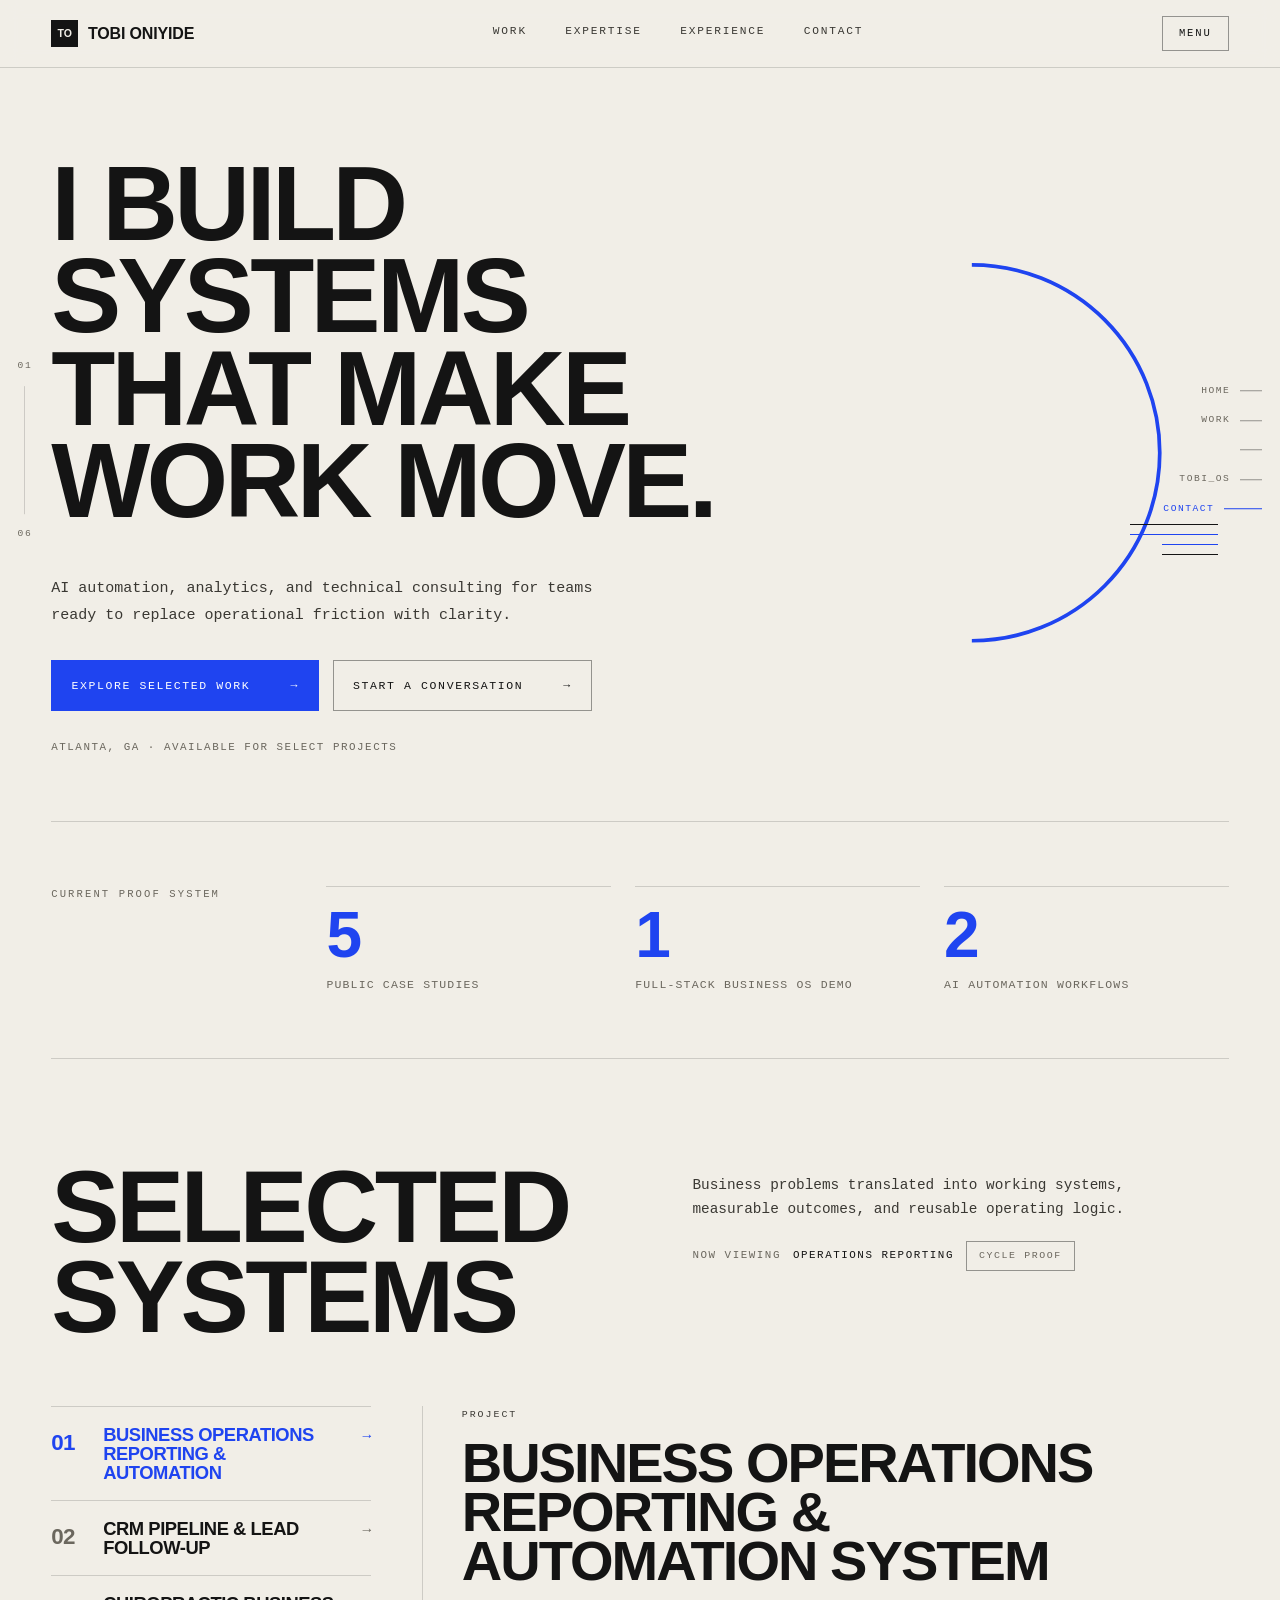
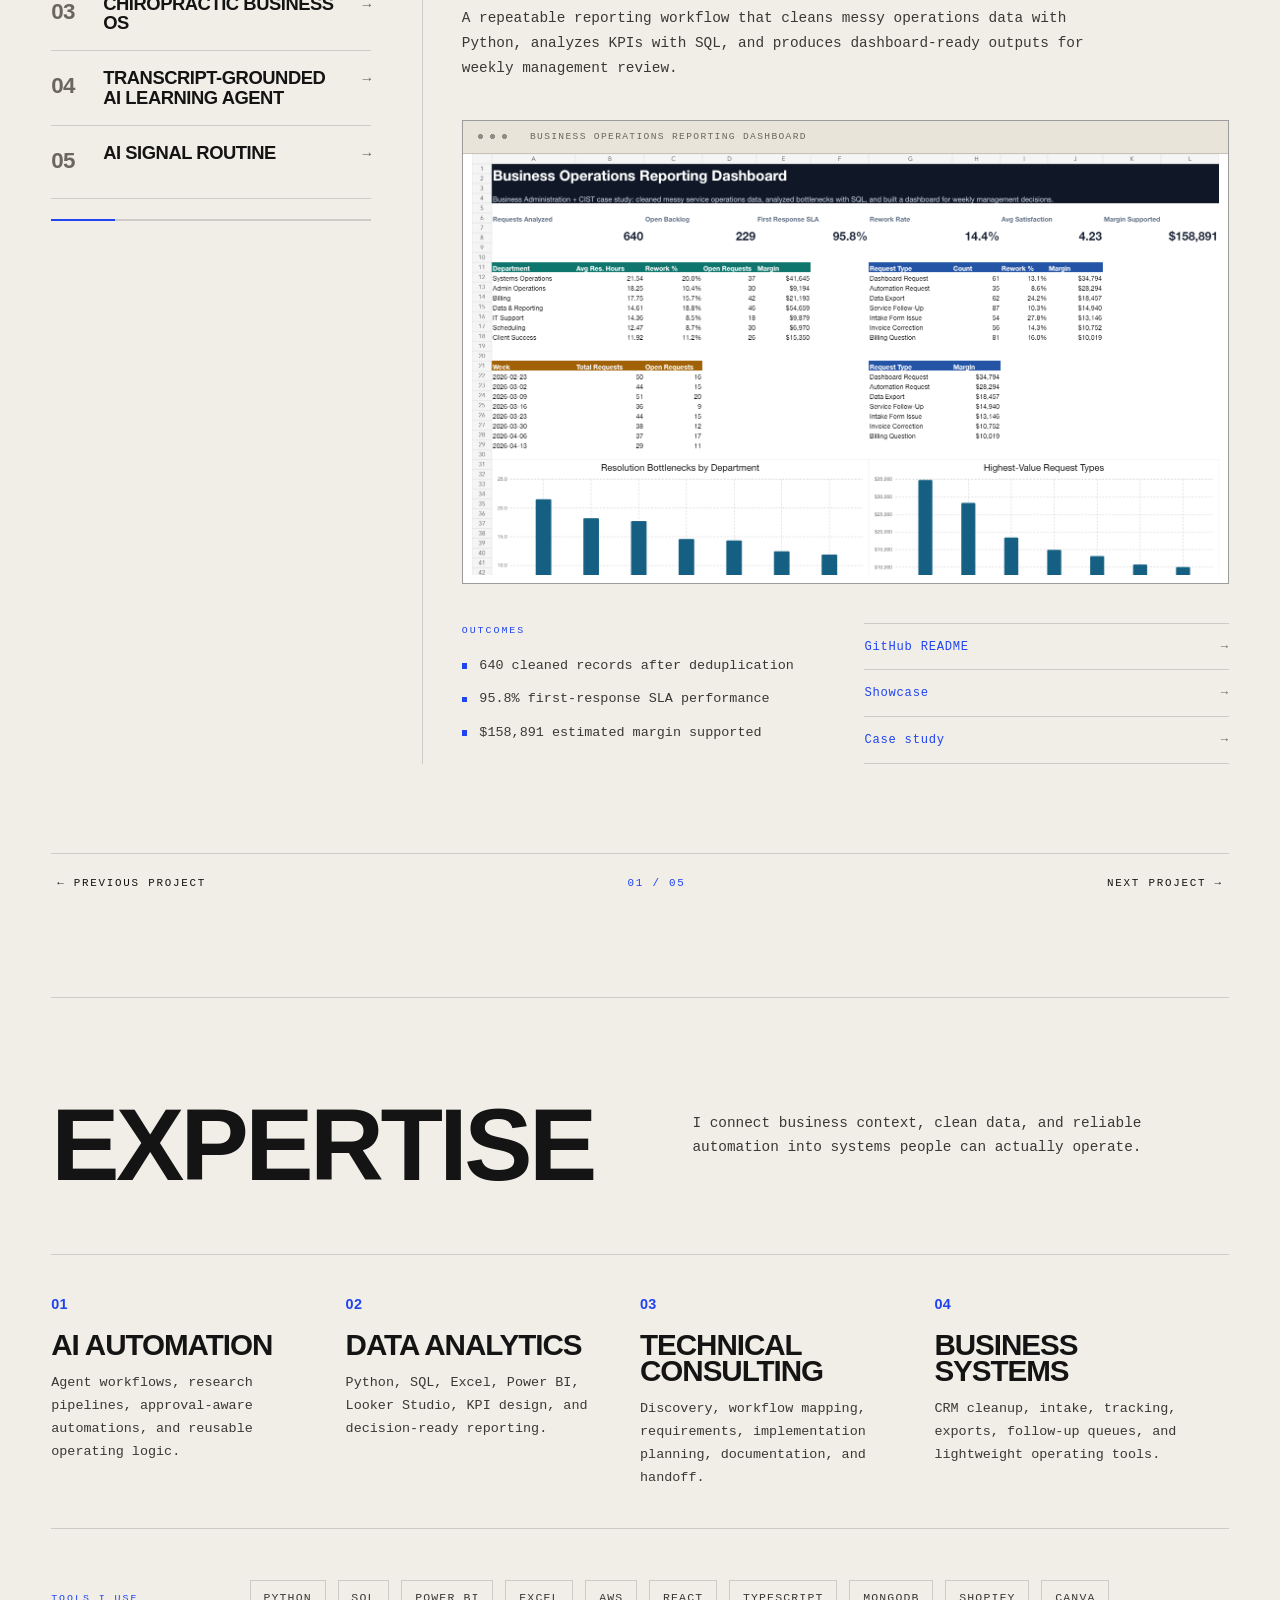
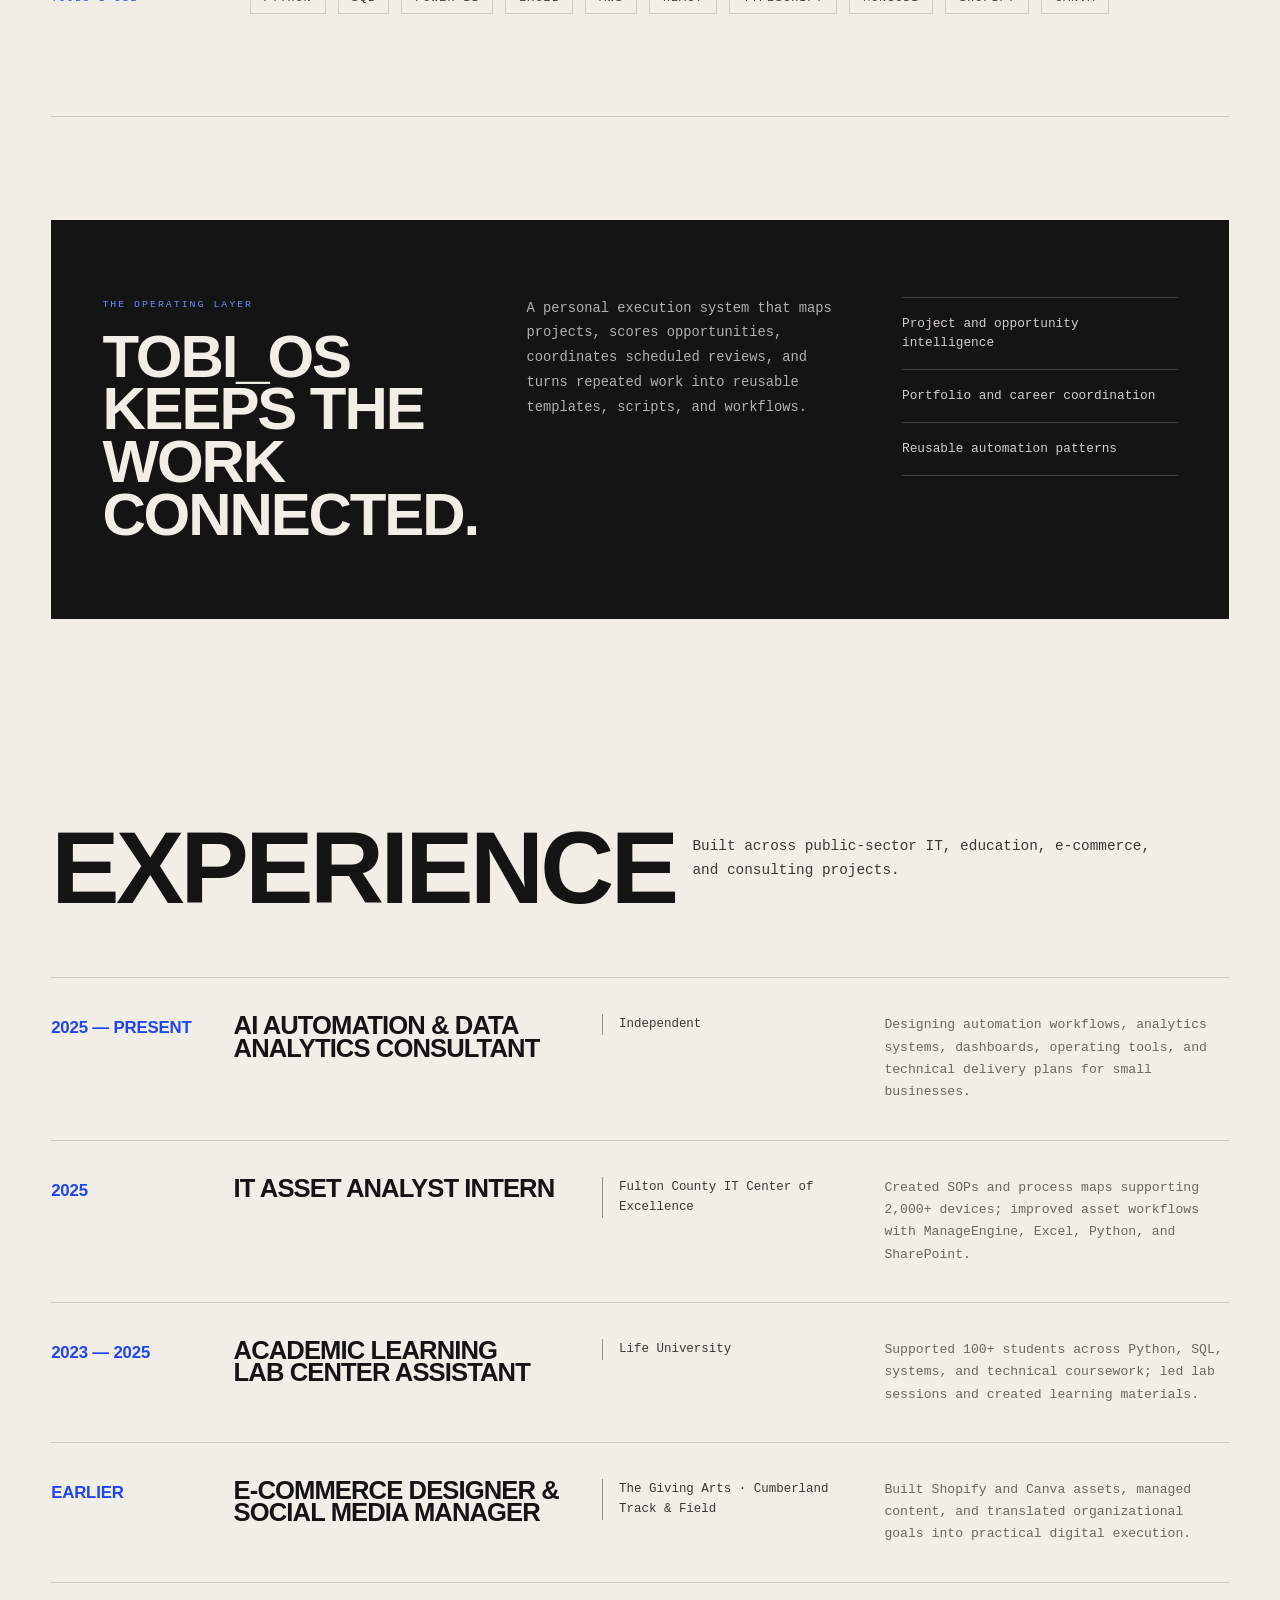
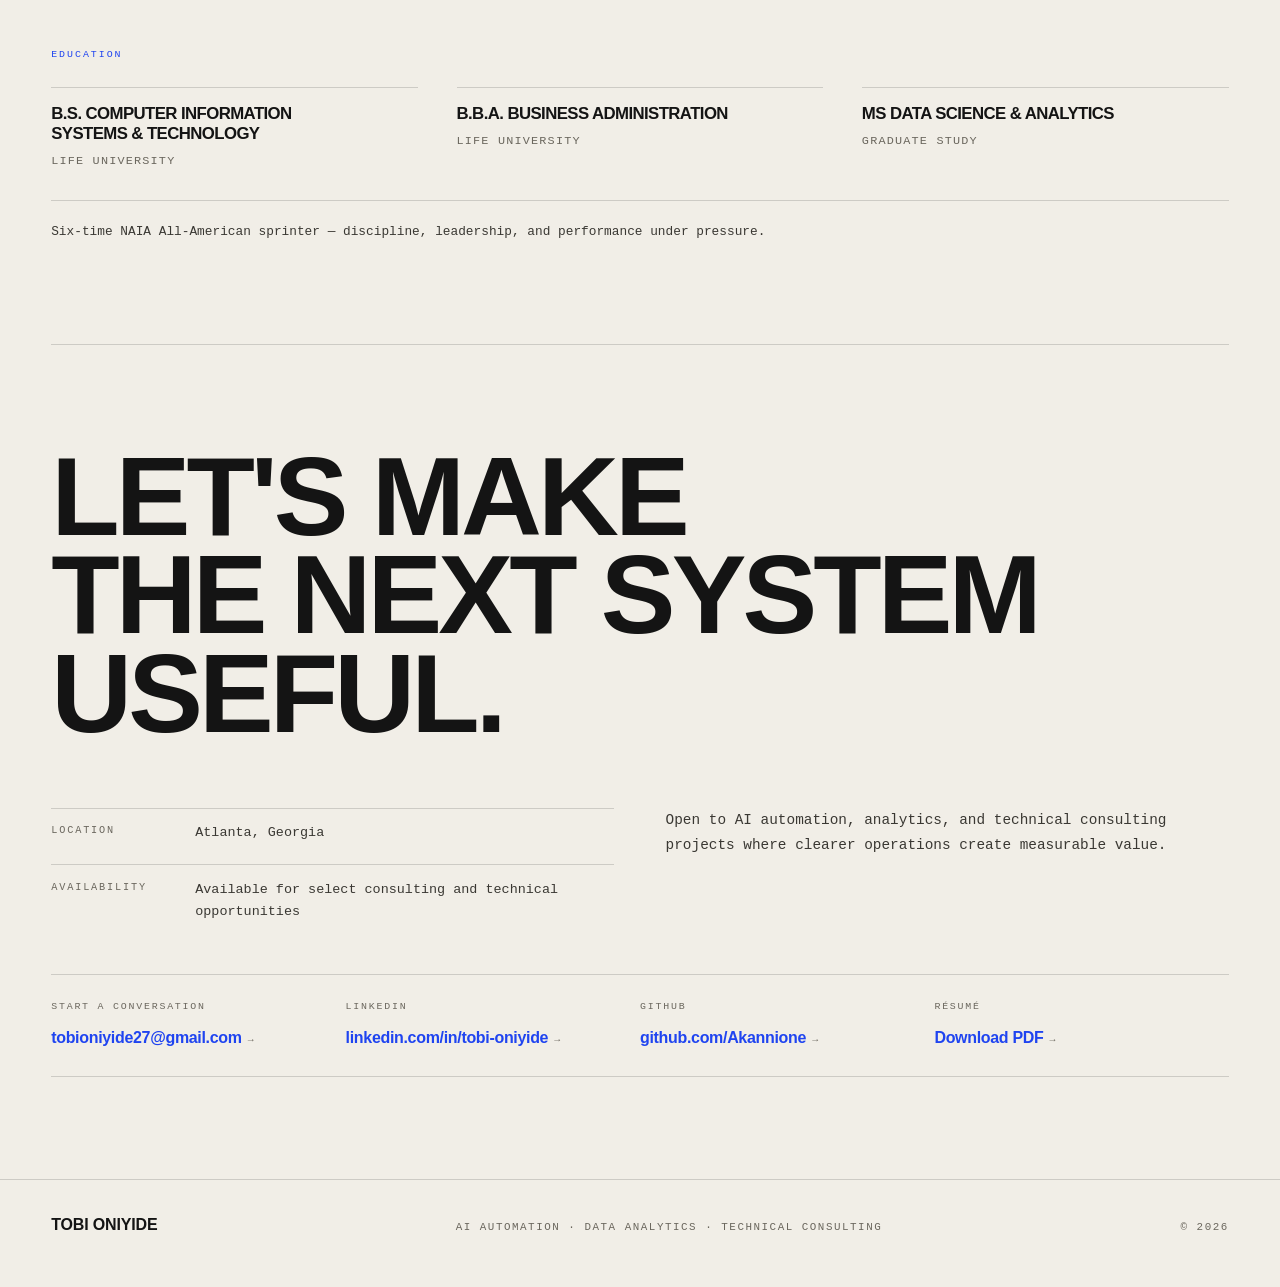
==== commit 4e874499: "Add public contact email Replace the LinkedIn fallback behind "Start a conversation" with a direct m" ====
--- a/index.html
+++ b/index.html
@@ -341,7 +341,8 @@
         </div>
 
         <div class="contact-grid">
-          <a href="https://www.linkedin.com/in/tobi-oniyide/"><span>Start a conversation</span><strong>LinkedIn message <span aria-hidden="true">&#8594;</span></strong></a>
+          <a href="mailto:tobioniyide27@gmail.com"><span>Start a conversation</span><strong>tobioniyide27@gmail.com <span aria-hidden="true">&#8594;</span></strong></a>
+          <a href="https://www.linkedin.com/in/tobi-oniyide/"><span>LinkedIn</span><strong>linkedin.com/in/tobi-oniyide <span aria-hidden="true">&#8594;</span></strong></a>
           <a href="https://github.com/Akannione"><span>GitHub</span><strong>github.com/Akannione <span aria-hidden="true">&#8594;</span></strong></a>
           <a href="assets/docs/tobi_oniyide_master_resume.pdf"><span>Résumé</span><strong>Download PDF <span aria-hidden="true">&#8594;</span></strong></a>
         </div>
@@ -366,6 +367,7 @@
           <button type="button" data-command="system">Open TOBI_OS section</button>
           <button type="button" data-command="resume">Open résumé</button>
           <button type="button" data-command="github">Open GitHub</button>
+          <button type="button" data-command="email">Email Tobi</button>
           <button type="button" data-command="contact">Go to contact</button>
         </div>
       </div>
--- a/styles.css
+++ b/styles.css
@@ -1044,13 +1044,15 @@
   color: var(--muted);
 }
 
+/* Values here are addresses and URLs, so they stay in their real case
+   rather than taking the uppercase treatment used elsewhere. */
 .contact-grid strong {
   font-family: var(--display);
   font-weight: 800;
-  font-size: 1.1rem;
+  font-size: 1rem;
   letter-spacing: -0.02em;
-  text-transform: uppercase;
-  color: var(--blue);
+  color: var(--blue);
+  overflow-wrap: anywhere;
 }
 
 /* ----------------------------------------------------------------- footer */
